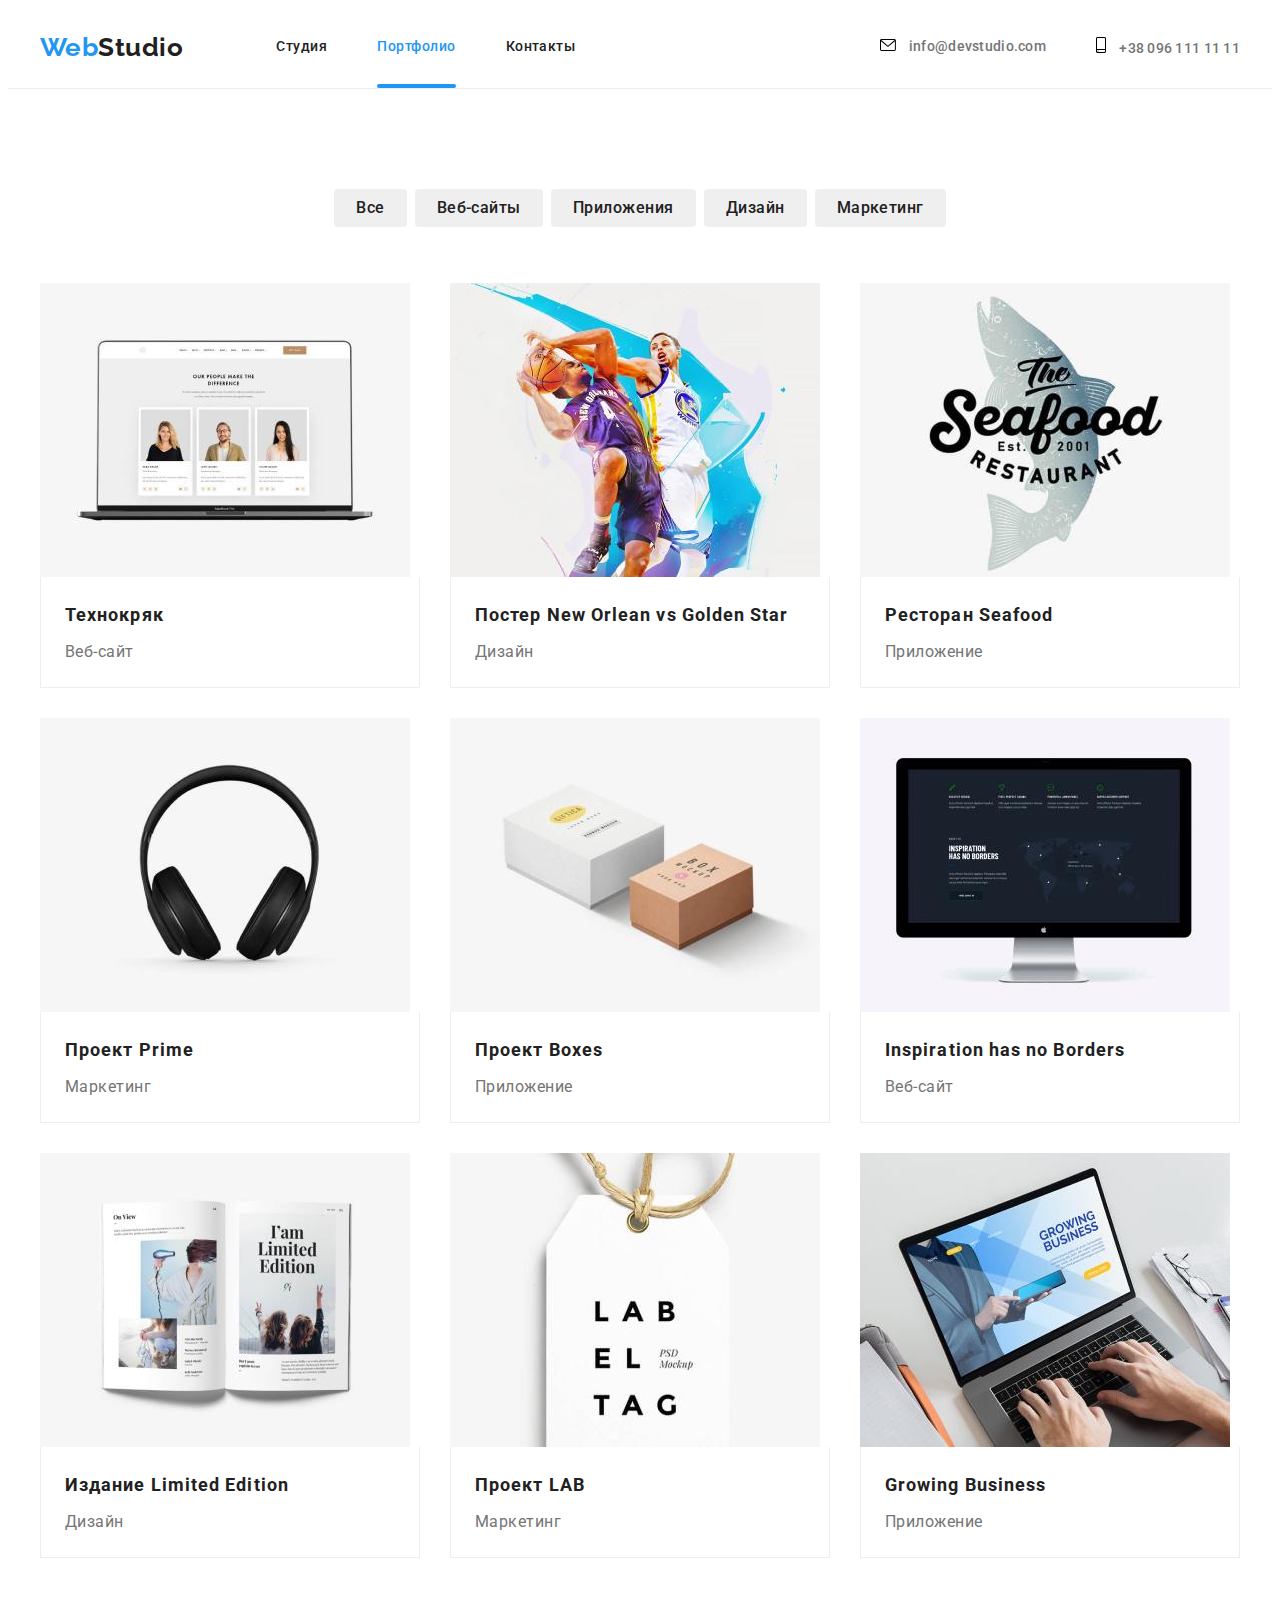
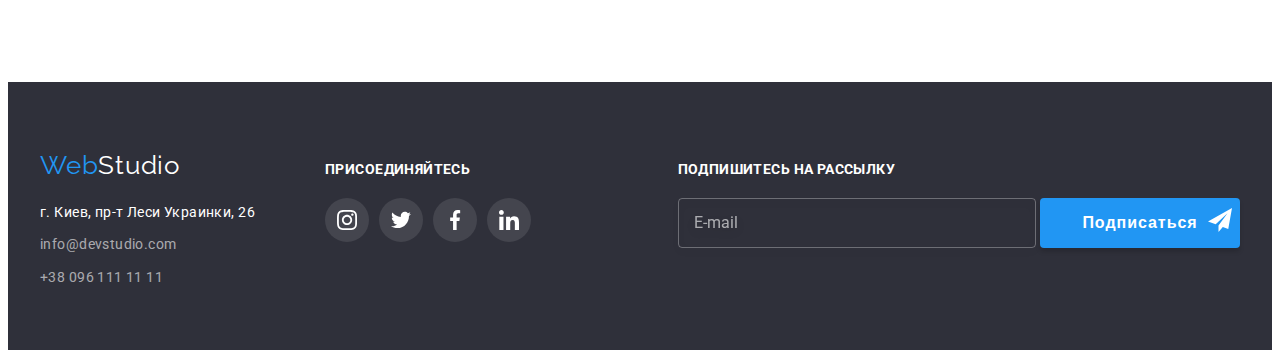
==== portfolio.html @ c161380d "скопированна предыдущая работа" ====
<!DOCTYPE html>
<html lang="ru">
<head>
    <meta charset="UTF-8">
    <meta http-equiv="X-UA-Compatible" content="IE=edge">
    <meta name="viewport" content="width=device-width, initial-scale=1.0">
    <title>WebStudio</title>
    <link 
      rel="preconnect" 
      href="https://fonts.gstatic.com">
    
    <link rel="preconnect" href="https://fonts.googleapis.com">
<link rel="preconnect" href="https://fonts.gstatic.com" crossorigin>
<link 
    href="https://fonts.googleapis.com/css2?family=Raleway:wght@700&family=Roboto:wght@400;500;700;900&display=swap"
    rel="stylesheet">
     <link
            rel="stylesheet"
            href="https://cdnjs.cloudflare.com/ajax/libs/modern-normalize/1.1.0/modern-normalize.min.css"
            integrity="sha512-wpPYUAdjBVSE4KJnH1VR1HeZfpl1ub8YT/NKx4PuQ5NmX2tKuGu6U/JRp5y+Y8XG2tV+wKQpNHVUX03MfMFn9Q=="
            crossorigin="anonymous"
            referrerpolicy="no-referrer"
        />
    
    <link rel="stylesheet" href="./css/main.min.css">
</head>
<body>
   <!--HEADER-->
   <header class="header-section portfolio-line">
    <div class="container header-container">
      <nav class="header-nav">
        <a class="logo" href=""><span class="logo-web">Web</span>Studio</a> 
        <ul class="header-list list">
            <li class="header-list__item"><a class="header-list__link" href="./index.html">Студия</a></li>
            <li class="header-list__item"><a class="header-list__link current" href="./portfolio.html">Портфолио</a></li>
            <li class="header-list__item"><a class="header-list__link" href="">Контакты</a></li>
        </ul>
      </nav>
        <ul class="contact-list list">
            <li class="contact-list__item">
                 <a href="mailto:info@devstudio.com" class="meil header-contact">
                    <svg class="meil-icon" width="16" height="12">
                                <use href="./images/sprite.svg#icon-envelope"></use>
                    </svg>
                    info@devstudio.com</a>
            </li>
            <li class="contact-list__item">
                <a href="tel:+380961111111" class="header-contact">
                    <svg class="tel-icon" width="10" height="16">
                                <use href="./images/sprite.svg#icon-smartphone"></use>
                    </svg>
                    +38 096 111 11 11</a>
            </li>
        </ul>
     
    </div>  
</header>    
<!--HEADER END-->
    <!---->
    <main>
        
        <!--PROJECT-->
        <section class="project section">
            <div class="container">
            <h1 class="project-title" hidden>Наши проекты</h1>
            <ul class="project-btn__list list">
                <li class="project-btn__item"> <button type="button" class="project-btn">Все</button>  </li>
                <li class="project-btn__item"> <button type="button" class="project-btn">Веб-сайты</button> </li>
                <li class="project-btn__item"> <button type="button" class="project-btn">Приложения</button> </li>
                <li class="project-btn__item"> <button type="button" class="project-btn">Дизайн</button> </li>
                <li class="project-btn__item"> <button type="button" class="project-btn">Маркетинг</button> </li>
            </ul>
            <ul class="project-img__list list">
                <li class="project-img__item">
                    <div class="project-top-wrapper"> 
                    <img src="./images/portfolio 1.jpg" alt="Веб-сайт Технокряк" width="370">
                    <p class="project-top-text">Технокряк это современная площадка распространения коронавируса. Компании используют эту платформу для цифрового шпионажа и атак на защищённые сервера конкурентов.</p>
                    </div>
                    <div class="subtitle">
                    <h2 class="project-img__title">Технокряк</h2>
                    <p class="project-img__text">Веб-сайт</p>
                </div>
                </li>
                <li class="project-img__item">
                    <div class="project-top-wrapper"> 
                    <img src="./images/portfolio 2.jpg" alt="Постер New Orlean vs Golden Star" width="370">
                    <p class="project-top-text">Lorem ipsum, dolor sit amet consectetur adipisicing elit. Aperiam deserunt mollitia ipsam natus necessitatibus
                                        veritatis eaque culpa, omnis delectus accusantium?</p>
                    </div>
                    <div class="subtitle">
                    <h2 class="project-img__title">Постер New Orlean vs Golden Star</h2>
                    <p class="project-img__text">Дизайн</p>
                </div>
                </li>
                <li class="project-img__item">
                    <div class="project-top-wrapper"> 
                    <img src="./images/portfolio 3.jpg" alt="Приложение для Ресторан Seafood" width="370">
                    <p class="project-top-text">Lorem ipsum, dolor sit amet consectetur adipisicing elit. Aperiam deserunt mollitia ipsam natus necessitatibus
                                        veritatis eaque culpa, omnis delectus accusantium?</p>
                    </div>
                    <div class="subtitle">
                    <h2 class="project-img__title">Ресторан Seafood</h2>
                    <p class="project-img__text">Приложение</p>
                </div>
                </li>
                <li class="project-img__item">
                    <div class="project-top-wrapper"> 
                    <img src="./images/portfolio 4.jpg" alt="Проект Prime" width="370">
                    <p class="project-top-text">Lorem ipsum, dolor sit amet consectetur adipisicing elit. Aperiam deserunt mollitia ipsam natus necessitatibus
                                        veritatis eaque culpa, omnis delectus accusantium?</p>
                    </div>
                    <div class="subtitle">
                    <h2 class="project-img__title">Проект Prime</h2>
                    <p class="project-img__text">Маркетинг</p>
                </div>
                </li>
                <li class="project-img__item">
                    <div class="project-top-wrapper"> 
                    <img src="./images/portfolio 5.jpg" alt="Проект Boxes" width="370">
                    <p class="project-top-text">Lorem ipsum, dolor sit amet consectetur adipisicing elit. Aperiam deserunt mollitia ipsam natus necessitatibus
                                        veritatis eaque culpa, omnis delectus accusantium?</p>
                    </div>
                    <div class="subtitle">
                    <h2 class="project-img__title">Проект Boxes</h2>
                    <p class="project-img__text">Приложение</p>
                </div>
                </li>
                <li class="project-img__item">
                    <div class="project-top-wrapper"> 
                    <img src="./images/portfolio 6.jpg" alt="Веб-сайт Inspiration has no Borders" width="370">
                    <p class="project-top-text">Lorem ipsum, dolor sit amet consectetur adipisicing elit. Aperiam deserunt mollitia ipsam natus necessitatibus
                                        veritatis eaque culpa, omnis delectus accusantium?</p>
                    </div>
                    <div class="subtitle">
                    <h2 class="project-img__title" lang="en">Inspiration has no Borders</h2>
                    <p class="project-img__text">Веб-сайт</p>
                </div>
                </li>
                <li class="project-img__item">
                    <div class="project-top-wrapper"> 
                    <img src="./images/portfolio 7.jpg" alt="Издание Limited Edition" width="370">
                    <p class="project-top-text">Lorem ipsum, dolor sit amet consectetur adipisicing elit. Aperiam deserunt mollitia ipsam natus necessitatibus
                                        veritatis eaque culpa, omnis delectus accusantium?</p>
                    </div>
                    <div class="subtitle">
                    <h2 class="project-img__title">Издание Limited Edition</h2>
                    <p class="project-img__text">Дизайн</p>
                </div>
                </li>
                <li class="project-img__item">
                    <div class="project-top-wrapper"> 
                    <img src="./images/portfolio 8.jpg" alt="Проект LAB" width="370">
                    <p class="project-top-text">Lorem ipsum, dolor sit amet consectetur adipisicing elit. Aperiam deserunt mollitia ipsam natus necessitatibus
                                        veritatis eaque culpa, omnis delectus accusantium?</p>
                    </div>
                    <div class="subtitle">
                    <h2 class="project-img__title">Проект LAB</h2>
                    <p class="project-img__text">Маркетинг</p>
               
                </li>
                <li class="project-img__item">
                    <div class="project-top-wrapper"> 
                    <img src="./images/portfolio 9.jpg" alt="Приложение Growing Business" width="370">
                    <p class="project-top-text">Lorem ipsum, dolor sit amet consectetur adipisicing elit. Aperiam deserunt mollitia ipsam natus necessitatibus
                                        veritatis eaque culpa, omnis delectus accusantium?</p>
                    </div>
                    <div class="subtitle">
                    <h2 class="project-img__title" lang="en">Growing Business</h2>
                    <p class="project-img__text">Приложение</p>
                </div>
                </li>
            </ul>
            </div>
        </section>
        <!--PROJECT-->
        
    </main> 
    <!--footer-->
    <footer class="footer">
        <div class="container footer-conteiner">
         <div class="part-adress">
         <a class="footer-logo" href=""><span class="footer-logo-web">Web</span>Studio</a>
         <address class="adres">
             <p class="adres-adres">г. Киев, пр-т Леси Украинки, 26</p>
             <ul class="adres-list list">
                 <li class="adres-list__item">
                     <a class="adres-list__contact" href="mailto:info@devstudio.com">info@devstudio.com</a>
                 </li>
                 <li class="adres-list__item">
                     <a class="adres-list__contact" href="tel:+380961111111">+38 096 111 11 11</a>
                 </li>
             </ul>
         </address>
         </div>
         <div class="part-social">
             <p class="footer-text">присоединяйтесь</p>
             <ul class="footer-social__list list">
                         <li class="footer-social__item">
                             <a href="" class="footer-social__link link">
                                 <svg class="footer-social__icon" width="20" height="20">
                                     <use href="./images/sprite.svg#icon-instagram"
                                 </svg>
                             </a>
                         </li>
                         <li class="footer-social__item">
                             <a href="" class="footer-social__link link">
                                  <svg class="footer-social__icon" width="20" height="20">
                                     <use href="./images/sprite.svg#icon-twitter"
                                 </svg>
                             </a>
                         </li>
                         <li class="footer-social__item">
                             <a href="" class="footer-social__link link">
                                 <svg class="footer-social__icon" width="20" height="20">
                                     <use href="./images/sprite.svg#icon-facebook"
                                 </svg>
                             </a>
                         </li>
                         <li class="footer-social__item">
                             <a href="" class="footer-social__link link">
                                 <svg class="footer-social__icon" width="20" height="20">
                                     <use href="./images/sprite.svg#icon-linkedin"
                                 </svg>
                             </a>
                         </li>  
             </ul>
         </div>
         <div class="footer-email">
             <p class="footer-text">Подпишитесь на рассылку</p>
             <form action="#" class="email-form">
                 <input type="email" name="email" placeholder="E-mail" class="email-input"/>
                 <button type="submit" class="btn-email">Подписаться
                     <svg class="email-icon" width="24" height="24">
                         <use href="./images/sprite.svg#icon-send">
                         </use>
                     </svg>
                 </button>
             </form>
         </div>
     </div>
     </footer>
</body>
</html>
---- css/main.min.css ----
:root{--primary-text-color: #212121;--secondary-text-color: #757575;--accent-color: #2196f3;--primary-bg-color: #e5e5e5;--secondary-bg-color: #2f303a;--grey-bg-color: #f5f4fa;--color-title: #ffffff;--color-btn: #2196f3}p,h1,h2,h3,h4,h5,h6{margin:0;padding:0}ul{margin:0;padding-left:0}img{display:block}body{color:var(--secondary-text-color);font-family:Roboto, sans-serif;font-size:16px;line-height:1.19;letter-spacing:0.03em;font-family:'Roboto', sans-serif}.list{list-style:none;margin:0;padding:0}.link{text-decoration:none}.container{width:1200px;margin:0 auto;padding-left:15px;padding-right:15px}.section{padding-top:94px;padding-bottom:94px}.visually-hidden{position:absolute;width:1px;height:1px;margin:-1px;border:0;padding:0;white-space:nowrap;clip-path:inset(100%);clip:rect(0 0 0 0);overflow:hidden}.header{padding-top:32px;padding-bottom:32px}.header-container{display:flex;align-items:center;padding-top:24px;padding-bottom:25px}.header-nav{display:flex;align-items:center}.header-list{display:flex;align-items:center;margin-left:93px}.header-list .header-list__item:not(:last-child){margin-right:50px}.contact-list{display:flex;margin-left:auto;align-items:center}.logo{font-weight:700;font-size:26px;line-height:1.19;color:var(--primary-text-color);text-decoration:none;font-family:'Raleway', sans-serif}.logo-web{color:var(--accent-color)}.header-list,.header-list__link{font-weight:500;font-size:14px;line-height:1.14;text-decoration:none;color:var(--primary-text-color);font-family:'Roboto', sans-serif;position:relative;transition:color 250ms cubic-bezier(0.4, 0, 0.2, 1)}.header-list__link:hover,.header-list__link:focus{color:var(--accent-color)}.header-list__link.current{color:var(--accent-color)}.header-contact{font-weight:500;font-size:14px;line-height:1.14;letter-spacing:0.02em;text-decoration:none;color:var(--secondary-text-color);font-family:'Roboto', sans-serif;transition:color 250ms cubic-bezier(0.4, 0, 0.2, 1)}.header-contact:hover,.header-contact:focus{color:var(--accent-color)}.contact-list__item{display:flex;align-items:center}.contact-list__item:not(:last-child){margin-right:50px}.meil-icon{width:16px;height:12px;margin-right:10px;fill:#000;transition:fill 250ms cubic-bezier(0.4, 0, 0.2, 1)}.header-contact:hover .meil-icon,.header-contact:focus .meil-icon{fill:var(--accent-color)}.tel-icon{width:10px;height:16px;margin-right:10px;fill:#000;transition:fill 250ms cubic-bezier(0.4, 0, 0.2, 1)}.header-contact:hover .tel-icon,.header-contact:focus .tel-icon{fill:var(--accent-color)}.current::after{content:'';position:absolute;width:100%;height:4px;border-radius:2px;background-color:var(--accent-color);display:block;bottom:-34px}.hero{display:block;background-image:linear-gradient(to right, rgba(47,48,58,0.4), rgba(47,48,58,0.4)),url("../images/bg-img.jpg");background-repeat:no-repeat;background-position:center;background-size:cover;padding-top:200px;padding-bottom:200px;text-align:center}.hero-title{display:block;width:696px;font-weight:900;font-size:44px;line-height:1.36;letter-spacing:0.06em;text-transform:uppercase;color:var(--color-title);margin:0 auto;margin-bottom:30px}.hero-btn{background-color:var(--color-btn);color:var(--color-title);font-weight:700;font-size:16px;line-height:1.87;width:200px;height:50px;letter-spacing:0.06em;text-align:center;display:flex;align-items:center;box-shadow:0px 4px 4px rgba(0,0,0,0.15);border-radius:4px;justify-content:center;margin:0 auto}.features{width:1170;padding-bottom:47px}.feature__title{font-weight:700;font-size:14px;line-height:1.14;letter-spacing:0.03em;text-transform:uppercase;color:var(--primary-text-color);margin-bottom:10px}.feature__text{font-size:14px;line-height:1.71;letter-spacing:0.03em;color:var(--secondary-text-color)}.feature__list{display:flex;margin-left:-30px}.feature__item{flex-basis:calc(100% / 4 - 30px);margin-left:30px;display:block}.feature__iconbg{width:270px;height:120px;background-color:var(--grey-bg-color);margin-bottom:30px;border-radius:4px;display:flex;align-items:center;justify-content:center}.work{padding-top:47px}.work__title{color:var(--primary-text-color);font-weight:700;font-size:36px;line-height:1.16;text-align:center;letter-spacing:0.03em;margin:0 auto;margin-bottom:50px}.work__list{display:flex;margin-left:-30px}.work__item{flex-basis:calc(100% / 3 - 30px);margin-left:30px;position:relative}.work__subtitle{position:absolute;left:0;bottom:0;text-transform:uppercase;font-weight:700;font-size:14px;line-height:1.14;text-align:center;letter-spacing:0.03em;color:#ffffff;display:flex;width:370px;height:70px;background-color:rgba(47,48,58,0.8);align-items:center;justify-content:center}.team{background-color:var(--grey-bg-color)}.team__title{font-weight:700;font-size:36px;line-height:1.16;letter-spacing:0.03em;color:var(--primary-text-color);text-align:center;margin:0 auto;margin-bottom:50px}.team-list__title{display:flex;font-weight:500;font-size:16px;line-height:1.19;letter-spacing:0.03em;text-align:center;justify-content:center;color:var(--primary-text-color);margin-top:30px;margin-bottom:10px}.team-list__pro{display:flex;font-size:16px;line-height:1.19;letter-spacing:0.03em;text-align:center;color:var(--secondary-text-color);justify-content:center;padding-bottom:16px}.team-list{display:flex;margin-left:-30px}.team-list__item{flex-basis:calc(100% / 4 - 30px);margin-left:30px;box-shadow:0px 1px 3px rgba(0,0,0,0.12),0px 1px 1px rgba(0,0,0,0.14),0px 2px 1px rgba(0,0,0,0.2);border-radius:0px 0px 4px 4px;border-bottom:var(--grey-bg-color);background-color:#ffffff}.social-list__item{width:44px;height:44px;margin-bottom:30px}.social-list__item+.social-list__item{margin-left:10px}.social-list__link{width:100%;height:100%;display:block;border-radius:50%;display:flex;align-items:center;justify-content:center;transition:background-color 250ms cubic-bezier(0.4, 0, 0.2, 1)}.social-list__link:hover,.social-list__link:focus{background-color:var(--color-btn)}.social-list{display:flex;justify-content:center}.social-list__icon{width:20px;height:20px;fill:#afb1b8;transition:fill 250ms cubic-bezier(0.4, 0, 0.2, 1)}.social-list__link:hover .social-list__icon,.social-list__link:focus .social-list__icon{fill:#ffffff}.client__title{font-weight:700;font-size:36px;line-height:1.16;letter-spacing:0.03em;color:var(--primary-text-color);text-align:center;margin:0 auto;margin-bottom:50px}.client__list{display:flex;justify-content:center}.client__link{display:flex;width:170px;height:92px;border:1px solid #afb1b8;box-sizing:border-box;border-radius:4px;align-items:center;justify-content:center;transition:border 250ms cubic-bezier(0.4, 0, 0.2, 1)}.client__link:hover,.client__link:focus{border:1px solid var(--accent-color)}.client__item+.client__item{margin-left:30px}.client__icon{width:106px;height:60px;fill:#afb1b8;transition:fill 250ms cubic-bezier(0.4, 0, 0.2, 1)}.client__link:hover .client__icon,.client__link:focus .client__icon{fill:var(--color-btn)}.footer{background-color:var(--secondary-bg-color);padding-top:60px;padding-bottom:60px;display:block}.footer-conteiner{display:flex;align-items:baseline}.footer-logo{display:flex;font-weight:400;font-size:26px;line-height:1.19;letter-spacing:0.03em;color:var(--color-title);text-decoration:none;font-family:'Raleway', sans-serif;margin-bottom:20px}.part-adress{display:block;margin-right:70px;margin-left:0}.part-social{display:block}.footer-logo-web{color:var(--accent-color)}.adres{font-style:normal}.adres-list__item,.adres-list__contact{font-size:14px;line-height:1.71;letter-spacing:0.03em;color:rgba(255,255,255,0.6);text-decoration:none;font-family:'Roboto', sans-serif}.adres-adres{font-size:14px;line-height:1.71;letter-spacing:0.03em;color:var(--color-title);font-family:'Roboto', sans-serif}.adres-list__item{margin-top:9px}.footer-text{text-transform:uppercase;font-style:normal;font-weight:700;font-size:14px;line-height:1.14;letter-spacing:0.03em;margin-bottom:20px;color:var(--color-title);margin-top:20px}.footer-social__item{width:44px;height:44px;margin-bottom:30px}.footer-social__item+.footer-social__item{margin-left:10px}.footer-social__link{width:100%;height:100%;display:block;border-radius:50%;display:flex;align-items:center;justify-content:center;background:rgba(255,255,255,0.1);transition:background-color 250ms cubic-bezier(0.4, 0, 0.2, 1)}.footer-social__link:hover,.footer-social__link:focus{background-color:var(--color-btn)}.footer-social__list{display:flex;justify-content:center}.footer-social__icon{width:20px;height:20px;fill:#ffffff}.footer-email{margin-left:auto}.btn-email{background-color:var(--color-btn);color:var(--color-title);cursor:pointer;font-weight:700;font-size:16px;line-height:1.87;min-width:200px;height:50px;display:inline-block;letter-spacing:0.06em;text-align:center;box-shadow:0px 4px 4px rgba(0,0,0,0.15);border-radius:4px;border:transparent;align-items:center;padding:10px 29px;position:relative}.email-input{width:358px;height:50px;background-color:transparent;border:1px solid rgba(255,255,255,0.3);box-sizing:border-box;filter:drop-shadow(0px 4px 4px rgba(0,0,0,0.15));border-radius:4px;padding:15px;color:var(--color-title)}.email-input::placeholder{font-family:Roboto;font-style:normal;font-weight:normal;font-size:16px;line-height:1,25;color:rgba(255,255,255,0.6)}.email-icon{fill:#ffffff;width:24px;height:24px;position:absolute;margin-left:10px}.portfolio-line{border-bottom:1px solid #ececec}.project-btn__list{display:flex;justify-content:center;margin-bottom:50px}.project-btn__item{padding-top:6px;padding-bottom:6px}.project-btn__item:not(:last-child){margin-right:8px}.project-btn{font-weight:500;font-size:16px;line-height:1.62;letter-spacing:0.03em;color:var(--primary-text-color);cursor:pointer;border:none;font-family:inherit;border-radius:4px;padding-top:6px;padding-bottom:6px;padding-left:22px;padding-right:22px;transition:background-color 250ms cubic-bezier(0.4, 0, 0.2, 1),box-shadow 250ms cubic-bezier(0.4, 0, 0.2, 1)}.project-btn:hover,.project-btn:focus{color:var(--color-title);background-color:var(--accent-color);box-shadow:0px 3px 1px rgba(0,0,0,0.1),0px 1px 2px rgba(0,0,0,0.08),0px 2px 2px rgba(0,0,0,0.12)}.project-img__list{display:flex;flex-wrap:wrap;margin-left:-30px}.project-top-wrapper{position:relative;overflow:hidden;display:block}.project-top-text{font-size:18px;line-height:1.56;color:var(--color-title);background-color:var(--accent-color);position:absolute;top:0;left:0;height:100%;display:flex;align-items:center;justify-content:center;padding-left:24px;padding-right:24px;transform:translateY(100%);transition:transform 250ms cubic-bezier(0.4, 0, 0.2, 1)}.project-img__item:hover .project-top-text{transform:translateY(0)}.project-img__title{font-weight:700;font-size:18px;line-height:2;letter-spacing:0.06em;color:var(--primary-text-color);font-family:'Roboto', sans-serif;margin-bottom:4px}.project-img__text{font-size:16px;line-height:1.87;letter-spacing:0.03em;color:var(--secondary-text-color);font-family:'Roboto', sans-serif}.project-img__item{display:block;flex-basis:calc((100% - 90px) / 3);margin-left:30px;margin-bottom:30px}.project-img__item:hover,.project-img__item:focus{cursor:pointer;box-shadow:0px 1px 1px rgba(0,0,0,0.12),0px 4px 4px rgba(0,0,0,0.06),1px 4px 6px rgba(0,0,0,0.16)}.subtitle{padding-top:20px;padding-bottom:20px;padding-left:24px;padding-right:24px;background:#ffffff;border-bottom:1px solid #eeeeee;border-left:1px solid #eeeeee;border-right:1px solid #eeeeee}.backdrop{position:fixed;width:100vw;height:100vh;top:0;background-color:rgba(0,0,0,0.2);display:flex;align-items:center;justify-content:center;transition:opacity 250ms cubic-bezier(0.4, 0, 0.2, 1),visibility 250ms cubic-bezier(0.4, 0, 0.2, 1)}.backdrop.is-hidden{opacity:0;visibility:hidden;pointer-events:0}.backdrop.is-hidden .modal{transform:scale(1.5) rotate(360deg)}.modal{width:528px;min-height:581px;background-color:#ffffff;box-shadow:0px 1px 3px rgba(0,0,0,0.12),0px 1px 1px rgba(0,0,0,0.14),0px 2px 1px rgba(0,0,0,0.2);border-radius:4px;position:relative;transform:scale(1) rotate(0);transition:transform 250ms cubic-bezier(0.4, 0, 0.2, 1);padding:40px}.modal-title{font-family:Roboto;font-style:normal;font-weight:bold;font-size:20px;line-height:1.15;text-align:center;letter-spacing:0.03em;color:#212121;margin-bottom:12px}.modal-input{width:100%;height:40px;border:1px solid rgba(33,33,33,0.2);border-radius:4px;padding-left:40px;padding-right:20px;outline:none}.modal-input:focus{border-color:var(--accent-color);cursor:pointer}.modal-input:focus+.modal-icon{fill:var(--accent-color)}.input-label{font-family:Roboto;font-style:normal;font-weight:normal;font-size:12px;line-height:1.16;letter-spacing:0.01em;color:#757575;display:block}.modal-field{margin-bottom:15px}.input-wrapper{display:block;position:relative}.modal-icon{position:absolute;left:10px;top:50%;transform:translateY(-50%);fill:#212121}.modal-text-input{width:100%;height:120px;border:1px solid rgba(33,33,33,0.2);border-radius:4px;resize:none;outline:none;padding:10px}.modal-text-input:focus{border-color:var(--accent-color);cursor:pointer}.modal-text-input::placeholder{font-size:12px;line-height:1.16;letter-spacing:0.01em;color:rgba(117,117,117,0.5)}.close-btn{position:absolute;top:10px;right:10px;background-color:transparent;border-radius:50%;width:30px;height:30px;border:1px solid rgba(0,0,0,0.1);display:flex;align-items:center;justify-content:center;cursor:pointer}.close-btn:hover .close-btn-icon,.close-btn:focus .close-btn-icon{fill:var(--accent-color)}.close-btn-icon{width:11px;height:11px}.form-btn{width:200px;height:50px;background-color:var(--color-btn);color:var(--color-title);font-weight:500;font-size:16px;line-height:1.875;display:flex;align-items:center;text-align:center;letter-spacing:0.06em;justify-content:center;box-shadow:0px 4px 4px rgba(0,0,0,0.15);border-radius:4px;margin:0 auto;margin-top:30px;border:none}.chek-text{font-size:14px;line-height:1.7;letter-spacing:0.03em;color:#757575;display:flex;margin-top:20px;text-align:center}.chek-text span{width:15px;height:15px;border:2px solid #000;display:flex;border-radius:3px;margin-right:8px;justify-content:center;align-items:center}.chek-text-a{margin-left:5px;color:var(--accent-color)}.modal-checkbox:checked+.chek-text span{background-color:var(--accent-color);border:none}
/*# sourceMappingURL=main.min.css.map */
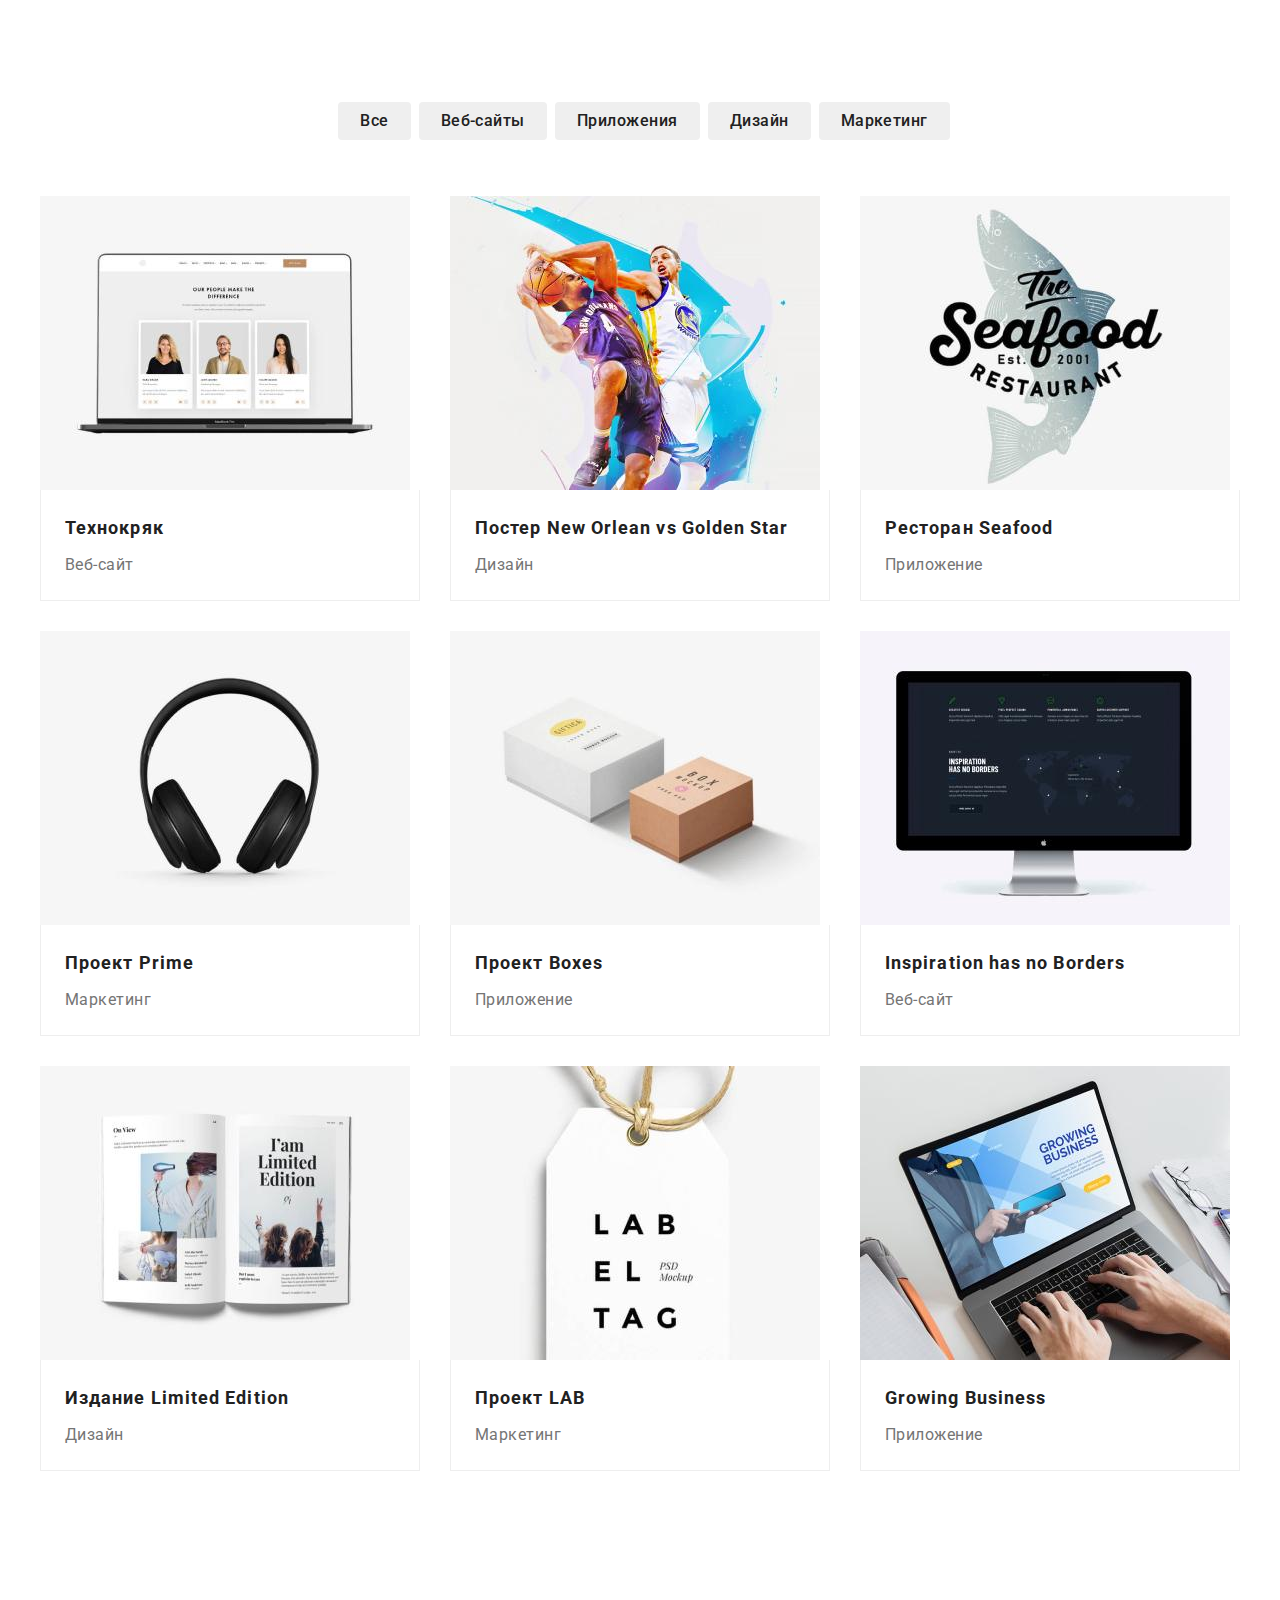
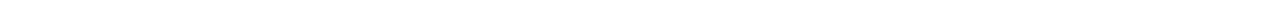
==== commit 1700b6a3: "адаптированы секции, кроме футера и хедера" ====
--- a/portfolio.html
+++ b/portfolio.html
@@ -26,7 +26,7 @@
 </head>
 <body>
    <!--HEADER-->
-   <header class="header-section portfolio-line">
+   <!--<header class="header-section portfolio-line">
     <div class="container header-container">
       <nav class="header-nav">
         <a class="logo" href=""><span class="logo-web">Web</span>Studio</a> 
@@ -54,7 +54,7 @@
         </ul>
      
     </div>  
-</header>    
+</header>-->
 <!--HEADER END-->
     <!---->
     <main>
@@ -176,7 +176,7 @@
         
     </main> 
     <!--footer-->
-    <footer class="footer">
+<!--<footer class="footer">
         <div class="container footer-conteiner">
          <div class="part-adress">
          <a class="footer-logo" href=""><span class="footer-logo-web">Web</span>Studio</a>
@@ -238,6 +238,6 @@
              </form>
          </div>
      </div>
-     </footer>
+     </footer>-->
 </body>
 </html>--- a/css/main.min.css
+++ b/css/main.min.css
@@ -1,2 +1,2 @@
-:root{--primary-text-color: #212121;--secondary-text-color: #757575;--accent-color: #2196f3;--primary-bg-color: #e5e5e5;--secondary-bg-color: #2f303a;--grey-bg-color: #f5f4fa;--color-title: #ffffff;--color-btn: #2196f3}p,h1,h2,h3,h4,h5,h6{margin:0;padding:0}ul{margin:0;padding-left:0}img{display:block}body{color:var(--secondary-text-color);font-family:Roboto, sans-serif;font-size:16px;line-height:1.19;letter-spacing:0.03em;font-family:'Roboto', sans-serif}.list{list-style:none;margin:0;padding:0}.link{text-decoration:none}.container{width:1200px;margin:0 auto;padding-left:15px;padding-right:15px}.section{padding-top:94px;padding-bottom:94px}.visually-hidden{position:absolute;width:1px;height:1px;margin:-1px;border:0;padding:0;white-space:nowrap;clip-path:inset(100%);clip:rect(0 0 0 0);overflow:hidden}.header{padding-top:32px;padding-bottom:32px}.header-container{display:flex;align-items:center;padding-top:24px;padding-bottom:25px}.header-nav{display:flex;align-items:center}.header-list{display:flex;align-items:center;margin-left:93px}.header-list .header-list__item:not(:last-child){margin-right:50px}.contact-list{display:flex;margin-left:auto;align-items:center}.logo{font-weight:700;font-size:26px;line-height:1.19;color:var(--primary-text-color);text-decoration:none;font-family:'Raleway', sans-serif}.logo-web{color:var(--accent-color)}.header-list,.header-list__link{font-weight:500;font-size:14px;line-height:1.14;text-decoration:none;color:var(--primary-text-color);font-family:'Roboto', sans-serif;position:relative;transition:color 250ms cubic-bezier(0.4, 0, 0.2, 1)}.header-list__link:hover,.header-list__link:focus{color:var(--accent-color)}.header-list__link.current{color:var(--accent-color)}.header-contact{font-weight:500;font-size:14px;line-height:1.14;letter-spacing:0.02em;text-decoration:none;color:var(--secondary-text-color);font-family:'Roboto', sans-serif;transition:color 250ms cubic-bezier(0.4, 0, 0.2, 1)}.header-contact:hover,.header-contact:focus{color:var(--accent-color)}.contact-list__item{display:flex;align-items:center}.contact-list__item:not(:last-child){margin-right:50px}.meil-icon{width:16px;height:12px;margin-right:10px;fill:#000;transition:fill 250ms cubic-bezier(0.4, 0, 0.2, 1)}.header-contact:hover .meil-icon,.header-contact:focus .meil-icon{fill:var(--accent-color)}.tel-icon{width:10px;height:16px;margin-right:10px;fill:#000;transition:fill 250ms cubic-bezier(0.4, 0, 0.2, 1)}.header-contact:hover .tel-icon,.header-contact:focus .tel-icon{fill:var(--accent-color)}.current::after{content:'';position:absolute;width:100%;height:4px;border-radius:2px;background-color:var(--accent-color);display:block;bottom:-34px}.hero{display:block;background-image:linear-gradient(to right, rgba(47,48,58,0.4), rgba(47,48,58,0.4)),url("../images/bg-img.jpg");background-repeat:no-repeat;background-position:center;background-size:cover;padding-top:200px;padding-bottom:200px;text-align:center}.hero-title{display:block;width:696px;font-weight:900;font-size:44px;line-height:1.36;letter-spacing:0.06em;text-transform:uppercase;color:var(--color-title);margin:0 auto;margin-bottom:30px}.hero-btn{background-color:var(--color-btn);color:var(--color-title);font-weight:700;font-size:16px;line-height:1.87;width:200px;height:50px;letter-spacing:0.06em;text-align:center;display:flex;align-items:center;box-shadow:0px 4px 4px rgba(0,0,0,0.15);border-radius:4px;justify-content:center;margin:0 auto}.features{width:1170;padding-bottom:47px}.feature__title{font-weight:700;font-size:14px;line-height:1.14;letter-spacing:0.03em;text-transform:uppercase;color:var(--primary-text-color);margin-bottom:10px}.feature__text{font-size:14px;line-height:1.71;letter-spacing:0.03em;color:var(--secondary-text-color)}.feature__list{display:flex;margin-left:-30px}.feature__item{flex-basis:calc(100% / 4 - 30px);margin-left:30px;display:block}.feature__iconbg{width:270px;height:120px;background-color:var(--grey-bg-color);margin-bottom:30px;border-radius:4px;display:flex;align-items:center;justify-content:center}.work{padding-top:47px}.work__title{color:var(--primary-text-color);font-weight:700;font-size:36px;line-height:1.16;text-align:center;letter-spacing:0.03em;margin:0 auto;margin-bottom:50px}.work__list{display:flex;margin-left:-30px}.work__item{flex-basis:calc(100% / 3 - 30px);margin-left:30px;position:relative}.work__subtitle{position:absolute;left:0;bottom:0;text-transform:uppercase;font-weight:700;font-size:14px;line-height:1.14;text-align:center;letter-spacing:0.03em;color:#ffffff;display:flex;width:370px;height:70px;background-color:rgba(47,48,58,0.8);align-items:center;justify-content:center}.team{background-color:var(--grey-bg-color)}.team__title{font-weight:700;font-size:36px;line-height:1.16;letter-spacing:0.03em;color:var(--primary-text-color);text-align:center;margin:0 auto;margin-bottom:50px}.team-list__title{display:flex;font-weight:500;font-size:16px;line-height:1.19;letter-spacing:0.03em;text-align:center;justify-content:center;color:var(--primary-text-color);margin-top:30px;margin-bottom:10px}.team-list__pro{display:flex;font-size:16px;line-height:1.19;letter-spacing:0.03em;text-align:center;color:var(--secondary-text-color);justify-content:center;padding-bottom:16px}.team-list{display:flex;margin-left:-30px}.team-list__item{flex-basis:calc(100% / 4 - 30px);margin-left:30px;box-shadow:0px 1px 3px rgba(0,0,0,0.12),0px 1px 1px rgba(0,0,0,0.14),0px 2px 1px rgba(0,0,0,0.2);border-radius:0px 0px 4px 4px;border-bottom:var(--grey-bg-color);background-color:#ffffff}.social-list__item{width:44px;height:44px;margin-bottom:30px}.social-list__item+.social-list__item{margin-left:10px}.social-list__link{width:100%;height:100%;display:block;border-radius:50%;display:flex;align-items:center;justify-content:center;transition:background-color 250ms cubic-bezier(0.4, 0, 0.2, 1)}.social-list__link:hover,.social-list__link:focus{background-color:var(--color-btn)}.social-list{display:flex;justify-content:center}.social-list__icon{width:20px;height:20px;fill:#afb1b8;transition:fill 250ms cubic-bezier(0.4, 0, 0.2, 1)}.social-list__link:hover .social-list__icon,.social-list__link:focus .social-list__icon{fill:#ffffff}.client__title{font-weight:700;font-size:36px;line-height:1.16;letter-spacing:0.03em;color:var(--primary-text-color);text-align:center;margin:0 auto;margin-bottom:50px}.client__list{display:flex;justify-content:center}.client__link{display:flex;width:170px;height:92px;border:1px solid #afb1b8;box-sizing:border-box;border-radius:4px;align-items:center;justify-content:center;transition:border 250ms cubic-bezier(0.4, 0, 0.2, 1)}.client__link:hover,.client__link:focus{border:1px solid var(--accent-color)}.client__item+.client__item{margin-left:30px}.client__icon{width:106px;height:60px;fill:#afb1b8;transition:fill 250ms cubic-bezier(0.4, 0, 0.2, 1)}.client__link:hover .client__icon,.client__link:focus .client__icon{fill:var(--color-btn)}.footer{background-color:var(--secondary-bg-color);padding-top:60px;padding-bottom:60px;display:block}.footer-conteiner{display:flex;align-items:baseline}.footer-logo{display:flex;font-weight:400;font-size:26px;line-height:1.19;letter-spacing:0.03em;color:var(--color-title);text-decoration:none;font-family:'Raleway', sans-serif;margin-bottom:20px}.part-adress{display:block;margin-right:70px;margin-left:0}.part-social{display:block}.footer-logo-web{color:var(--accent-color)}.adres{font-style:normal}.adres-list__item,.adres-list__contact{font-size:14px;line-height:1.71;letter-spacing:0.03em;color:rgba(255,255,255,0.6);text-decoration:none;font-family:'Roboto', sans-serif}.adres-adres{font-size:14px;line-height:1.71;letter-spacing:0.03em;color:var(--color-title);font-family:'Roboto', sans-serif}.adres-list__item{margin-top:9px}.footer-text{text-transform:uppercase;font-style:normal;font-weight:700;font-size:14px;line-height:1.14;letter-spacing:0.03em;margin-bottom:20px;color:var(--color-title);margin-top:20px}.footer-social__item{width:44px;height:44px;margin-bottom:30px}.footer-social__item+.footer-social__item{margin-left:10px}.footer-social__link{width:100%;height:100%;display:block;border-radius:50%;display:flex;align-items:center;justify-content:center;background:rgba(255,255,255,0.1);transition:background-color 250ms cubic-bezier(0.4, 0, 0.2, 1)}.footer-social__link:hover,.footer-social__link:focus{background-color:var(--color-btn)}.footer-social__list{display:flex;justify-content:center}.footer-social__icon{width:20px;height:20px;fill:#ffffff}.footer-email{margin-left:auto}.btn-email{background-color:var(--color-btn);color:var(--color-title);cursor:pointer;font-weight:700;font-size:16px;line-height:1.87;min-width:200px;height:50px;display:inline-block;letter-spacing:0.06em;text-align:center;box-shadow:0px 4px 4px rgba(0,0,0,0.15);border-radius:4px;border:transparent;align-items:center;padding:10px 29px;position:relative}.email-input{width:358px;height:50px;background-color:transparent;border:1px solid rgba(255,255,255,0.3);box-sizing:border-box;filter:drop-shadow(0px 4px 4px rgba(0,0,0,0.15));border-radius:4px;padding:15px;color:var(--color-title)}.email-input::placeholder{font-family:Roboto;font-style:normal;font-weight:normal;font-size:16px;line-height:1,25;color:rgba(255,255,255,0.6)}.email-icon{fill:#ffffff;width:24px;height:24px;position:absolute;margin-left:10px}.portfolio-line{border-bottom:1px solid #ececec}.project-btn__list{display:flex;justify-content:center;margin-bottom:50px}.project-btn__item{padding-top:6px;padding-bottom:6px}.project-btn__item:not(:last-child){margin-right:8px}.project-btn{font-weight:500;font-size:16px;line-height:1.62;letter-spacing:0.03em;color:var(--primary-text-color);cursor:pointer;border:none;font-family:inherit;border-radius:4px;padding-top:6px;padding-bottom:6px;padding-left:22px;padding-right:22px;transition:background-color 250ms cubic-bezier(0.4, 0, 0.2, 1),box-shadow 250ms cubic-bezier(0.4, 0, 0.2, 1)}.project-btn:hover,.project-btn:focus{color:var(--color-title);background-color:var(--accent-color);box-shadow:0px 3px 1px rgba(0,0,0,0.1),0px 1px 2px rgba(0,0,0,0.08),0px 2px 2px rgba(0,0,0,0.12)}.project-img__list{display:flex;flex-wrap:wrap;margin-left:-30px}.project-top-wrapper{position:relative;overflow:hidden;display:block}.project-top-text{font-size:18px;line-height:1.56;color:var(--color-title);background-color:var(--accent-color);position:absolute;top:0;left:0;height:100%;display:flex;align-items:center;justify-content:center;padding-left:24px;padding-right:24px;transform:translateY(100%);transition:transform 250ms cubic-bezier(0.4, 0, 0.2, 1)}.project-img__item:hover .project-top-text{transform:translateY(0)}.project-img__title{font-weight:700;font-size:18px;line-height:2;letter-spacing:0.06em;color:var(--primary-text-color);font-family:'Roboto', sans-serif;margin-bottom:4px}.project-img__text{font-size:16px;line-height:1.87;letter-spacing:0.03em;color:var(--secondary-text-color);font-family:'Roboto', sans-serif}.project-img__item{display:block;flex-basis:calc((100% - 90px) / 3);margin-left:30px;margin-bottom:30px}.project-img__item:hover,.project-img__item:focus{cursor:pointer;box-shadow:0px 1px 1px rgba(0,0,0,0.12),0px 4px 4px rgba(0,0,0,0.06),1px 4px 6px rgba(0,0,0,0.16)}.subtitle{padding-top:20px;padding-bottom:20px;padding-left:24px;padding-right:24px;background:#ffffff;border-bottom:1px solid #eeeeee;border-left:1px solid #eeeeee;border-right:1px solid #eeeeee}.backdrop{position:fixed;width:100vw;height:100vh;top:0;background-color:rgba(0,0,0,0.2);display:flex;align-items:center;justify-content:center;transition:opacity 250ms cubic-bezier(0.4, 0, 0.2, 1),visibility 250ms cubic-bezier(0.4, 0, 0.2, 1)}.backdrop.is-hidden{opacity:0;visibility:hidden;pointer-events:0}.backdrop.is-hidden .modal{transform:scale(1.5) rotate(360deg)}.modal{width:528px;min-height:581px;background-color:#ffffff;box-shadow:0px 1px 3px rgba(0,0,0,0.12),0px 1px 1px rgba(0,0,0,0.14),0px 2px 1px rgba(0,0,0,0.2);border-radius:4px;position:relative;transform:scale(1) rotate(0);transition:transform 250ms cubic-bezier(0.4, 0, 0.2, 1);padding:40px}.modal-title{font-family:Roboto;font-style:normal;font-weight:bold;font-size:20px;line-height:1.15;text-align:center;letter-spacing:0.03em;color:#212121;margin-bottom:12px}.modal-input{width:100%;height:40px;border:1px solid rgba(33,33,33,0.2);border-radius:4px;padding-left:40px;padding-right:20px;outline:none}.modal-input:focus{border-color:var(--accent-color);cursor:pointer}.modal-input:focus+.modal-icon{fill:var(--accent-color)}.input-label{font-family:Roboto;font-style:normal;font-weight:normal;font-size:12px;line-height:1.16;letter-spacing:0.01em;color:#757575;display:block}.modal-field{margin-bottom:15px}.input-wrapper{display:block;position:relative}.modal-icon{position:absolute;left:10px;top:50%;transform:translateY(-50%);fill:#212121}.modal-text-input{width:100%;height:120px;border:1px solid rgba(33,33,33,0.2);border-radius:4px;resize:none;outline:none;padding:10px}.modal-text-input:focus{border-color:var(--accent-color);cursor:pointer}.modal-text-input::placeholder{font-size:12px;line-height:1.16;letter-spacing:0.01em;color:rgba(117,117,117,0.5)}.close-btn{position:absolute;top:10px;right:10px;background-color:transparent;border-radius:50%;width:30px;height:30px;border:1px solid rgba(0,0,0,0.1);display:flex;align-items:center;justify-content:center;cursor:pointer}.close-btn:hover .close-btn-icon,.close-btn:focus .close-btn-icon{fill:var(--accent-color)}.close-btn-icon{width:11px;height:11px}.form-btn{width:200px;height:50px;background-color:var(--color-btn);color:var(--color-title);font-weight:500;font-size:16px;line-height:1.875;display:flex;align-items:center;text-align:center;letter-spacing:0.06em;justify-content:center;box-shadow:0px 4px 4px rgba(0,0,0,0.15);border-radius:4px;margin:0 auto;margin-top:30px;border:none}.chek-text{font-size:14px;line-height:1.7;letter-spacing:0.03em;color:#757575;display:flex;margin-top:20px;text-align:center}.chek-text span{width:15px;height:15px;border:2px solid #000;display:flex;border-radius:3px;margin-right:8px;justify-content:center;align-items:center}.chek-text-a{margin-left:5px;color:var(--accent-color)}.modal-checkbox:checked+.chek-text span{background-color:var(--accent-color);border:none}
+:root{--primary-text-color: #212121;--secondary-text-color: #757575;--accent-color: #2196f3;--primary-bg-color: #e5e5e5;--secondary-bg-color: #2f303a;--grey-bg-color: #f5f4fa;--color-title: #ffffff;--color-btn: #2196f3}p,h1,h2,h3,h4,h5,h6{margin:0;padding:0}ul{margin:0;padding-left:0}img{display:block}body{color:var(--secondary-text-color);font-family:Roboto, sans-serif;font-size:16px;line-height:1.19;letter-spacing:0.03em;font-family:'Roboto', sans-serif}.list{list-style:none;margin:0;padding:0}.link{text-decoration:none}.container{width:100%;margin:0 auto;padding-left:15px;padding-right:15px}@media screen and (min-width: 480px){.container{max-width:480px}}@media screen and (min-width: 768px){.container{max-width:768px}}@media screen and (min-width: 1200px){.container{max-width:1200px}}.section{padding-top:60px;padding-bottom:60px}@media screen and (min-width: 1200px){.section{padding-top:94px;padding-bottom:94px}}.visually-hidden{position:absolute;width:1px;height:1px;margin:-1px;border:0;padding:0;white-space:nowrap;clip-path:inset(100%);clip:rect(0 0 0 0);overflow:hidden}.header{padding-top:32px;padding-bottom:32px}.header-container{display:flex;align-items:center;padding-top:24px;padding-bottom:25px}.header-nav{display:flex;align-items:center}.header-list{display:flex;align-items:center;margin-left:93px}.header-list .header-list__item:not(:last-child){margin-right:50px}.contact-list{display:flex;margin-left:auto;align-items:center}.logo{font-weight:700;font-size:26px;line-height:1.19;color:var(--primary-text-color);text-decoration:none;font-family:'Raleway', sans-serif}.logo-web{color:var(--accent-color)}.header-list,.header-list__link{font-weight:500;font-size:14px;line-height:1.14;text-decoration:none;color:var(--primary-text-color);font-family:'Roboto', sans-serif;position:relative;transition:color 250ms cubic-bezier(0.4, 0, 0.2, 1)}.header-list__link:hover,.header-list__link:focus{color:var(--accent-color)}.header-list__link.current{color:var(--accent-color)}.header-contact{font-weight:500;font-size:14px;line-height:1.14;letter-spacing:0.02em;text-decoration:none;color:var(--secondary-text-color);font-family:'Roboto', sans-serif;transition:color 250ms cubic-bezier(0.4, 0, 0.2, 1)}.header-contact:hover,.header-contact:focus{color:var(--accent-color)}.contact-list__item{display:flex;align-items:center}.contact-list__item:not(:last-child){margin-right:50px}.meil-icon{width:16px;height:12px;margin-right:10px;fill:#000;transition:fill 250ms cubic-bezier(0.4, 0, 0.2, 1)}.header-contact:hover .meil-icon,.header-contact:focus .meil-icon{fill:var(--accent-color)}.tel-icon{width:10px;height:16px;margin-right:10px;fill:#000;transition:fill 250ms cubic-bezier(0.4, 0, 0.2, 1)}.header-contact:hover .tel-icon,.header-contact:focus .tel-icon{fill:var(--accent-color)}.current::after{content:'';position:absolute;width:100%;height:4px;border-radius:2px;background-color:var(--accent-color);display:block;bottom:-34px}.hero{display:block;background-image:linear-gradient(to right, rgba(47,48,58,0.4), rgba(47,48,58,0.4)),url("../images/mobile/bg-img-mob.jpg");background-repeat:no-repeat;background-position:center;background-size:cover;padding-top:118px;padding-bottom:118px;text-align:center}@media screen and (min-device-pixel-ratio: 2), (min-resolution: 192dpi), (min-resolution: 2dppx){.hero{background-image:linear-gradient(to right, rgba(47,48,58,0.4), rgba(47,48,58,0.4)),url("../images/mobile/bg-img-mob-2x.jpg")}}@media screen and (min-width: 768px){.hero{background-image:linear-gradient(to right, rgba(47,48,58,0.4), rgba(47,48,58,0.4)),url("../images/tab/bg-img-tab.jpg")}}@media screen and (min-width: 768px) and (min-device-pixel-ratio: 2), screen and (min-width: 768px) and (min-resolution: 192dpi), screen and (min-width: 768px) and (min-resolution: 2dppx){.hero{background-image:linear-gradient(to right, rgba(47,48,58,0.4), rgba(47,48,58,0.4)),url("../images/tab/bg-img-2x.jpg")}}@media screen and (min-width: 1200px){.hero{padding-top:200px;padding-bottom:200px;background-image:linear-gradient(to right, rgba(47,48,58,0.4), rgba(47,48,58,0.4)),url("../../images/desctop/bg-img.jpg")}}@media screen and (min-width: 1200px) and (min-device-pixel-ratio: 2), screen and (min-width: 1200px) and (min-resolution: 192dpi), screen and (min-width: 1200px) and (min-resolution: 2dppx){.hero{background-image:linear-gradient(to right, rgba(47,48,58,0.4), rgba(47,48,58,0.4)),url("../images/desctop/bg-img-2x.jpg")}}.hero-title{display:block;font-weight:900;font-size:26px;line-height:1.62;letter-spacing:0.06em;text-transform:uppercase;color:var(--color-title);margin:0 auto;margin-bottom:30px;text-align:center}@media screen and (min-width: 480px){.hero-title{width:360px}}@media screen and (min-width: 1200px){.hero-title{width:696px;font-size:44px;line-height:1.36}}.hero-btn{background-color:var(--color-btn);color:var(--color-title);font-weight:700;font-size:16px;line-height:1.87;width:200px;height:50px;letter-spacing:0.06em;text-align:center;display:flex;align-items:center;box-shadow:0px 4px 4px rgba(0,0,0,0.15);border-radius:4px;justify-content:center;margin:0 auto}.features{width:100%;padding-bottom:30px}@media screen and (min-width: 1200px){.features{padding-bottom:47px}}.feature__title{font-weight:700;font-size:14px;line-height:1.14;letter-spacing:0.03em;text-transform:uppercase;color:var(--primary-text-color);margin-bottom:10px;text-align:center}@media screen and (min-width: 768px){.feature__title{text-align:left}}.feature__text{font-size:14px;line-height:1.71;letter-spacing:0.03em;color:var(--secondary-text-color)}.feature__list{margin-left:-30px}@media screen and (min-width: 768px){.feature__list{display:flex;flex-wrap:wrap;margin-left:-30px}}.feature__item{margin-bottom:30px;display:block;justify-content:center}@media screen and (min-width: 768px){.feature__item{flex-basis:calc(100% / 2 - 30px);margin-left:30px}}@media screen and (min-width: 1200px){.feature__item{flex-basis:calc(100% / 4 - 30px)}}.feature__iconbg{width:100%;height:120px;background-color:var(--grey-bg-color);margin-bottom:30px;border-radius:4px;display:flex;align-items:center;justify-content:center}.work{display:none}@media screen and (min-width: 1200px){.work{display:block;padding-top:47px}}.work__title{color:var(--primary-text-color);font-weight:700;font-size:36px;line-height:1.16;text-align:center;letter-spacing:0.03em;margin:0 auto;margin-bottom:50px}.work__list{display:flex;margin-left:-30px}.work__item{flex-basis:calc(100% / 3 - 30px);margin-left:30px;position:relative}.work__subtitle{position:absolute;left:0;bottom:0;text-transform:uppercase;font-weight:700;font-size:14px;line-height:1.14;text-align:center;letter-spacing:0.03em;color:#ffffff;display:flex;width:370px;height:70px;background-color:rgba(47,48,58,0.8);align-items:center;justify-content:center}.team{background-color:var(--grey-bg-color)}.team__title{font-weight:700;font-size:28px;line-height:1.16;letter-spacing:0.03em;color:var(--primary-text-color);text-align:center;margin-bottom:30px}@media screen and (min-width: 1200px){.team__title{margin-bottom:50px;font-size:36px}}.team-list__title{display:flex;font-weight:500;font-size:16px;line-height:1.19;letter-spacing:0.03em;text-align:center;justify-content:center;color:var(--primary-text-color);margin-top:30px;margin-bottom:10px}.team-list__pro{display:flex;font-size:16px;line-height:1.19;letter-spacing:0.03em;text-align:center;color:var(--secondary-text-color);justify-content:center;padding-bottom:16px}.team-list{margin-left:-30px}@media screen and (min-width: 768px){.team-list{display:flex;flex-wrap:wrap;margin-left:-30px}}.team-list__item{width:100%;margin-bottom:30px;box-shadow:0px 1px 3px rgba(0,0,0,0.12),0px 1px 1px rgba(0,0,0,0.14),0px 2px 1px rgba(0,0,0,0.2);border-radius:0px 0px 4px 4px;border-bottom:var(--grey-bg-color);background-color:#ffffff}@media screen and (min-width: 768px){.team-list__item{flex-basis:calc(100% / 2 - 30px);margin-left:30px}}@media screen and (min-width: 1200px){.team-list__item{flex-basis:calc(100% / 4 - 30px)}}.social-list__item{width:44px;height:44px;margin-bottom:30px}.social-list__item+.social-list__item{margin-left:10px}.social-list__link{width:100%;height:100%;display:block;border-radius:50%;display:flex;align-items:center;justify-content:center;transition:background-color 250ms cubic-bezier(0.4, 0, 0.2, 1)}.social-list__link:hover,.social-list__link:focus{background-color:var(--color-btn)}.social-list{display:flex;justify-content:center}.social-list__icon{width:20px;height:20px;fill:#afb1b8;transition:fill 250ms cubic-bezier(0.4, 0, 0.2, 1)}.social-list__link:hover .social-list__icon,.social-list__link:focus .social-list__icon{fill:#ffffff}.client__title{font-weight:700;font-size:28px;line-height:1.16;letter-spacing:0.03em;color:var(--primary-text-color);text-align:center;margin:0 auto;margin-bottom:30px}@media screen and (min-width: 1200px){.client__title{margin-bottom:50px;font-size:36px}}.client__list{display:flex;flex-wrap:wrap;margin-left:-30px;justify-content:center;margin-top:-30px}.client__item{width:100%;display:flex;justify-content:center;margin-bottom:30px;flex-basis:calc(100% / 2 - 30px);margin-left:30px;margin-top:30px}@media screen and (min-width: 768px){.client__item{flex-basis:calc(100% / 3 - 30px);margin-left:30px;margin-top:30px}}@media screen and (min-width: 1200px){.client__item{flex-basis:calc(100% / 6 - 30px);margin-left:30px;margin-top:30px}}.client__link{display:flex;width:170px;height:92px;border:1px solid #afb1b8;box-sizing:border-box;border-radius:4px;align-items:center;justify-content:center;transition:border 250ms cubic-bezier(0.4, 0, 0.2, 1)}.client__link:hover,.client__link:focus{border:1px solid var(--accent-color)}.client__icon{width:106px;height:60px;fill:#afb1b8;transition:fill 250ms cubic-bezier(0.4, 0, 0.2, 1)}.client__link:hover .client__icon,.client__link:focus .client__icon{fill:var(--color-btn)}.footer{background-color:var(--secondary-bg-color);padding-top:60px;padding-bottom:60px;display:block}.footer-conteiner{display:flex;align-items:baseline}.footer-logo{display:flex;font-weight:400;font-size:26px;line-height:1.19;letter-spacing:0.03em;color:var(--color-title);text-decoration:none;font-family:'Raleway', sans-serif;margin-bottom:20px}.part-adress{display:block;margin-right:70px;margin-left:0}.part-social{display:block}.footer-logo-web{color:var(--accent-color)}.adres{font-style:normal}.adres-list__item,.adres-list__contact{font-size:14px;line-height:1.71;letter-spacing:0.03em;color:rgba(255,255,255,0.6);text-decoration:none;font-family:'Roboto', sans-serif}.adres-adres{font-size:14px;line-height:1.71;letter-spacing:0.03em;color:var(--color-title);font-family:'Roboto', sans-serif}.adres-list__item{margin-top:9px}.footer-text{text-transform:uppercase;font-style:normal;font-weight:700;font-size:14px;line-height:1.14;letter-spacing:0.03em;margin-bottom:20px;color:var(--color-title);margin-top:20px}.footer-social__item{width:44px;height:44px;margin-bottom:30px}.footer-social__item+.footer-social__item{margin-left:10px}.footer-social__link{width:100%;height:100%;display:block;border-radius:50%;display:flex;align-items:center;justify-content:center;background:rgba(255,255,255,0.1);transition:background-color 250ms cubic-bezier(0.4, 0, 0.2, 1)}.footer-social__link:hover,.footer-social__link:focus{background-color:var(--color-btn)}.footer-social__list{display:flex;justify-content:center}.footer-social__icon{width:20px;height:20px;fill:#ffffff}.footer-email{margin-left:auto}.btn-email{background-color:var(--color-btn);color:var(--color-title);cursor:pointer;font-weight:700;font-size:16px;line-height:1.87;min-width:200px;height:50px;display:inline-block;letter-spacing:0.06em;text-align:center;box-shadow:0px 4px 4px rgba(0,0,0,0.15);border-radius:4px;border:transparent;align-items:center;padding:10px 29px;position:relative}.email-input{width:358px;height:50px;background-color:transparent;border:1px solid rgba(255,255,255,0.3);box-sizing:border-box;filter:drop-shadow(0px 4px 4px rgba(0,0,0,0.15));border-radius:4px;padding:15px;color:var(--color-title)}.email-input::placeholder{font-family:Roboto;font-style:normal;font-weight:normal;font-size:16px;line-height:1,25;color:rgba(255,255,255,0.6)}.email-icon{fill:#ffffff;width:24px;height:24px;position:absolute;margin-left:10px}.portfolio-line{border-bottom:1px solid #ececec}.project-btn__list{display:flex;flex-wrap:wrap;justify-content:start;margin-bottom:50px;margin-top:-6px;margin-right:-8px}@media screen and (min-width: 768px){.project-btn__list{justify-content:center;margin-bottom:30px}}@media screen and (min-width: 1200px){.project-btn__list{flex-wrap:nowrap;justify-content:center;margin-bottom:50px}}.project-btn__item{padding-top:6px;padding-bottom:6px}.project-btn__item:not(:last-child){margin-right:8px}.project-btn{font-weight:500;font-size:16px;line-height:1.62;letter-spacing:0.03em;color:var(--primary-text-color);cursor:pointer;border:none;font-family:inherit;border-radius:4px;padding-top:6px;padding-bottom:6px;padding-left:22px;padding-right:22px;transition:background-color 250ms cubic-bezier(0.4, 0, 0.2, 1),box-shadow 250ms cubic-bezier(0.4, 0, 0.2, 1)}.project-btn:hover,.project-btn:focus{color:var(--color-title);background-color:var(--accent-color);box-shadow:0px 3px 1px rgba(0,0,0,0.1),0px 1px 2px rgba(0,0,0,0.08),0px 2px 2px rgba(0,0,0,0.12)}.project-img__list{margin-left:-30px}@media screen and (min-width: 768px){.project-img__list{display:flex;flex-wrap:wrap;margin-left:-30px}}.project-img__item{margin-bottom:30px;display:block;justify-content:center}@media screen and (min-width: 768px){.project-img__item{flex-basis:calc(100% / 2 - 30px);margin-left:30px}}@media screen and (min-width: 1200px){.project-img__item{flex-basis:calc(100% / 3 - 30px)}}.project-img__item:hover,.project-img__item:focus{cursor:pointer;box-shadow:0px 1px 1px rgba(0,0,0,0.12),0px 4px 4px rgba(0,0,0,0.06),1px 4px 6px rgba(0,0,0,0.16)}.project-top-wrapper{position:relative;overflow:hidden;display:block}.project-top-text{font-size:18px;line-height:1.56;color:var(--color-title);background-color:var(--accent-color);position:absolute;top:0;left:0;height:100%;display:flex;align-items:center;justify-content:center;padding-left:24px;padding-right:24px;transform:translateY(100%);transition:transform 250ms cubic-bezier(0.4, 0, 0.2, 1)}.project-img__item:hover .project-top-text{transform:translateY(0)}.project-img__title{font-weight:700;font-size:18px;line-height:2;letter-spacing:0.06em;color:var(--primary-text-color);font-family:'Roboto', sans-serif;margin-bottom:4px}.project-img__text{font-size:16px;line-height:1.87;letter-spacing:0.03em;color:var(--secondary-text-color);font-family:'Roboto', sans-serif}.subtitle{padding-top:20px;padding-bottom:20px;padding-left:24px;padding-right:24px;background:#ffffff;border-bottom:1px solid #eeeeee;border-left:1px solid #eeeeee;border-right:1px solid #eeeeee}.backdrop{position:fixed;width:100vw;height:100vh;top:0;background-color:rgba(0,0,0,0.2);display:flex;align-items:center;justify-content:center;transition:opacity 250ms cubic-bezier(0.4, 0, 0.2, 1),visibility 250ms cubic-bezier(0.4, 0, 0.2, 1)}.backdrop.is-hidden{opacity:0;visibility:hidden;pointer-events:0}.backdrop.is-hidden .modal{transform:scale(1.5) rotate(360deg)}.modal{width:528px;min-height:581px;background-color:#ffffff;box-shadow:0px 1px 3px rgba(0,0,0,0.12),0px 1px 1px rgba(0,0,0,0.14),0px 2px 1px rgba(0,0,0,0.2);border-radius:4px;position:relative;transform:scale(1) rotate(0);transition:transform 250ms cubic-bezier(0.4, 0, 0.2, 1);padding:40px}.modal-title{font-family:Roboto;font-style:normal;font-weight:bold;font-size:20px;line-height:1.15;text-align:center;letter-spacing:0.03em;color:#212121;margin-bottom:12px}.modal-input{width:100%;height:40px;border:1px solid rgba(33,33,33,0.2);border-radius:4px;padding-left:40px;padding-right:20px;outline:none}.modal-input:focus{border-color:var(--accent-color);cursor:pointer}.modal-input:focus+.modal-icon{fill:var(--accent-color)}.input-label{font-family:Roboto;font-style:normal;font-weight:normal;font-size:12px;line-height:1.16;letter-spacing:0.01em;color:#757575;display:block}.modal-field{margin-bottom:15px}.input-wrapper{display:block;position:relative}.modal-icon{position:absolute;left:10px;top:50%;transform:translateY(-50%);fill:#212121}.modal-text-input{width:100%;height:120px;border:1px solid rgba(33,33,33,0.2);border-radius:4px;resize:none;outline:none;padding:10px}.modal-text-input:focus{border-color:var(--accent-color);cursor:pointer}.modal-text-input::placeholder{font-size:12px;line-height:1.16;letter-spacing:0.01em;color:rgba(117,117,117,0.5)}.close-btn{position:absolute;top:10px;right:10px;background-color:transparent;border-radius:50%;width:30px;height:30px;border:1px solid rgba(0,0,0,0.1);display:flex;align-items:center;justify-content:center;cursor:pointer}.close-btn:hover .close-btn-icon,.close-btn:focus .close-btn-icon{fill:var(--accent-color)}.close-btn-icon{width:11px;height:11px}.form-btn{width:200px;height:50px;background-color:var(--color-btn);color:var(--color-title);font-weight:500;font-size:16px;line-height:1.875;display:flex;align-items:center;text-align:center;letter-spacing:0.06em;justify-content:center;box-shadow:0px 4px 4px rgba(0,0,0,0.15);border-radius:4px;margin:0 auto;margin-top:30px;border:none}.chek-text{font-size:14px;line-height:1.7;letter-spacing:0.03em;color:#757575;display:flex;margin-top:20px;text-align:center}.chek-text span{width:15px;height:15px;border:2px solid #000;display:flex;border-radius:3px;margin-right:8px;justify-content:center;align-items:center}.chek-text-a{margin-left:5px;color:var(--accent-color)}.modal-checkbox:checked+.chek-text span{background-color:var(--accent-color);border:none}
 /*# sourceMappingURL=main.min.css.map */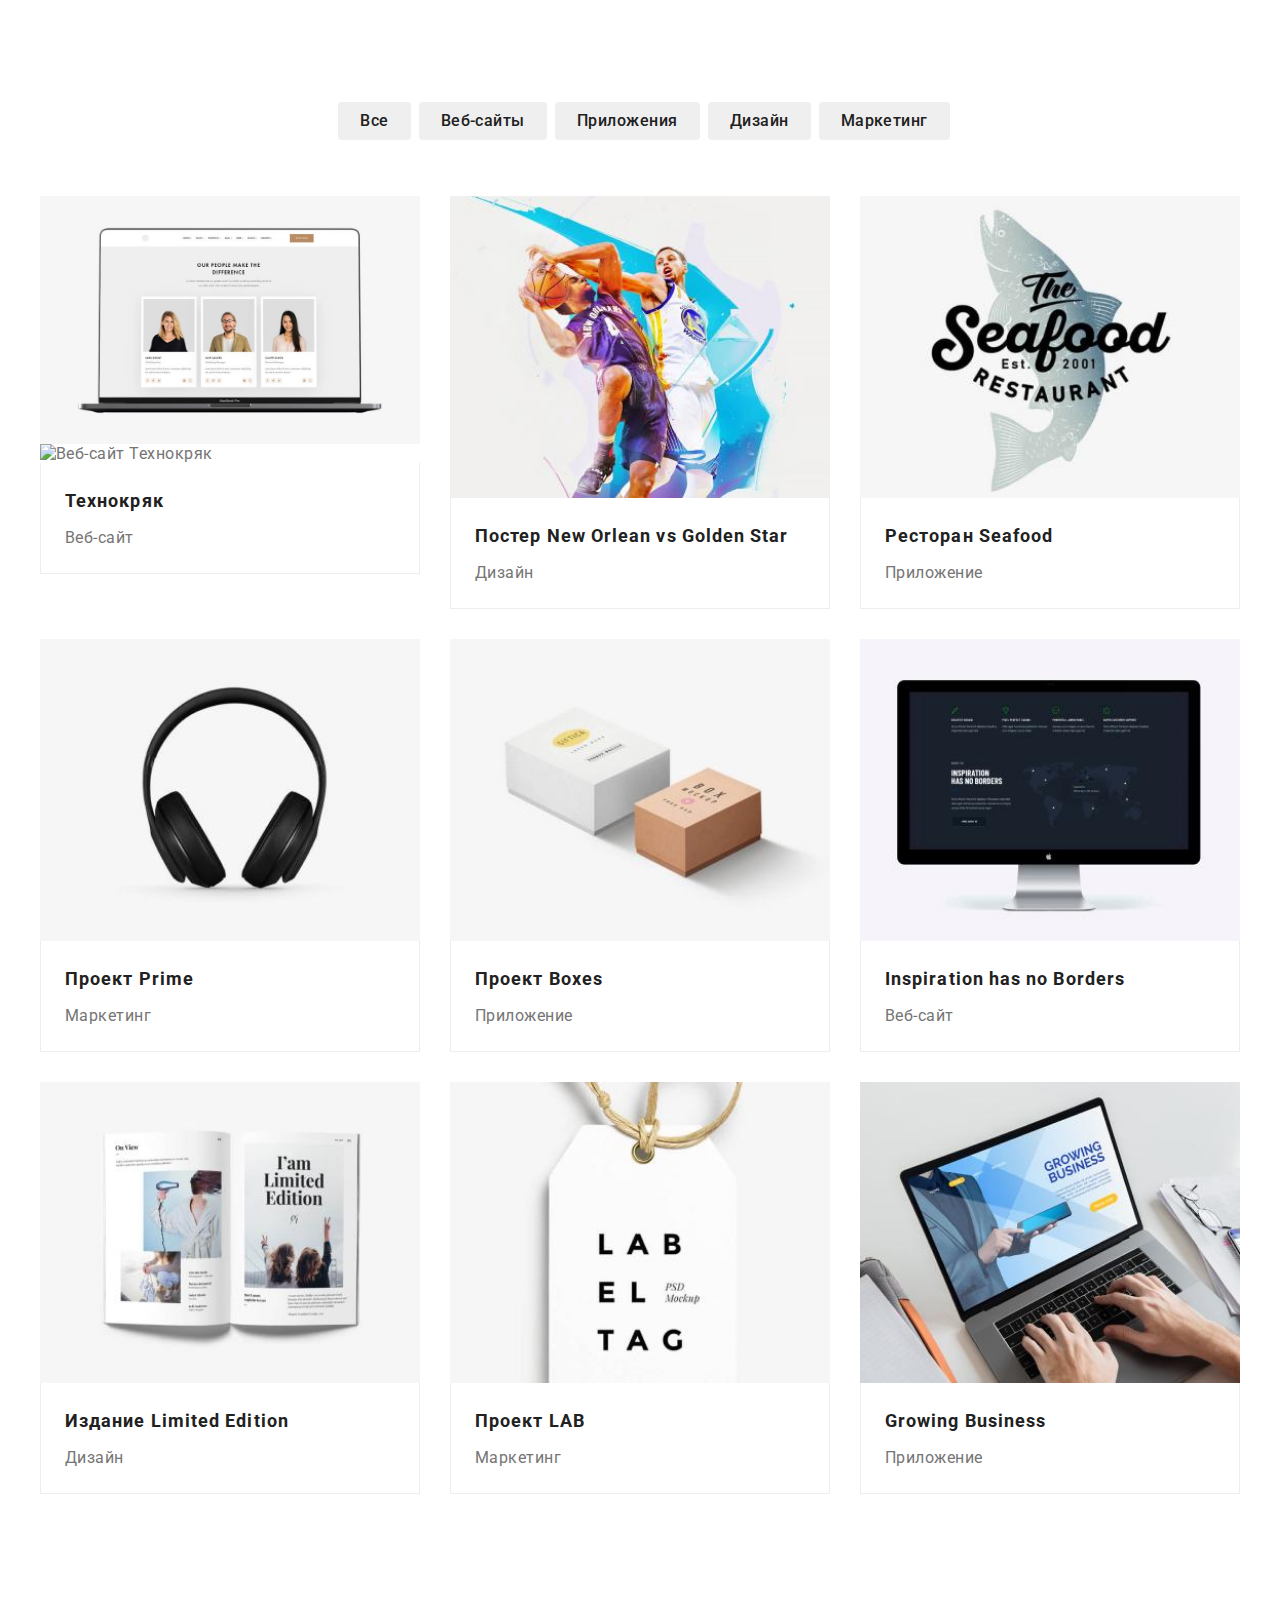
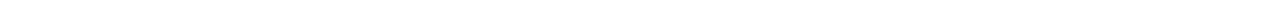
==== commit 64431c54: "выполнено мобильное меню" ====
--- a/portfolio.html
+++ b/portfolio.html
@@ -73,7 +73,17 @@
             <ul class="project-img__list list">
                 <li class="project-img__item">
                     <div class="project-top-wrapper"> 
-                    <img src="./images/portfolio 1.jpg" alt="Веб-сайт Технокряк" width="370">
+                    <img class="portfolio__img" src="./images/mobile/img (6)2x.jpg" alt="Веб-сайт Технокряк" width="370">
+                    <picture>
+                        <source srcset="./images/team/desktop/team-4-desktop.jpg 1x,
+                                        ./images/team/desktop/team-4-desktop@2x.jpg 2x" media="(min-width:1200px)">
+                        <source srcset="./images/team/tablet/team-4-tablet.jpg 1x, 
+                                        ./images/team/tablet/team-4-tablet@2x.jpg 2x" media="(min-width:768px)">
+                        <source srcset="./images/team/mobile/team-4-mobile.jpg 1x, 
+                                        ./images/team/mobile/team-4-mobile@2x.jpg 2x" media="(min-width:320px)">
+                        <img class="team-list__img" src="./images/team/team-4-mobile.jpg" 
+                             alt="Веб-сайт Технокряк" aria-label="Веб-сайт Технокряк">
+                    </picture>
                     <p class="project-top-text">Технокряк это современная площадка распространения коронавируса. Компании используют эту платформу для цифрового шпионажа и атак на защищённые сервера конкурентов.</p>
                     </div>
                     <div class="subtitle">
@@ -83,7 +93,7 @@
                 </li>
                 <li class="project-img__item">
                     <div class="project-top-wrapper"> 
-                    <img src="./images/portfolio 2.jpg" alt="Постер New Orlean vs Golden Star" width="370">
+                    <img class="portfolio__img" src="./images/portfolio 2.jpg" alt="Постер New Orlean vs Golden Star" width="370">
                     <p class="project-top-text">Lorem ipsum, dolor sit amet consectetur adipisicing elit. Aperiam deserunt mollitia ipsam natus necessitatibus
                                         veritatis eaque culpa, omnis delectus accusantium?</p>
                     </div>
@@ -94,7 +104,7 @@
                 </li>
                 <li class="project-img__item">
                     <div class="project-top-wrapper"> 
-                    <img src="./images/portfolio 3.jpg" alt="Приложение для Ресторан Seafood" width="370">
+                    <img class="portfolio__img" src="./images/portfolio 3.jpg" alt="Приложение для Ресторан Seafood" width="370">
                     <p class="project-top-text">Lorem ipsum, dolor sit amet consectetur adipisicing elit. Aperiam deserunt mollitia ipsam natus necessitatibus
                                         veritatis eaque culpa, omnis delectus accusantium?</p>
                     </div>
@@ -105,7 +115,7 @@
                 </li>
                 <li class="project-img__item">
                     <div class="project-top-wrapper"> 
-                    <img src="./images/portfolio 4.jpg" alt="Проект Prime" width="370">
+                    <img class="portfolio__img" src="./images/portfolio 4.jpg" alt="Проект Prime" width="370">
                     <p class="project-top-text">Lorem ipsum, dolor sit amet consectetur adipisicing elit. Aperiam deserunt mollitia ipsam natus necessitatibus
                                         veritatis eaque culpa, omnis delectus accusantium?</p>
                     </div>
@@ -116,7 +126,7 @@
                 </li>
                 <li class="project-img__item">
                     <div class="project-top-wrapper"> 
-                    <img src="./images/portfolio 5.jpg" alt="Проект Boxes" width="370">
+                    <img class="portfolio__img" src="./images/portfolio 5.jpg" alt="Проект Boxes" width="370">
                     <p class="project-top-text">Lorem ipsum, dolor sit amet consectetur adipisicing elit. Aperiam deserunt mollitia ipsam natus necessitatibus
                                         veritatis eaque culpa, omnis delectus accusantium?</p>
                     </div>
@@ -127,7 +137,7 @@
                 </li>
                 <li class="project-img__item">
                     <div class="project-top-wrapper"> 
-                    <img src="./images/portfolio 6.jpg" alt="Веб-сайт Inspiration has no Borders" width="370">
+                    <img class="portfolio__img" src="./images/portfolio 6.jpg" alt="Веб-сайт Inspiration has no Borders" width="370">
                     <p class="project-top-text">Lorem ipsum, dolor sit amet consectetur adipisicing elit. Aperiam deserunt mollitia ipsam natus necessitatibus
                                         veritatis eaque culpa, omnis delectus accusantium?</p>
                     </div>
@@ -138,7 +148,7 @@
                 </li>
                 <li class="project-img__item">
                     <div class="project-top-wrapper"> 
-                    <img src="./images/portfolio 7.jpg" alt="Издание Limited Edition" width="370">
+                    <img class="portfolio__img" src="./images/portfolio 7.jpg" alt="Издание Limited Edition" width="370">
                     <p class="project-top-text">Lorem ipsum, dolor sit amet consectetur adipisicing elit. Aperiam deserunt mollitia ipsam natus necessitatibus
                                         veritatis eaque culpa, omnis delectus accusantium?</p>
                     </div>
@@ -149,7 +159,7 @@
                 </li>
                 <li class="project-img__item">
                     <div class="project-top-wrapper"> 
-                    <img src="./images/portfolio 8.jpg" alt="Проект LAB" width="370">
+                    <img class="portfolio__img"  src="./images/portfolio 8.jpg" alt="Проект LAB" width="370">
                     <p class="project-top-text">Lorem ipsum, dolor sit amet consectetur adipisicing elit. Aperiam deserunt mollitia ipsam natus necessitatibus
                                         veritatis eaque culpa, omnis delectus accusantium?</p>
                     </div>
@@ -160,7 +170,7 @@
                 </li>
                 <li class="project-img__item">
                     <div class="project-top-wrapper"> 
-                    <img src="./images/portfolio 9.jpg" alt="Приложение Growing Business" width="370">
+                    <img class="portfolio__img" src="./images/portfolio 9.jpg" alt="Приложение Growing Business" width="370">
                     <p class="project-top-text">Lorem ipsum, dolor sit amet consectetur adipisicing elit. Aperiam deserunt mollitia ipsam natus necessitatibus
                                         veritatis eaque culpa, omnis delectus accusantium?</p>
                     </div>
--- a/css/main.min.css
+++ b/css/main.min.css
@@ -1,2 +1,2 @@
-:root{--primary-text-color: #212121;--secondary-text-color: #757575;--accent-color: #2196f3;--primary-bg-color: #e5e5e5;--secondary-bg-color: #2f303a;--grey-bg-color: #f5f4fa;--color-title: #ffffff;--color-btn: #2196f3}p,h1,h2,h3,h4,h5,h6{margin:0;padding:0}ul{margin:0;padding-left:0}img{display:block}body{color:var(--secondary-text-color);font-family:Roboto, sans-serif;font-size:16px;line-height:1.19;letter-spacing:0.03em;font-family:'Roboto', sans-serif}.list{list-style:none;margin:0;padding:0}.link{text-decoration:none}.container{width:100%;margin:0 auto;padding-left:15px;padding-right:15px}@media screen and (min-width: 480px){.container{max-width:480px}}@media screen and (min-width: 768px){.container{max-width:768px}}@media screen and (min-width: 1200px){.container{max-width:1200px}}.section{padding-top:60px;padding-bottom:60px}@media screen and (min-width: 1200px){.section{padding-top:94px;padding-bottom:94px}}.visually-hidden{position:absolute;width:1px;height:1px;margin:-1px;border:0;padding:0;white-space:nowrap;clip-path:inset(100%);clip:rect(0 0 0 0);overflow:hidden}.header{padding-top:32px;padding-bottom:32px}.header-container{display:flex;align-items:center;padding-top:24px;padding-bottom:25px}.header-nav{display:flex;align-items:center}.header-list{display:flex;align-items:center;margin-left:93px}.header-list .header-list__item:not(:last-child){margin-right:50px}.contact-list{display:flex;margin-left:auto;align-items:center}.logo{font-weight:700;font-size:26px;line-height:1.19;color:var(--primary-text-color);text-decoration:none;font-family:'Raleway', sans-serif}.logo-web{color:var(--accent-color)}.header-list,.header-list__link{font-weight:500;font-size:14px;line-height:1.14;text-decoration:none;color:var(--primary-text-color);font-family:'Roboto', sans-serif;position:relative;transition:color 250ms cubic-bezier(0.4, 0, 0.2, 1)}.header-list__link:hover,.header-list__link:focus{color:var(--accent-color)}.header-list__link.current{color:var(--accent-color)}.header-contact{font-weight:500;font-size:14px;line-height:1.14;letter-spacing:0.02em;text-decoration:none;color:var(--secondary-text-color);font-family:'Roboto', sans-serif;transition:color 250ms cubic-bezier(0.4, 0, 0.2, 1)}.header-contact:hover,.header-contact:focus{color:var(--accent-color)}.contact-list__item{display:flex;align-items:center}.contact-list__item:not(:last-child){margin-right:50px}.meil-icon{width:16px;height:12px;margin-right:10px;fill:#000;transition:fill 250ms cubic-bezier(0.4, 0, 0.2, 1)}.header-contact:hover .meil-icon,.header-contact:focus .meil-icon{fill:var(--accent-color)}.tel-icon{width:10px;height:16px;margin-right:10px;fill:#000;transition:fill 250ms cubic-bezier(0.4, 0, 0.2, 1)}.header-contact:hover .tel-icon,.header-contact:focus .tel-icon{fill:var(--accent-color)}.current::after{content:'';position:absolute;width:100%;height:4px;border-radius:2px;background-color:var(--accent-color);display:block;bottom:-34px}.hero{display:block;background-image:linear-gradient(to right, rgba(47,48,58,0.4), rgba(47,48,58,0.4)),url("../images/mobile/bg-img-mob.jpg");background-repeat:no-repeat;background-position:center;background-size:cover;padding-top:118px;padding-bottom:118px;text-align:center}@media screen and (min-device-pixel-ratio: 2), (min-resolution: 192dpi), (min-resolution: 2dppx){.hero{background-image:linear-gradient(to right, rgba(47,48,58,0.4), rgba(47,48,58,0.4)),url("../images/mobile/bg-img-mob-2x.jpg")}}@media screen and (min-width: 768px){.hero{background-image:linear-gradient(to right, rgba(47,48,58,0.4), rgba(47,48,58,0.4)),url("../images/tab/bg-img-tab.jpg")}}@media screen and (min-width: 768px) and (min-device-pixel-ratio: 2), screen and (min-width: 768px) and (min-resolution: 192dpi), screen and (min-width: 768px) and (min-resolution: 2dppx){.hero{background-image:linear-gradient(to right, rgba(47,48,58,0.4), rgba(47,48,58,0.4)),url("../images/tab/bg-img-2x.jpg")}}@media screen and (min-width: 1200px){.hero{padding-top:200px;padding-bottom:200px;background-image:linear-gradient(to right, rgba(47,48,58,0.4), rgba(47,48,58,0.4)),url("../../images/desctop/bg-img.jpg")}}@media screen and (min-width: 1200px) and (min-device-pixel-ratio: 2), screen and (min-width: 1200px) and (min-resolution: 192dpi), screen and (min-width: 1200px) and (min-resolution: 2dppx){.hero{background-image:linear-gradient(to right, rgba(47,48,58,0.4), rgba(47,48,58,0.4)),url("../images/desctop/bg-img-2x.jpg")}}.hero-title{display:block;font-weight:900;font-size:26px;line-height:1.62;letter-spacing:0.06em;text-transform:uppercase;color:var(--color-title);margin:0 auto;margin-bottom:30px;text-align:center}@media screen and (min-width: 480px){.hero-title{width:360px}}@media screen and (min-width: 1200px){.hero-title{width:696px;font-size:44px;line-height:1.36}}.hero-btn{background-color:var(--color-btn);color:var(--color-title);font-weight:700;font-size:16px;line-height:1.87;width:200px;height:50px;letter-spacing:0.06em;text-align:center;display:flex;align-items:center;box-shadow:0px 4px 4px rgba(0,0,0,0.15);border-radius:4px;justify-content:center;margin:0 auto}.features{width:100%;padding-bottom:30px}@media screen and (min-width: 1200px){.features{padding-bottom:47px}}.feature__title{font-weight:700;font-size:14px;line-height:1.14;letter-spacing:0.03em;text-transform:uppercase;color:var(--primary-text-color);margin-bottom:10px;text-align:center}@media screen and (min-width: 768px){.feature__title{text-align:left}}.feature__text{font-size:14px;line-height:1.71;letter-spacing:0.03em;color:var(--secondary-text-color)}.feature__list{margin-left:-30px}@media screen and (min-width: 768px){.feature__list{display:flex;flex-wrap:wrap;margin-left:-30px}}.feature__item{margin-bottom:30px;display:block;justify-content:center}@media screen and (min-width: 768px){.feature__item{flex-basis:calc(100% / 2 - 30px);margin-left:30px}}@media screen and (min-width: 1200px){.feature__item{flex-basis:calc(100% / 4 - 30px)}}.feature__iconbg{width:100%;height:120px;background-color:var(--grey-bg-color);margin-bottom:30px;border-radius:4px;display:flex;align-items:center;justify-content:center}.work{display:none}@media screen and (min-width: 1200px){.work{display:block;padding-top:47px}}.work__title{color:var(--primary-text-color);font-weight:700;font-size:36px;line-height:1.16;text-align:center;letter-spacing:0.03em;margin:0 auto;margin-bottom:50px}.work__list{display:flex;margin-left:-30px}.work__item{flex-basis:calc(100% / 3 - 30px);margin-left:30px;position:relative}.work__subtitle{position:absolute;left:0;bottom:0;text-transform:uppercase;font-weight:700;font-size:14px;line-height:1.14;text-align:center;letter-spacing:0.03em;color:#ffffff;display:flex;width:370px;height:70px;background-color:rgba(47,48,58,0.8);align-items:center;justify-content:center}.team{background-color:var(--grey-bg-color)}.team__title{font-weight:700;font-size:28px;line-height:1.16;letter-spacing:0.03em;color:var(--primary-text-color);text-align:center;margin-bottom:30px}@media screen and (min-width: 1200px){.team__title{margin-bottom:50px;font-size:36px}}.team-list__title{display:flex;font-weight:500;font-size:16px;line-height:1.19;letter-spacing:0.03em;text-align:center;justify-content:center;color:var(--primary-text-color);margin-top:30px;margin-bottom:10px}.team-list__pro{display:flex;font-size:16px;line-height:1.19;letter-spacing:0.03em;text-align:center;color:var(--secondary-text-color);justify-content:center;padding-bottom:16px}.team-list{margin-left:-30px}@media screen and (min-width: 768px){.team-list{display:flex;flex-wrap:wrap;margin-left:-30px}}.team-list__item{width:100%;margin-bottom:30px;box-shadow:0px 1px 3px rgba(0,0,0,0.12),0px 1px 1px rgba(0,0,0,0.14),0px 2px 1px rgba(0,0,0,0.2);border-radius:0px 0px 4px 4px;border-bottom:var(--grey-bg-color);background-color:#ffffff}@media screen and (min-width: 768px){.team-list__item{flex-basis:calc(100% / 2 - 30px);margin-left:30px}}@media screen and (min-width: 1200px){.team-list__item{flex-basis:calc(100% / 4 - 30px)}}.social-list__item{width:44px;height:44px;margin-bottom:30px}.social-list__item+.social-list__item{margin-left:10px}.social-list__link{width:100%;height:100%;display:block;border-radius:50%;display:flex;align-items:center;justify-content:center;transition:background-color 250ms cubic-bezier(0.4, 0, 0.2, 1)}.social-list__link:hover,.social-list__link:focus{background-color:var(--color-btn)}.social-list{display:flex;justify-content:center}.social-list__icon{width:20px;height:20px;fill:#afb1b8;transition:fill 250ms cubic-bezier(0.4, 0, 0.2, 1)}.social-list__link:hover .social-list__icon,.social-list__link:focus .social-list__icon{fill:#ffffff}.client__title{font-weight:700;font-size:28px;line-height:1.16;letter-spacing:0.03em;color:var(--primary-text-color);text-align:center;margin:0 auto;margin-bottom:30px}@media screen and (min-width: 1200px){.client__title{margin-bottom:50px;font-size:36px}}.client__list{display:flex;flex-wrap:wrap;margin-left:-30px;justify-content:center;margin-top:-30px}.client__item{width:100%;display:flex;justify-content:center;margin-bottom:30px;flex-basis:calc(100% / 2 - 30px);margin-left:30px;margin-top:30px}@media screen and (min-width: 768px){.client__item{flex-basis:calc(100% / 3 - 30px);margin-left:30px;margin-top:30px}}@media screen and (min-width: 1200px){.client__item{flex-basis:calc(100% / 6 - 30px);margin-left:30px;margin-top:30px}}.client__link{display:flex;width:170px;height:92px;border:1px solid #afb1b8;box-sizing:border-box;border-radius:4px;align-items:center;justify-content:center;transition:border 250ms cubic-bezier(0.4, 0, 0.2, 1)}.client__link:hover,.client__link:focus{border:1px solid var(--accent-color)}.client__icon{width:106px;height:60px;fill:#afb1b8;transition:fill 250ms cubic-bezier(0.4, 0, 0.2, 1)}.client__link:hover .client__icon,.client__link:focus .client__icon{fill:var(--color-btn)}.footer{background-color:var(--secondary-bg-color);padding-top:60px;padding-bottom:60px;display:block}.footer-conteiner{display:flex;align-items:baseline}.footer-logo{display:flex;font-weight:400;font-size:26px;line-height:1.19;letter-spacing:0.03em;color:var(--color-title);text-decoration:none;font-family:'Raleway', sans-serif;margin-bottom:20px}.part-adress{display:block;margin-right:70px;margin-left:0}.part-social{display:block}.footer-logo-web{color:var(--accent-color)}.adres{font-style:normal}.adres-list__item,.adres-list__contact{font-size:14px;line-height:1.71;letter-spacing:0.03em;color:rgba(255,255,255,0.6);text-decoration:none;font-family:'Roboto', sans-serif}.adres-adres{font-size:14px;line-height:1.71;letter-spacing:0.03em;color:var(--color-title);font-family:'Roboto', sans-serif}.adres-list__item{margin-top:9px}.footer-text{text-transform:uppercase;font-style:normal;font-weight:700;font-size:14px;line-height:1.14;letter-spacing:0.03em;margin-bottom:20px;color:var(--color-title);margin-top:20px}.footer-social__item{width:44px;height:44px;margin-bottom:30px}.footer-social__item+.footer-social__item{margin-left:10px}.footer-social__link{width:100%;height:100%;display:block;border-radius:50%;display:flex;align-items:center;justify-content:center;background:rgba(255,255,255,0.1);transition:background-color 250ms cubic-bezier(0.4, 0, 0.2, 1)}.footer-social__link:hover,.footer-social__link:focus{background-color:var(--color-btn)}.footer-social__list{display:flex;justify-content:center}.footer-social__icon{width:20px;height:20px;fill:#ffffff}.footer-email{margin-left:auto}.btn-email{background-color:var(--color-btn);color:var(--color-title);cursor:pointer;font-weight:700;font-size:16px;line-height:1.87;min-width:200px;height:50px;display:inline-block;letter-spacing:0.06em;text-align:center;box-shadow:0px 4px 4px rgba(0,0,0,0.15);border-radius:4px;border:transparent;align-items:center;padding:10px 29px;position:relative}.email-input{width:358px;height:50px;background-color:transparent;border:1px solid rgba(255,255,255,0.3);box-sizing:border-box;filter:drop-shadow(0px 4px 4px rgba(0,0,0,0.15));border-radius:4px;padding:15px;color:var(--color-title)}.email-input::placeholder{font-family:Roboto;font-style:normal;font-weight:normal;font-size:16px;line-height:1,25;color:rgba(255,255,255,0.6)}.email-icon{fill:#ffffff;width:24px;height:24px;position:absolute;margin-left:10px}.portfolio-line{border-bottom:1px solid #ececec}.project-btn__list{display:flex;flex-wrap:wrap;justify-content:start;margin-bottom:50px;margin-top:-6px;margin-right:-8px}@media screen and (min-width: 768px){.project-btn__list{justify-content:center;margin-bottom:30px}}@media screen and (min-width: 1200px){.project-btn__list{flex-wrap:nowrap;justify-content:center;margin-bottom:50px}}.project-btn__item{padding-top:6px;padding-bottom:6px}.project-btn__item:not(:last-child){margin-right:8px}.project-btn{font-weight:500;font-size:16px;line-height:1.62;letter-spacing:0.03em;color:var(--primary-text-color);cursor:pointer;border:none;font-family:inherit;border-radius:4px;padding-top:6px;padding-bottom:6px;padding-left:22px;padding-right:22px;transition:background-color 250ms cubic-bezier(0.4, 0, 0.2, 1),box-shadow 250ms cubic-bezier(0.4, 0, 0.2, 1)}.project-btn:hover,.project-btn:focus{color:var(--color-title);background-color:var(--accent-color);box-shadow:0px 3px 1px rgba(0,0,0,0.1),0px 1px 2px rgba(0,0,0,0.08),0px 2px 2px rgba(0,0,0,0.12)}.project-img__list{margin-left:-30px}@media screen and (min-width: 768px){.project-img__list{display:flex;flex-wrap:wrap;margin-left:-30px}}.project-img__item{margin-bottom:30px;display:block;justify-content:center}@media screen and (min-width: 768px){.project-img__item{flex-basis:calc(100% / 2 - 30px);margin-left:30px}}@media screen and (min-width: 1200px){.project-img__item{flex-basis:calc(100% / 3 - 30px)}}.project-img__item:hover,.project-img__item:focus{cursor:pointer;box-shadow:0px 1px 1px rgba(0,0,0,0.12),0px 4px 4px rgba(0,0,0,0.06),1px 4px 6px rgba(0,0,0,0.16)}.project-top-wrapper{position:relative;overflow:hidden;display:block}.project-top-text{font-size:18px;line-height:1.56;color:var(--color-title);background-color:var(--accent-color);position:absolute;top:0;left:0;height:100%;display:flex;align-items:center;justify-content:center;padding-left:24px;padding-right:24px;transform:translateY(100%);transition:transform 250ms cubic-bezier(0.4, 0, 0.2, 1)}.project-img__item:hover .project-top-text{transform:translateY(0)}.project-img__title{font-weight:700;font-size:18px;line-height:2;letter-spacing:0.06em;color:var(--primary-text-color);font-family:'Roboto', sans-serif;margin-bottom:4px}.project-img__text{font-size:16px;line-height:1.87;letter-spacing:0.03em;color:var(--secondary-text-color);font-family:'Roboto', sans-serif}.subtitle{padding-top:20px;padding-bottom:20px;padding-left:24px;padding-right:24px;background:#ffffff;border-bottom:1px solid #eeeeee;border-left:1px solid #eeeeee;border-right:1px solid #eeeeee}.backdrop{position:fixed;width:100vw;height:100vh;top:0;background-color:rgba(0,0,0,0.2);display:flex;align-items:center;justify-content:center;transition:opacity 250ms cubic-bezier(0.4, 0, 0.2, 1),visibility 250ms cubic-bezier(0.4, 0, 0.2, 1)}.backdrop.is-hidden{opacity:0;visibility:hidden;pointer-events:0}.backdrop.is-hidden .modal{transform:scale(1.5) rotate(360deg)}.modal{width:528px;min-height:581px;background-color:#ffffff;box-shadow:0px 1px 3px rgba(0,0,0,0.12),0px 1px 1px rgba(0,0,0,0.14),0px 2px 1px rgba(0,0,0,0.2);border-radius:4px;position:relative;transform:scale(1) rotate(0);transition:transform 250ms cubic-bezier(0.4, 0, 0.2, 1);padding:40px}.modal-title{font-family:Roboto;font-style:normal;font-weight:bold;font-size:20px;line-height:1.15;text-align:center;letter-spacing:0.03em;color:#212121;margin-bottom:12px}.modal-input{width:100%;height:40px;border:1px solid rgba(33,33,33,0.2);border-radius:4px;padding-left:40px;padding-right:20px;outline:none}.modal-input:focus{border-color:var(--accent-color);cursor:pointer}.modal-input:focus+.modal-icon{fill:var(--accent-color)}.input-label{font-family:Roboto;font-style:normal;font-weight:normal;font-size:12px;line-height:1.16;letter-spacing:0.01em;color:#757575;display:block}.modal-field{margin-bottom:15px}.input-wrapper{display:block;position:relative}.modal-icon{position:absolute;left:10px;top:50%;transform:translateY(-50%);fill:#212121}.modal-text-input{width:100%;height:120px;border:1px solid rgba(33,33,33,0.2);border-radius:4px;resize:none;outline:none;padding:10px}.modal-text-input:focus{border-color:var(--accent-color);cursor:pointer}.modal-text-input::placeholder{font-size:12px;line-height:1.16;letter-spacing:0.01em;color:rgba(117,117,117,0.5)}.close-btn{position:absolute;top:10px;right:10px;background-color:transparent;border-radius:50%;width:30px;height:30px;border:1px solid rgba(0,0,0,0.1);display:flex;align-items:center;justify-content:center;cursor:pointer}.close-btn:hover .close-btn-icon,.close-btn:focus .close-btn-icon{fill:var(--accent-color)}.close-btn-icon{width:11px;height:11px}.form-btn{width:200px;height:50px;background-color:var(--color-btn);color:var(--color-title);font-weight:500;font-size:16px;line-height:1.875;display:flex;align-items:center;text-align:center;letter-spacing:0.06em;justify-content:center;box-shadow:0px 4px 4px rgba(0,0,0,0.15);border-radius:4px;margin:0 auto;margin-top:30px;border:none}.chek-text{font-size:14px;line-height:1.7;letter-spacing:0.03em;color:#757575;display:flex;margin-top:20px;text-align:center}.chek-text span{width:15px;height:15px;border:2px solid #000;display:flex;border-radius:3px;margin-right:8px;justify-content:center;align-items:center}.chek-text-a{margin-left:5px;color:var(--accent-color)}.modal-checkbox:checked+.chek-text span{background-color:var(--accent-color);border:none}
+:root{--primary-text-color: #212121;--secondary-text-color: #757575;--accent-color: #2196f3;--primary-bg-color: #e5e5e5;--secondary-bg-color: #2f303a;--grey-bg-color: #f5f4fa;--color-title: #ffffff;--color-btn: #2196f3;--transition-duration: 250ms;--transition-timing-function: cubic-bezier(0.4, 0, 0.2, 1)}p,h1,h2,h3,h4,h5,h6{margin:0;padding:0}ul{margin:0;padding-left:0}img{display:block}body{color:var(--secondary-text-color);font-family:Roboto, sans-serif;font-size:16px;line-height:1.19;letter-spacing:0.03em;font-family:'Roboto', sans-serif}.list{list-style:none;margin:0;padding:0}.link{text-decoration:none}.container{width:100%;margin:0 auto}@media screen and (min-width: 480px){.container{max-width:480px}}@media screen and (min-width: 768px){.container{max-width:768px}}@media screen and (min-width: 1200px){.container{max-width:1200px}}.section{padding-top:60px;padding-bottom:60px}@media screen and (min-width: 1200px){.section{padding-top:94px;padding-bottom:94px}}.visually-hidden{position:absolute;width:1px;height:1px;margin:-1px;border:0;padding:0;white-space:nowrap;clip-path:inset(100%);clip:rect(0 0 0 0);overflow:hidden}.header{padding-top:32px;padding-bottom:32px}.header-container{display:flex;align-items:center;padding-top:16px;padding-bottom:16px}.header-nav{display:flex;align-items:center}.header-list{display:none}@media screen and (min-width: 768px){.header-list{display:flex;align-items:center;margin-left:93px}.header-list .header-list__item:not(:last-child){margin-right:50px}}.contact-list{display:none}@media screen and (min-width: 768px){.contact-list{display:block;flex-wrap:wrap;margin-left:auto;justify-content:flex-end}}@media screen and (min-width: 1200px){.contact-list{display:flex;align-items:center}}.logo{font-weight:700;font-size:26px;line-height:1.19;color:var(--primary-text-color);text-decoration:none;font-family:'Raleway', sans-serif}.logo-web{color:var(--accent-color)}.header-list,.header-list__link{font-weight:500;font-size:14px;line-height:1.14;text-decoration:none;color:var(--primary-text-color);font-family:'Roboto', sans-serif;position:relative;transition:color 250ms cubic-bezier(0.4, 0, 0.2, 1)}.header-list__link:hover,.header-list__link:focus{color:var(--accent-color)}.header-list__link.current{color:var(--accent-color)}.header-contact{font-weight:500;font-size:14px;line-height:1.14;letter-spacing:0.02em;text-decoration:none;color:var(--secondary-text-color);font-family:'Roboto', sans-serif;transition:color 250ms cubic-bezier(0.4, 0, 0.2, 1)}.header-contact:hover,.header-contact:focus{color:var(--accent-color)}.contact-list__item{display:flex;align-items:center}.contact-list__item:not(:last-child){margin-right:50px}.meil-icon{width:16px;height:12px;margin-right:10px;fill:#000;transition:fill 250ms cubic-bezier(0.4, 0, 0.2, 1)}.header-contact:hover .meil-icon,.header-contact:focus .meil-icon{fill:var(--accent-color)}.tel-icon{width:10px;height:16px;margin-right:10px;fill:#000;transition:fill 250ms cubic-bezier(0.4, 0, 0.2, 1)}.header-contact:hover .tel-icon,.header-contact:focus .tel-icon{fill:var(--accent-color)}.current::after{content:'';position:absolute;width:100%;height:4px;border-radius:2px;background-color:var(--accent-color);display:block;bottom:-34px}.header__mobile-menu-btn,.mobile-menu__close-btn{width:40px;height:40px;display:flex;align-items:center;margin-left:auto;background-color:transparent;border:none;cursor:pointer}@media screen and (min-width: 768px){.header__mobile-menu-btn,.mobile-menu__close-btn{display:none}}.header__mobile-menu-icon,.mobile-menu__close-icon{fill:#000;transition:fill var(--transition-duration) var(--transition-timing-function);cursor:pointer}.header__mobile-menu-icon:hover,.header__mobile-menu-icon:focus,.mobile-menu__close-icon:hover,.mobile-menu__close-icon:focus{fill:var(--accent-color)}.mob-menu{position:absolute;background-color:#ffffff;width:100vw;height:100vh;top:0;padding-top:48px;padding-bottom:48px}.mob-menu .container{position:relative}.mob-menu-list{margin-bottom:302px}.mob-menu-item:not(:last-child){margin-bottom:32px}.mob-menu-item .mob-menu-link{font-weight:500;font-size:40px;line-height:cal(47/40);letter-spacing:0.02em;text-decoration:none;color:#212121}.mob-contacts-list{margin-bottom:64px}.mob-contacts-item:not(:last-child){margin-bottom:32px}.mob-contacts-item .mob-contacts-link{font-weight:500;font-size:24px;line-height:calc(28 / 24);letter-spacing:0.02em;color:#757575;text-decoration:none}.mob-contacts-item:first-child .mob-contacts-link{font-size:34px}.mob-social-list{display:flex}.mob-social-item:not(:last-child){margin-right:10px;padding-right:10px;border-right:1px solid rgba(33,33,33,0.2)}.mob-social-link{font-weight:500;font-size:18px;line-height:calc(22 / 18);text-decoration:none;letter-spacing:0.02em;color:#2196F3}.mobile-menu__close-btn{position:absolute;right:16px;top:-37px}.hero{display:block;background-image:linear-gradient(to right, rgba(47,48,58,0.4), rgba(47,48,58,0.4)),url("../images/mobile/bg-img-mob.jpg");background-repeat:no-repeat;background-position:center;background-size:cover;padding-top:118px;padding-bottom:118px;text-align:center}@media screen and (min-device-pixel-ratio: 2), (min-resolution: 192dpi), (min-resolution: 2dppx){.hero{background-image:linear-gradient(to right, rgba(47,48,58,0.4), rgba(47,48,58,0.4)),url("../images/mobile/bg-img-mob-2x.jpg")}}@media screen and (min-width: 768px){.hero{background-image:linear-gradient(to right, rgba(47,48,58,0.4), rgba(47,48,58,0.4)),url("../images/tab/bg-img-tab.jpg")}}@media screen and (min-width: 768px) and (min-device-pixel-ratio: 2), screen and (min-width: 768px) and (min-resolution: 192dpi), screen and (min-width: 768px) and (min-resolution: 2dppx){.hero{background-image:linear-gradient(to right, rgba(47,48,58,0.4), rgba(47,48,58,0.4)),url("../images/tab/bg-img-2x.jpg")}}@media screen and (min-width: 1200px){.hero{padding-top:200px;padding-bottom:200px;background-image:linear-gradient(to right, rgba(47,48,58,0.4), rgba(47,48,58,0.4)),url("../../images/desctop/bg-img.jpg")}}@media screen and (min-width: 1200px) and (min-device-pixel-ratio: 2), screen and (min-width: 1200px) and (min-resolution: 192dpi), screen and (min-width: 1200px) and (min-resolution: 2dppx){.hero{background-image:linear-gradient(to right, rgba(47,48,58,0.4), rgba(47,48,58,0.4)),url("../images/desctop/bg-img-2x.jpg")}}.hero-title{display:block;font-weight:900;font-size:26px;line-height:1.62;letter-spacing:0.06em;text-transform:uppercase;color:var(--color-title);margin:0 auto;margin-bottom:30px;text-align:center}@media screen and (min-width: 480px){.hero-title{width:360px}}@media screen and (min-width: 1200px){.hero-title{width:696px;font-size:44px;line-height:1.36}}.hero-btn{background-color:var(--color-btn);color:var(--color-title);font-weight:700;font-size:16px;line-height:1.87;width:200px;height:50px;letter-spacing:0.06em;text-align:center;display:flex;align-items:center;box-shadow:0px 4px 4px rgba(0,0,0,0.15);border-radius:4px;justify-content:center;margin:0 auto}.features{width:100%;padding-bottom:30px}@media screen and (min-width: 1200px){.features{padding-bottom:47px}}.feature__title{font-weight:700;font-size:14px;line-height:1.14;letter-spacing:0.03em;text-transform:uppercase;color:var(--primary-text-color);margin-bottom:10px;text-align:center}@media screen and (min-width: 768px){.feature__title{text-align:left}}.feature__text{font-size:14px;line-height:1.71;letter-spacing:0.03em;color:var(--secondary-text-color)}.feature__list{margin-left:-30px}@media screen and (min-width: 768px){.feature__list{display:flex;flex-wrap:wrap;margin-left:-30px}}.feature__item{margin-bottom:30px;display:block;justify-content:center}@media screen and (min-width: 768px){.feature__item{flex-basis:calc(100% / 2 - 30px);margin-left:30px}}@media screen and (min-width: 1200px){.feature__item{flex-basis:calc(100% / 4 - 30px)}}.feature__iconbg{width:100%;height:120px;background-color:var(--grey-bg-color);margin-bottom:30px;border-radius:4px;display:flex;align-items:center;justify-content:center}.work{display:none}@media screen and (min-width: 1200px){.work{display:block;padding-top:47px}}.work__title{color:var(--primary-text-color);font-weight:700;font-size:36px;line-height:1.16;text-align:center;letter-spacing:0.03em;margin:0 auto;margin-bottom:50px}.work__list{display:flex;margin-left:-30px}.work__item{flex-basis:calc(100% / 3 - 30px);margin-left:30px;position:relative}.work__subtitle{position:absolute;left:0;bottom:0;text-transform:uppercase;font-weight:700;font-size:14px;line-height:1.14;text-align:center;letter-spacing:0.03em;color:#ffffff;display:flex;width:370px;height:70px;background-color:rgba(47,48,58,0.8);align-items:center;justify-content:center}.team{background-color:var(--grey-bg-color)}.team__title{font-weight:700;font-size:28px;line-height:1.16;letter-spacing:0.03em;color:var(--primary-text-color);text-align:center;margin-bottom:30px}@media screen and (min-width: 1200px){.team__title{margin-bottom:50px;font-size:36px}}.team-list__title{display:flex;font-weight:500;font-size:16px;line-height:1.19;letter-spacing:0.03em;text-align:center;justify-content:center;color:var(--primary-text-color);margin-top:30px;margin-bottom:10px}.team-list__pro{display:flex;font-size:16px;line-height:1.19;letter-spacing:0.03em;text-align:center;color:var(--secondary-text-color);justify-content:center;padding-bottom:16px}.team-list{margin-left:-30px}@media screen and (min-width: 768px){.team-list{display:flex;flex-wrap:wrap;margin-left:-30px}}.team-list__item{width:100%;margin-bottom:30px;box-shadow:0px 1px 3px rgba(0,0,0,0.12),0px 1px 1px rgba(0,0,0,0.14),0px 2px 1px rgba(0,0,0,0.2);border-radius:0px 0px 4px 4px;border-bottom:var(--grey-bg-color);background-color:#ffffff}@media screen and (min-width: 768px){.team-list__item{flex-basis:calc(100% / 2 - 30px);margin-left:30px}}@media screen and (min-width: 1200px){.team-list__item{flex-basis:calc(100% / 4 - 30px)}}.social-list__item{width:44px;height:44px;margin-bottom:30px}.social-list__item+.social-list__item{margin-left:10px}.social-list__link{width:100%;height:100%;display:block;border-radius:50%;display:flex;align-items:center;justify-content:center;transition:background-color 250ms cubic-bezier(0.4, 0, 0.2, 1)}.social-list__link:hover,.social-list__link:focus{background-color:var(--color-btn)}.social-list{display:flex;justify-content:center}.social-list__icon{width:20px;height:20px;fill:#afb1b8;transition:fill 250ms cubic-bezier(0.4, 0, 0.2, 1)}.social-list__link:hover .social-list__icon,.social-list__link:focus .social-list__icon{fill:#ffffff}.client__title{font-weight:700;font-size:28px;line-height:1.16;letter-spacing:0.03em;color:var(--primary-text-color);text-align:center;margin:0 auto;margin-bottom:30px}@media screen and (min-width: 1200px){.client__title{margin-bottom:50px;font-size:36px}}.client__list{display:flex;flex-wrap:wrap;margin-left:-30px;justify-content:center;margin-bottom:-30px}.client__item{height:90px;justify-content:center;margin-bottom:30px;flex-basis:calc(100% / 2 - 30px);margin-left:30px}@media screen and (min-width: 768px){.client__item{flex-basis:calc(100% / 3 - 30px)}}@media screen and (min-width: 1200px){.client__item{flex-basis:calc(100% / 6 - 30px)}}.client__link{display:flex;width:170px;height:92px;border:1px solid #afb1b8;box-sizing:border-box;border-radius:4px;align-items:center;justify-content:center;transition:border 250ms cubic-bezier(0.4, 0, 0.2, 1)}.client__link:hover,.client__link:focus{border:1px solid var(--accent-color)}.client__icon{width:106px;height:60px;fill:#afb1b8;transition:fill 250ms cubic-bezier(0.4, 0, 0.2, 1)}.client__link:hover .client__icon,.client__link:focus .client__icon{fill:var(--color-btn)}.footer{background-color:var(--secondary-bg-color);padding-top:60px;padding-bottom:60px;display:block}.footer-conteiner{display:flex;align-items:baseline}.footer-logo{display:flex;font-weight:400;font-size:26px;line-height:1.19;letter-spacing:0.03em;color:var(--color-title);text-decoration:none;font-family:'Raleway', sans-serif;margin-bottom:20px}.part-adress{display:block;margin-right:70px;margin-left:0}.part-social{display:block}.footer-logo-web{color:var(--accent-color)}.adres{font-style:normal}.adres-list__item,.adres-list__contact{font-size:14px;line-height:1.71;letter-spacing:0.03em;color:rgba(255,255,255,0.6);text-decoration:none;font-family:'Roboto', sans-serif}.adres-adres{font-size:14px;line-height:1.71;letter-spacing:0.03em;color:var(--color-title);font-family:'Roboto', sans-serif}.adres-list__item{margin-top:9px}.footer-text{text-transform:uppercase;font-style:normal;font-weight:700;font-size:14px;line-height:1.14;letter-spacing:0.03em;margin-bottom:20px;color:var(--color-title);margin-top:20px}.footer-social__item{width:44px;height:44px;margin-bottom:30px}.footer-social__item+.footer-social__item{margin-left:10px}.footer-social__link{width:100%;height:100%;display:block;border-radius:50%;display:flex;align-items:center;justify-content:center;background:rgba(255,255,255,0.1);transition:background-color 250ms cubic-bezier(0.4, 0, 0.2, 1)}.footer-social__link:hover,.footer-social__link:focus{background-color:var(--color-btn)}.footer-social__list{display:flex;justify-content:center}.footer-social__icon{width:20px;height:20px;fill:#ffffff}.footer-email{margin-left:auto}.btn-email{background-color:var(--color-btn);color:var(--color-title);cursor:pointer;font-weight:700;font-size:16px;line-height:1.87;min-width:200px;height:50px;display:inline-block;letter-spacing:0.06em;text-align:center;box-shadow:0px 4px 4px rgba(0,0,0,0.15);border-radius:4px;border:transparent;align-items:center;padding:10px 29px;position:relative}.email-input{width:358px;height:50px;background-color:transparent;border:1px solid rgba(255,255,255,0.3);box-sizing:border-box;filter:drop-shadow(0px 4px 4px rgba(0,0,0,0.15));border-radius:4px;padding:15px;color:var(--color-title)}.email-input::placeholder{font-family:Roboto;font-style:normal;font-weight:normal;font-size:16px;line-height:1,25;color:rgba(255,255,255,0.6)}.email-icon{fill:#ffffff;width:24px;height:24px;position:absolute;margin-left:10px}.portfolio-line{border-bottom:1px solid #ececec}.portfolio__img{width:100%;text-align:center}.project-btn__list{display:flex;flex-wrap:wrap;justify-content:start;margin-bottom:50px;margin-top:-6px;margin-right:-8px}@media screen and (min-width: 768px){.project-btn__list{justify-content:center;margin-bottom:30px}}@media screen and (min-width: 1200px){.project-btn__list{flex-wrap:nowrap;justify-content:center;margin-bottom:50px}}.project-btn__item{padding-top:6px;padding-bottom:6px}.project-btn__item:not(:last-child){margin-right:8px}.project-btn{font-weight:500;font-size:16px;line-height:1.62;letter-spacing:0.03em;color:var(--primary-text-color);cursor:pointer;border:none;font-family:inherit;border-radius:4px;padding-top:6px;padding-bottom:6px;padding-left:22px;padding-right:22px;transition:background-color 250ms cubic-bezier(0.4, 0, 0.2, 1),box-shadow 250ms cubic-bezier(0.4, 0, 0.2, 1)}.project-btn:hover,.project-btn:focus{color:var(--color-title);background-color:var(--accent-color);box-shadow:0px 3px 1px rgba(0,0,0,0.1),0px 1px 2px rgba(0,0,0,0.08),0px 2px 2px rgba(0,0,0,0.12)}.project-img__list{margin-left:-30px}@media screen and (min-width: 768px){.project-img__list{display:flex;flex-wrap:wrap;margin-left:-30px}}.project-img__item{width:100%;margin-bottom:30px;display:block;justify-content:center}@media screen and (min-width: 768px){.project-img__item{flex-basis:calc(100% / 2 - 30px);margin-left:30px}}@media screen and (min-width: 1200px){.project-img__item{flex-basis:calc(100% / 3 - 30px)}}.project-img__item:hover,.project-img__item:focus{cursor:pointer;box-shadow:0px 1px 1px rgba(0,0,0,0.12),0px 4px 4px rgba(0,0,0,0.06),1px 4px 6px rgba(0,0,0,0.16)}.project-top-wrapper{position:relative;overflow:hidden;display:block}.project-top-text{font-size:18px;line-height:1.56;color:var(--color-title);background-color:var(--accent-color);position:absolute;top:0;left:0;height:100%;display:flex;align-items:center;justify-content:center;padding-left:24px;padding-right:24px;transform:translateY(100%);transition:transform 250ms cubic-bezier(0.4, 0, 0.2, 1)}.project-img__item:hover .project-top-text{transform:translateY(0)}.project-img__title{font-weight:700;font-size:18px;line-height:2;letter-spacing:0.06em;color:var(--primary-text-color);font-family:'Roboto', sans-serif;margin-bottom:4px}.project-img__text{font-size:16px;line-height:1.87;letter-spacing:0.03em;color:var(--secondary-text-color);font-family:'Roboto', sans-serif}.subtitle{padding-top:20px;padding-bottom:20px;padding-left:24px;padding-right:24px;background:#ffffff;border-bottom:1px solid #eeeeee;border-left:1px solid #eeeeee;border-right:1px solid #eeeeee}.backdrop{position:fixed;width:100vw;height:100vh;top:0;background-color:rgba(0,0,0,0.2);display:flex;align-items:center;justify-content:center;transition:opacity 250ms cubic-bezier(0.4, 0, 0.2, 1),visibility 250ms cubic-bezier(0.4, 0, 0.2, 1)}.backdrop.is-hidden{opacity:0;visibility:hidden;pointer-events:0}.backdrop.is-hidden .modal{transform:scale(1.5) rotate(360deg)}.modal{width:528px;min-height:581px;background-color:#ffffff;box-shadow:0px 1px 3px rgba(0,0,0,0.12),0px 1px 1px rgba(0,0,0,0.14),0px 2px 1px rgba(0,0,0,0.2);border-radius:4px;position:relative;transform:scale(1) rotate(0);transition:transform 250ms cubic-bezier(0.4, 0, 0.2, 1);padding:40px}.modal-title{font-family:Roboto;font-style:normal;font-weight:bold;font-size:20px;line-height:1.15;text-align:center;letter-spacing:0.03em;color:#212121;margin-bottom:12px}.modal-input{width:100%;height:40px;border:1px solid rgba(33,33,33,0.2);border-radius:4px;padding-left:40px;padding-right:20px;outline:none}.modal-input:focus{border-color:var(--accent-color);cursor:pointer}.modal-input:focus+.modal-icon{fill:var(--accent-color)}.input-label{font-family:Roboto;font-style:normal;font-weight:normal;font-size:12px;line-height:1.16;letter-spacing:0.01em;color:#757575;display:block}.modal-field{margin-bottom:15px}.input-wrapper{display:block;position:relative}.modal-icon{position:absolute;left:10px;top:50%;transform:translateY(-50%);fill:#212121}.modal-text-input{width:100%;height:120px;border:1px solid rgba(33,33,33,0.2);border-radius:4px;resize:none;outline:none;padding:10px}.modal-text-input:focus{border-color:var(--accent-color);cursor:pointer}.modal-text-input::placeholder{font-size:12px;line-height:1.16;letter-spacing:0.01em;color:rgba(117,117,117,0.5)}.close-btn{position:absolute;top:10px;right:10px;background-color:transparent;border-radius:50%;width:30px;height:30px;border:1px solid rgba(0,0,0,0.1);display:flex;align-items:center;justify-content:center;cursor:pointer}.close-btn:hover .close-btn-icon,.close-btn:focus .close-btn-icon{fill:var(--accent-color)}.close-btn-icon{width:11px;height:11px}.form-btn{width:200px;height:50px;background-color:var(--color-btn);color:var(--color-title);font-weight:500;font-size:16px;line-height:1.875;display:flex;align-items:center;text-align:center;letter-spacing:0.06em;justify-content:center;box-shadow:0px 4px 4px rgba(0,0,0,0.15);border-radius:4px;margin:0 auto;margin-top:30px;border:none}.chek-text{font-size:14px;line-height:1.7;letter-spacing:0.03em;color:#757575;display:flex;margin-top:20px;text-align:center}.chek-text span{width:15px;height:15px;border:2px solid #000;display:flex;border-radius:3px;margin-right:8px;justify-content:center;align-items:center}.chek-text-a{margin-left:5px;color:var(--accent-color)}.modal-checkbox:checked+.chek-text span{background-color:var(--accent-color);border:none}
 /*# sourceMappingURL=main.min.css.map */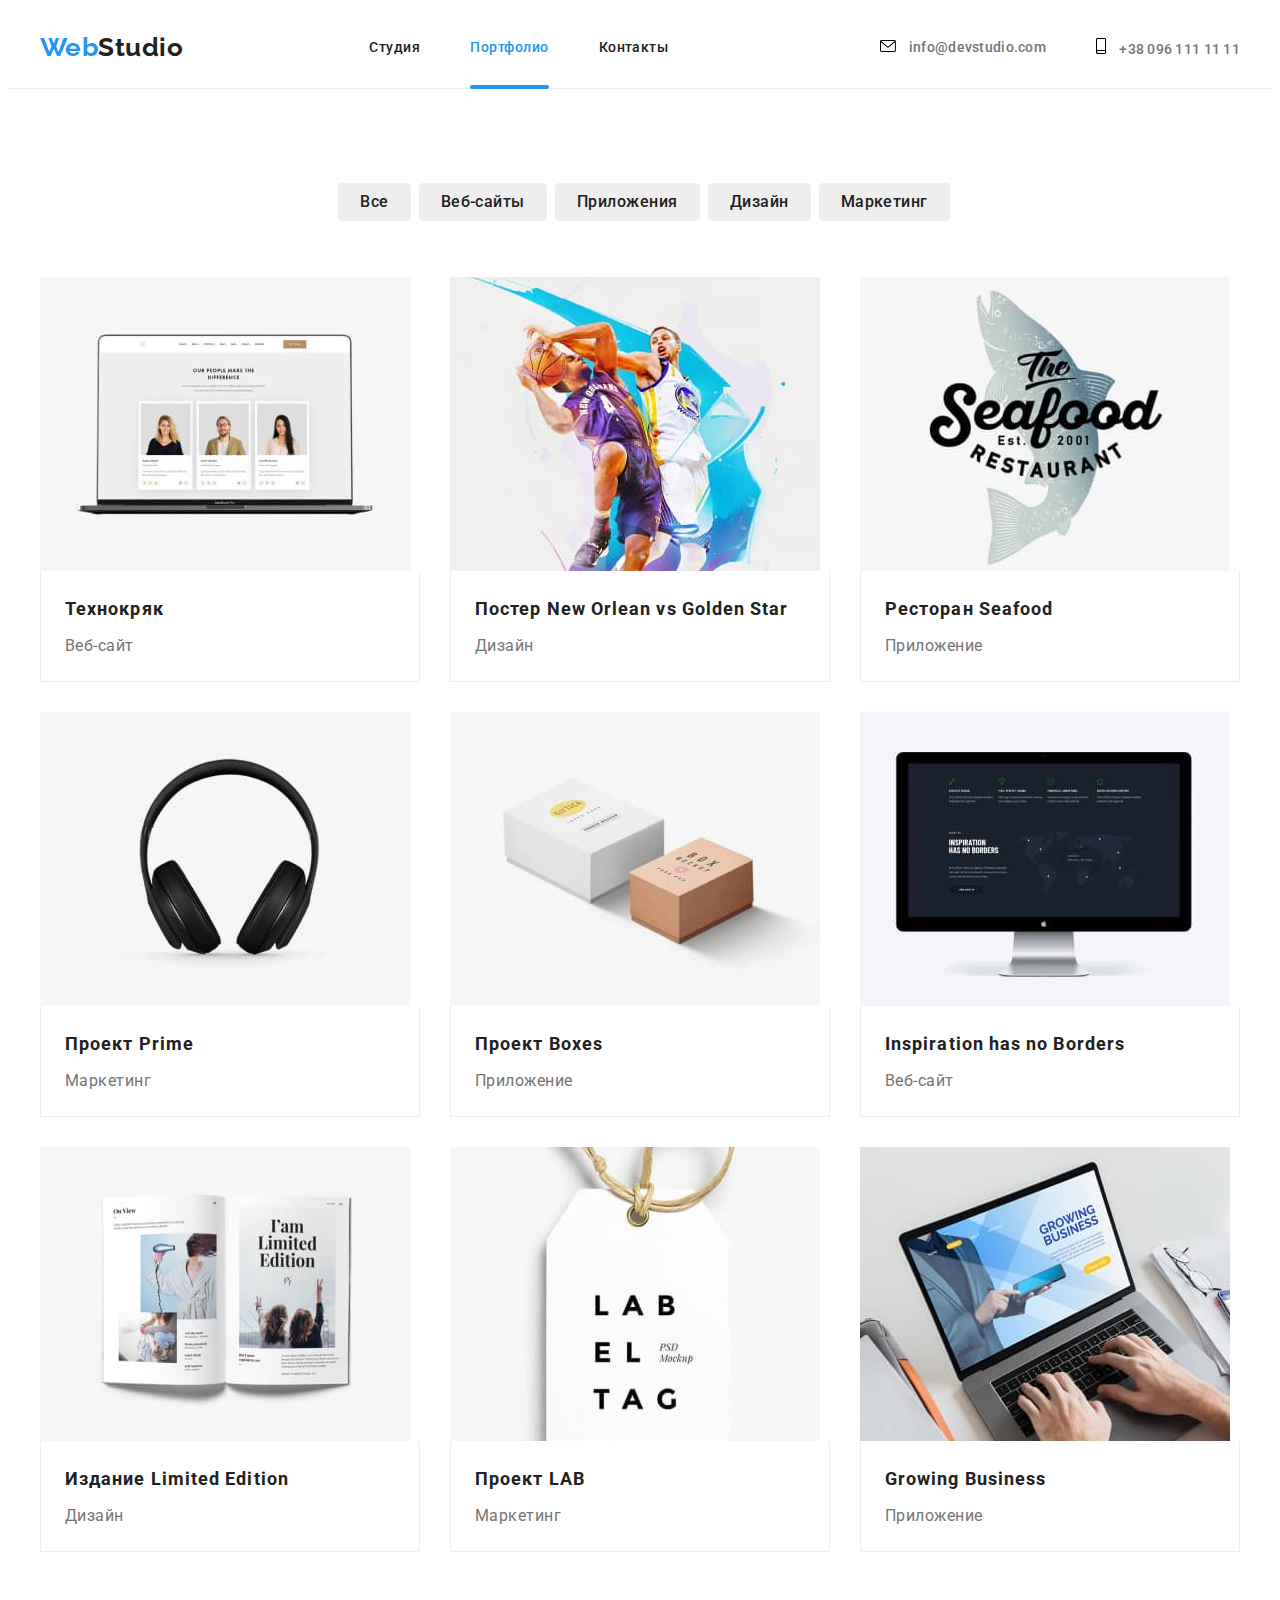
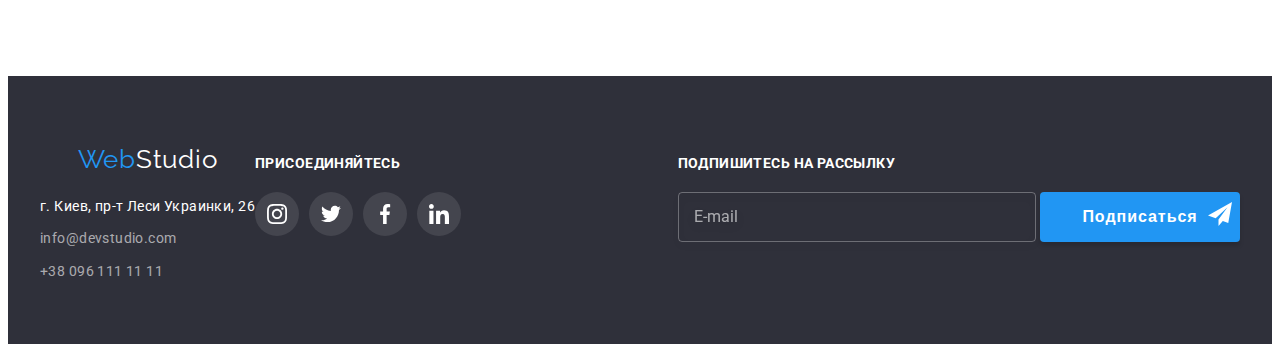
==== commit f516b574: "задание 8" ====
--- a/portfolio.html
+++ b/portfolio.html
@@ -25,13 +25,13 @@
     <link rel="stylesheet" href="./css/main.min.css">
 </head>
 <body>
-   <!--HEADER-->
-   <!--<header class="header-section portfolio-line">
+   <!--HEADER -->
+   <header class="header-section portfolio-line">
     <div class="container header-container">
       <nav class="header-nav">
         <a class="logo" href=""><span class="logo-web">Web</span>Studio</a> 
         <ul class="header-list list">
-            <li class="header-list__item"><a class="header-list__link" href="./index.html">Студия</a></li>
+            <li class="header-list__item"><a class="header-list__link " href="./index.html">Студия</a></li>
             <li class="header-list__item"><a class="header-list__link current" href="./portfolio.html">Портфолио</a></li>
             <li class="header-list__item"><a class="header-list__link" href="">Контакты</a></li>
         </ul>
@@ -52,9 +52,60 @@
                     +38 096 111 11 11</a>
             </li>
         </ul>
-     
+     <!--MOBILE MENU-->
+     <button type="button" class="menu-open-btn">
+        <svg class="menu-open-icon" width="40" height="40">
+            <use href="./images/sprite.svg#icon-menu_24px">
+            </use>
+        </svg>
+     </button>
+    </div>
+    
+    <div class="mob-menu is-hidden">
+      <div class="container">
+        <button type="button" class="menu-close-btn">
+            <svg class="menu-close-icon" width="40" height="40">
+              <use href="./images/sprite.svg#icon-vector"></use>
+            </svg>
+          </button>
+        <ul class="mob-menu-list list">
+            <li class="mob-menu-item">
+                <a href="" class="mob-menu-link">Студия</a>
+            </li>
+            <li class="mob-menu-item">
+                <a href="" class="mob-menu-link">Портфолио</a>
+            </li>
+            <li class="mob-menu-item">
+                <a href="" class="mob-menu-link">Контакты</a>
+            </li>
+        </ul>
+        <div class="mob-menu-bottom">
+        <ul class="mob-contacts-list list">
+            <li class="mob-contacts-item">
+                <a href="" class="mob-contacts-link">+38 096 111 11 11</a>
+            </li>
+            <li class="mob-contacts-item">
+                <a href="" class="mob-contacts-link">info@devstudio.com</a>
+            </li>
+        </ul>
+        <ul class="mob-social-list list"> 
+            <li class="mob-social-item">
+                <a href="" class="mob-social-link">Instagram</a>
+            </li>
+            <li class="mob-social-item">
+                <a href="" class="mob-social-link">Twitter</a>
+            </li>
+            <li class="mob-social-item">
+                <a href="" class="mob-social-link">Facebook</a>
+            </li>
+            <li class="mob-social-item">
+                <a href="" class="mob-social-link">LinkedIn</a>
+            </li>
+        </ul>
+       </div>
+      </div>
     </div>  
-</header>-->
+</header>
 <!--HEADER END-->
     <!---->
     <main>
@@ -73,17 +124,17 @@
             <ul class="project-img__list list">
                 <li class="project-img__item">
                     <div class="project-top-wrapper"> 
-                    <img class="portfolio__img" src="./images/mobile/img (6)2x.jpg" alt="Веб-сайт Технокряк" width="370">
-                    <picture>
-                        <source srcset="./images/team/desktop/team-4-desktop.jpg 1x,
-                                        ./images/team/desktop/team-4-desktop@2x.jpg 2x" media="(min-width:1200px)">
-                        <source srcset="./images/team/tablet/team-4-tablet.jpg 1x, 
-                                        ./images/team/tablet/team-4-tablet@2x.jpg 2x" media="(min-width:768px)">
-                        <source srcset="./images/team/mobile/team-4-mobile.jpg 1x, 
-                                        ./images/team/mobile/team-4-mobile@2x.jpg 2x" media="(min-width:320px)">
-                        <img class="team-list__img" src="./images/team/team-4-mobile.jpg" 
-                             alt="Веб-сайт Технокряк" aria-label="Веб-сайт Технокряк">
-                    </picture>
+                        <picture>
+                            <source
+                                srcset="./images/descktop/peoplex1.jpg 1x, ./images/descktop/peoplex2.jpg 2x"
+                                media="(min-width:1200px)">
+                            <source srcset="./images/tablet/peoplex1.jpg 1x, ./images/tablet/peoplex2.jpg 2x"
+                                media="(min-width:768px)">
+                            <source srcset="./images/mobile/peoplex1.jpg 1x, ./images/mobile/peoplex2.jpg 2x"
+                                media="(min-width:320px)">
+                            <img class="images" src="./images/portfolio/foto9.jpg" alt="" width="370"
+                                height="294">
+                        </picture>
                     <p class="project-top-text">Технокряк это современная площадка распространения коронавируса. Компании используют эту платформу для цифрового шпионажа и атак на защищённые сервера конкурентов.</p>
                     </div>
                     <div class="subtitle">
@@ -93,7 +144,16 @@
                 </li>
                 <li class="project-img__item">
                     <div class="project-top-wrapper"> 
-                    <img class="portfolio__img" src="./images/portfolio 2.jpg" alt="Постер New Orlean vs Golden Star" width="370">
+                        <picture>
+                            <source srcset="./images/descktop/basckx1.jpg 1x, ./images/descktop/basckx2.jpg 2x"
+                                media="(min-width:1200px)">
+                            <source srcset="./images/tablet/basckx1.jpg 1x, ./images/tablet/basckx2.jpg 2x"
+                                media="(min-width:768px)">
+                            <source srcset="./images/mobile/basckx1.jpg 1x, ./images/mobile/basckx2.jpg 2x"
+                                media="(min-width:320px)">
+                            <img class="images" src="./images/portfolio/foto1.jpg" alt="" width="370"
+                                height="294">
+                        </picture>
                     <p class="project-top-text">Lorem ipsum, dolor sit amet consectetur adipisicing elit. Aperiam deserunt mollitia ipsam natus necessitatibus
                                         veritatis eaque culpa, omnis delectus accusantium?</p>
                     </div>
@@ -104,7 +164,16 @@
                 </li>
                 <li class="project-img__item">
                     <div class="project-top-wrapper"> 
-                    <img class="portfolio__img" src="./images/portfolio 3.jpg" alt="Приложение для Ресторан Seafood" width="370">
+                        <picture>
+                            <source srcset="./images/descktop/seex1.jpg 1x, ./images/descktop/seex2.jpg 2x"
+                                media="(min-width:1200px)">
+                            <source srcset="./images/tablet/seex1.jpg 1x, ./images/tablet/seex2.jpg 2x"
+                                media="(min-width:768px)">
+                            <source srcset="./images/mobile/seex1.jpg 1x, ./images/mobile/seex2.jpg 2x"
+                                media="(min-width:320px)">
+                            <img class="images" src="./images/portfolio/foto2.jpg" alt="" width="370"
+                                height="294">
+                        </picture>
                     <p class="project-top-text">Lorem ipsum, dolor sit amet consectetur adipisicing elit. Aperiam deserunt mollitia ipsam natus necessitatibus
                                         veritatis eaque culpa, omnis delectus accusantium?</p>
                     </div>
@@ -115,7 +184,19 @@
                 </li>
                 <li class="project-img__item">
                     <div class="project-top-wrapper"> 
-                    <img class="portfolio__img" src="./images/portfolio 4.jpg" alt="Проект Prime" width="370">
+                        <picture>
+                            <source
+                                srcset="./images/descktop/headphonex1.jpg 1x, ./images/descktop/headphonex2.jpg 2x"
+                                media="(min-width:1200px)">
+                            <source
+                                srcset="./images/tablet/headphonex1.jpg 1x, ./images/tablet/headphonex2.jpg 2x"
+                                media="(min-width:768px)">
+                            <source
+                                srcset="./images/mobile/headphonex1.jpg 1x, ./images/mobile/headphonex2.jpg 2x"
+                                media="(min-width:320px)">
+                            <img class="images" src="./images/portfolio/foto3.jpg" alt="" width="370"
+                                height="294">
+                        </picture>
                     <p class="project-top-text">Lorem ipsum, dolor sit amet consectetur adipisicing elit. Aperiam deserunt mollitia ipsam natus necessitatibus
                                         veritatis eaque culpa, omnis delectus accusantium?</p>
                     </div>
@@ -126,7 +207,16 @@
                 </li>
                 <li class="project-img__item">
                     <div class="project-top-wrapper"> 
-                    <img class="portfolio__img" src="./images/portfolio 5.jpg" alt="Проект Boxes" width="370">
+                        <picture>
+                            <source srcset="./images/descktop/boxx1.jpg 1x, ./images/descktop/boxx2.jpg 2x"
+                                media="(min-width:1200px)">
+                            <source srcset="./images/tablet/boxx1.jpg 1x, ./images/tablet/boxx2.jpg 2x"
+                                media="(min-width:768px)">
+                            <source srcset="./images/mobile/boxx1.jpg 1x, ./images/mobile/boxx2.jpg 2x"
+                                media="(min-width:320px)">
+                            <img class="images" src="./images/portfolio/foto4.jpg" alt="" width="370"
+                                height="294">
+                        </picture>
                     <p class="project-top-text">Lorem ipsum, dolor sit amet consectetur adipisicing elit. Aperiam deserunt mollitia ipsam natus necessitatibus
                                         veritatis eaque culpa, omnis delectus accusantium?</p>
                     </div>
@@ -137,7 +227,17 @@
                 </li>
                 <li class="project-img__item">
                     <div class="project-top-wrapper"> 
-                    <img class="portfolio__img" src="./images/portfolio 6.jpg" alt="Веб-сайт Inspiration has no Borders" width="370">
+                        <picture>
+                            <source
+                                srcset="./images/descktop/monitorx1.jpg 1x, ./images/descktop/monitorx2.jpg 2x"
+                                media="(min-width:1200px)">
+                            <source srcset="./images/tablet/monitorx1.jpg 1x, ./images/tablet/monitorx2.jpg 2x"
+                                media="(min-width:768px)">
+                            <source srcset="./images/mobile/monitorx1.jpg 1x, ./images/mobile/monitorx2.jpg 2x"
+                                media="(min-width:320px)">
+                            <img class="images" src="./images/portfolio/foto5.jpg" alt="" width="370"
+                                height="294">
+                        </picture>
                     <p class="project-top-text">Lorem ipsum, dolor sit amet consectetur adipisicing elit. Aperiam deserunt mollitia ipsam natus necessitatibus
                                         veritatis eaque culpa, omnis delectus accusantium?</p>
                     </div>
@@ -148,7 +248,17 @@
                 </li>
                 <li class="project-img__item">
                     <div class="project-top-wrapper"> 
-                    <img class="portfolio__img" src="./images/portfolio 7.jpg" alt="Издание Limited Edition" width="370">
+                        <picture>
+                            <source srcset="./images/descktop/bookx1.jpg 1x, ./images/descktop/bookx2.jpg 2x"
+                                media="(min-width:1200px)">
+                            <source srcset="./images/tablet/bookx1.jpg 1x, ./images/tablet/bookx2.jpg 2x"
+                                media="(min-width:768px)">
+                            <source srcset="./images/mobile/bookx1.jpg 1x, ./images/mobile/bookx2.jpg 2x"
+                                media="(min-width:320px)">
+                            <img class="images" src="./images/portfolio/foto6.jpg" alt="" width="370"
+                                height="294">
+                        </picture>
+
                     <p class="project-top-text">Lorem ipsum, dolor sit amet consectetur adipisicing elit. Aperiam deserunt mollitia ipsam natus necessitatibus
                                         veritatis eaque culpa, omnis delectus accusantium?</p>
                     </div>
@@ -159,7 +269,17 @@
                 </li>
                 <li class="project-img__item">
                     <div class="project-top-wrapper"> 
-                    <img class="portfolio__img"  src="./images/portfolio 8.jpg" alt="Проект LAB" width="370">
+                        <picture>
+                            <source srcset="./images/descktop/labelx1.jpg 1x, ./images/descktop/labelx2.jpg 2x"
+                                media="(min-width:1200px)">
+                            <source srcset="./images/tablet/labelx1.jpg 1x, ./images/tablet/labelx2.jpg 2x"
+                                media="(min-width:768px)">
+                            <source srcset="./images/mobile/labelx1.jpg 1x, ./images/mobile/labelx2.jpg 2x"
+                                media="(min-width:320px)">
+                            <img class="images" src="./images/portfolio/foto7.jpg" alt="" width="370"
+                                height="294">
+                        </picture>
+
                     <p class="project-top-text">Lorem ipsum, dolor sit amet consectetur adipisicing elit. Aperiam deserunt mollitia ipsam natus necessitatibus
                                         veritatis eaque culpa, omnis delectus accusantium?</p>
                     </div>
@@ -170,7 +290,17 @@
                 </li>
                 <li class="project-img__item">
                     <div class="project-top-wrapper"> 
-                    <img class="portfolio__img" src="./images/portfolio 9.jpg" alt="Приложение Growing Business" width="370">
+                        <picture>
+                            <source
+                                srcset="./images/descktop/macbookx1.jpg 1x, ./images/descktop/macbookx2.jpg 2x"
+                                media="(min-width:1200px)">
+                            <source srcset="./images/tablet/macbookx1.jpg 1x, ./images/tablet/macbookx2.jpg 2x"
+                                media="(min-width:768px)">
+                            <source srcset="./images/mobile/macbookx1.jpg 1x, ./images/mobile/macbookx2.jpg 2x"
+                                media="(min-width:320px)">
+                            <img class="images" src="./images/portfolio/foto8.jpg" alt="" width="370"
+                                height="294">
+                        </picture>
                     <p class="project-top-text">Lorem ipsum, dolor sit amet consectetur adipisicing elit. Aperiam deserunt mollitia ipsam natus necessitatibus
                                         veritatis eaque culpa, omnis delectus accusantium?</p>
                     </div>
@@ -186,7 +316,7 @@
         
     </main> 
     <!--footer-->
-<!--<footer class="footer">
+    <footer class="footer">
         <div class="container footer-conteiner">
          <div class="part-adress">
          <a class="footer-logo" href=""><span class="footer-logo-web">Web</span>Studio</a>
@@ -208,28 +338,28 @@
                          <li class="footer-social__item">
                              <a href="" class="footer-social__link link">
                                  <svg class="footer-social__icon" width="20" height="20">
-                                     <use href="./images/sprite.svg#icon-instagram"
+                                     <use href="./images/sprite.svg#icon-instagram"></use>
                                  </svg>
                              </a>
                          </li>
                          <li class="footer-social__item">
                              <a href="" class="footer-social__link link">
                                   <svg class="footer-social__icon" width="20" height="20">
-                                     <use href="./images/sprite.svg#icon-twitter"
+                                     <use href="./images/sprite.svg#icon-twitter"></use>
                                  </svg>
                              </a>
                          </li>
                          <li class="footer-social__item">
                              <a href="" class="footer-social__link link">
                                  <svg class="footer-social__icon" width="20" height="20">
-                                     <use href="./images/sprite.svg#icon-facebook"
+                                     <use href="./images/sprite.svg#icon-facebook"></use>
                                  </svg>
                              </a>
                          </li>
                          <li class="footer-social__item">
                              <a href="" class="footer-social__link link">
                                  <svg class="footer-social__icon" width="20" height="20">
-                                     <use href="./images/sprite.svg#icon-linkedin"
+                                     <use href="./images/sprite.svg#icon-linkedin"></use>
                                  </svg>
                              </a>
                          </li>  
@@ -248,6 +378,7 @@
              </form>
          </div>
      </div>
-     </footer>-->
+     </footer>
+    <script src="./js/menu.js"></script>
 </body>
 </html>--- a/css/main.min.css
+++ b/css/main.min.css
@@ -1,2 +1,2 @@
-:root{--primary-text-color: #212121;--secondary-text-color: #757575;--accent-color: #2196f3;--primary-bg-color: #e5e5e5;--secondary-bg-color: #2f303a;--grey-bg-color: #f5f4fa;--color-title: #ffffff;--color-btn: #2196f3;--transition-duration: 250ms;--transition-timing-function: cubic-bezier(0.4, 0, 0.2, 1)}p,h1,h2,h3,h4,h5,h6{margin:0;padding:0}ul{margin:0;padding-left:0}img{display:block}body{color:var(--secondary-text-color);font-family:Roboto, sans-serif;font-size:16px;line-height:1.19;letter-spacing:0.03em;font-family:'Roboto', sans-serif}.list{list-style:none;margin:0;padding:0}.link{text-decoration:none}.container{width:100%;margin:0 auto}@media screen and (min-width: 480px){.container{max-width:480px}}@media screen and (min-width: 768px){.container{max-width:768px}}@media screen and (min-width: 1200px){.container{max-width:1200px}}.section{padding-top:60px;padding-bottom:60px}@media screen and (min-width: 1200px){.section{padding-top:94px;padding-bottom:94px}}.visually-hidden{position:absolute;width:1px;height:1px;margin:-1px;border:0;padding:0;white-space:nowrap;clip-path:inset(100%);clip:rect(0 0 0 0);overflow:hidden}.header{padding-top:32px;padding-bottom:32px}.header-container{display:flex;align-items:center;padding-top:16px;padding-bottom:16px}.header-nav{display:flex;align-items:center}.header-list{display:none}@media screen and (min-width: 768px){.header-list{display:flex;align-items:center;margin-left:93px}.header-list .header-list__item:not(:last-child){margin-right:50px}}.contact-list{display:none}@media screen and (min-width: 768px){.contact-list{display:block;flex-wrap:wrap;margin-left:auto;justify-content:flex-end}}@media screen and (min-width: 1200px){.contact-list{display:flex;align-items:center}}.logo{font-weight:700;font-size:26px;line-height:1.19;color:var(--primary-text-color);text-decoration:none;font-family:'Raleway', sans-serif}.logo-web{color:var(--accent-color)}.header-list,.header-list__link{font-weight:500;font-size:14px;line-height:1.14;text-decoration:none;color:var(--primary-text-color);font-family:'Roboto', sans-serif;position:relative;transition:color 250ms cubic-bezier(0.4, 0, 0.2, 1)}.header-list__link:hover,.header-list__link:focus{color:var(--accent-color)}.header-list__link.current{color:var(--accent-color)}.header-contact{font-weight:500;font-size:14px;line-height:1.14;letter-spacing:0.02em;text-decoration:none;color:var(--secondary-text-color);font-family:'Roboto', sans-serif;transition:color 250ms cubic-bezier(0.4, 0, 0.2, 1)}.header-contact:hover,.header-contact:focus{color:var(--accent-color)}.contact-list__item{display:flex;align-items:center}.contact-list__item:not(:last-child){margin-right:50px}.meil-icon{width:16px;height:12px;margin-right:10px;fill:#000;transition:fill 250ms cubic-bezier(0.4, 0, 0.2, 1)}.header-contact:hover .meil-icon,.header-contact:focus .meil-icon{fill:var(--accent-color)}.tel-icon{width:10px;height:16px;margin-right:10px;fill:#000;transition:fill 250ms cubic-bezier(0.4, 0, 0.2, 1)}.header-contact:hover .tel-icon,.header-contact:focus .tel-icon{fill:var(--accent-color)}.current::after{content:'';position:absolute;width:100%;height:4px;border-radius:2px;background-color:var(--accent-color);display:block;bottom:-34px}.header__mobile-menu-btn,.mobile-menu__close-btn{width:40px;height:40px;display:flex;align-items:center;margin-left:auto;background-color:transparent;border:none;cursor:pointer}@media screen and (min-width: 768px){.header__mobile-menu-btn,.mobile-menu__close-btn{display:none}}.header__mobile-menu-icon,.mobile-menu__close-icon{fill:#000;transition:fill var(--transition-duration) var(--transition-timing-function);cursor:pointer}.header__mobile-menu-icon:hover,.header__mobile-menu-icon:focus,.mobile-menu__close-icon:hover,.mobile-menu__close-icon:focus{fill:var(--accent-color)}.mob-menu{position:absolute;background-color:#ffffff;width:100vw;height:100vh;top:0;padding-top:48px;padding-bottom:48px}.mob-menu .container{position:relative}.mob-menu-list{margin-bottom:302px}.mob-menu-item:not(:last-child){margin-bottom:32px}.mob-menu-item .mob-menu-link{font-weight:500;font-size:40px;line-height:cal(47/40);letter-spacing:0.02em;text-decoration:none;color:#212121}.mob-contacts-list{margin-bottom:64px}.mob-contacts-item:not(:last-child){margin-bottom:32px}.mob-contacts-item .mob-contacts-link{font-weight:500;font-size:24px;line-height:calc(28 / 24);letter-spacing:0.02em;color:#757575;text-decoration:none}.mob-contacts-item:first-child .mob-contacts-link{font-size:34px}.mob-social-list{display:flex}.mob-social-item:not(:last-child){margin-right:10px;padding-right:10px;border-right:1px solid rgba(33,33,33,0.2)}.mob-social-link{font-weight:500;font-size:18px;line-height:calc(22 / 18);text-decoration:none;letter-spacing:0.02em;color:#2196F3}.mobile-menu__close-btn{position:absolute;right:16px;top:-37px}.hero{display:block;background-image:linear-gradient(to right, rgba(47,48,58,0.4), rgba(47,48,58,0.4)),url("../images/mobile/bg-img-mob.jpg");background-repeat:no-repeat;background-position:center;background-size:cover;padding-top:118px;padding-bottom:118px;text-align:center}@media screen and (min-device-pixel-ratio: 2), (min-resolution: 192dpi), (min-resolution: 2dppx){.hero{background-image:linear-gradient(to right, rgba(47,48,58,0.4), rgba(47,48,58,0.4)),url("../images/mobile/bg-img-mob-2x.jpg")}}@media screen and (min-width: 768px){.hero{background-image:linear-gradient(to right, rgba(47,48,58,0.4), rgba(47,48,58,0.4)),url("../images/tab/bg-img-tab.jpg")}}@media screen and (min-width: 768px) and (min-device-pixel-ratio: 2), screen and (min-width: 768px) and (min-resolution: 192dpi), screen and (min-width: 768px) and (min-resolution: 2dppx){.hero{background-image:linear-gradient(to right, rgba(47,48,58,0.4), rgba(47,48,58,0.4)),url("../images/tab/bg-img-2x.jpg")}}@media screen and (min-width: 1200px){.hero{padding-top:200px;padding-bottom:200px;background-image:linear-gradient(to right, rgba(47,48,58,0.4), rgba(47,48,58,0.4)),url("../../images/desctop/bg-img.jpg")}}@media screen and (min-width: 1200px) and (min-device-pixel-ratio: 2), screen and (min-width: 1200px) and (min-resolution: 192dpi), screen and (min-width: 1200px) and (min-resolution: 2dppx){.hero{background-image:linear-gradient(to right, rgba(47,48,58,0.4), rgba(47,48,58,0.4)),url("../images/desctop/bg-img-2x.jpg")}}.hero-title{display:block;font-weight:900;font-size:26px;line-height:1.62;letter-spacing:0.06em;text-transform:uppercase;color:var(--color-title);margin:0 auto;margin-bottom:30px;text-align:center}@media screen and (min-width: 480px){.hero-title{width:360px}}@media screen and (min-width: 1200px){.hero-title{width:696px;font-size:44px;line-height:1.36}}.hero-btn{background-color:var(--color-btn);color:var(--color-title);font-weight:700;font-size:16px;line-height:1.87;width:200px;height:50px;letter-spacing:0.06em;text-align:center;display:flex;align-items:center;box-shadow:0px 4px 4px rgba(0,0,0,0.15);border-radius:4px;justify-content:center;margin:0 auto}.features{width:100%;padding-bottom:30px}@media screen and (min-width: 1200px){.features{padding-bottom:47px}}.feature__title{font-weight:700;font-size:14px;line-height:1.14;letter-spacing:0.03em;text-transform:uppercase;color:var(--primary-text-color);margin-bottom:10px;text-align:center}@media screen and (min-width: 768px){.feature__title{text-align:left}}.feature__text{font-size:14px;line-height:1.71;letter-spacing:0.03em;color:var(--secondary-text-color)}.feature__list{margin-left:-30px}@media screen and (min-width: 768px){.feature__list{display:flex;flex-wrap:wrap;margin-left:-30px}}.feature__item{margin-bottom:30px;display:block;justify-content:center}@media screen and (min-width: 768px){.feature__item{flex-basis:calc(100% / 2 - 30px);margin-left:30px}}@media screen and (min-width: 1200px){.feature__item{flex-basis:calc(100% / 4 - 30px)}}.feature__iconbg{width:100%;height:120px;background-color:var(--grey-bg-color);margin-bottom:30px;border-radius:4px;display:flex;align-items:center;justify-content:center}.work{display:none}@media screen and (min-width: 1200px){.work{display:block;padding-top:47px}}.work__title{color:var(--primary-text-color);font-weight:700;font-size:36px;line-height:1.16;text-align:center;letter-spacing:0.03em;margin:0 auto;margin-bottom:50px}.work__list{display:flex;margin-left:-30px}.work__item{flex-basis:calc(100% / 3 - 30px);margin-left:30px;position:relative}.work__subtitle{position:absolute;left:0;bottom:0;text-transform:uppercase;font-weight:700;font-size:14px;line-height:1.14;text-align:center;letter-spacing:0.03em;color:#ffffff;display:flex;width:370px;height:70px;background-color:rgba(47,48,58,0.8);align-items:center;justify-content:center}.team{background-color:var(--grey-bg-color)}.team__title{font-weight:700;font-size:28px;line-height:1.16;letter-spacing:0.03em;color:var(--primary-text-color);text-align:center;margin-bottom:30px}@media screen and (min-width: 1200px){.team__title{margin-bottom:50px;font-size:36px}}.team-list__title{display:flex;font-weight:500;font-size:16px;line-height:1.19;letter-spacing:0.03em;text-align:center;justify-content:center;color:var(--primary-text-color);margin-top:30px;margin-bottom:10px}.team-list__pro{display:flex;font-size:16px;line-height:1.19;letter-spacing:0.03em;text-align:center;color:var(--secondary-text-color);justify-content:center;padding-bottom:16px}.team-list{margin-left:-30px}@media screen and (min-width: 768px){.team-list{display:flex;flex-wrap:wrap;margin-left:-30px}}.team-list__item{width:100%;margin-bottom:30px;box-shadow:0px 1px 3px rgba(0,0,0,0.12),0px 1px 1px rgba(0,0,0,0.14),0px 2px 1px rgba(0,0,0,0.2);border-radius:0px 0px 4px 4px;border-bottom:var(--grey-bg-color);background-color:#ffffff}@media screen and (min-width: 768px){.team-list__item{flex-basis:calc(100% / 2 - 30px);margin-left:30px}}@media screen and (min-width: 1200px){.team-list__item{flex-basis:calc(100% / 4 - 30px)}}.social-list__item{width:44px;height:44px;margin-bottom:30px}.social-list__item+.social-list__item{margin-left:10px}.social-list__link{width:100%;height:100%;display:block;border-radius:50%;display:flex;align-items:center;justify-content:center;transition:background-color 250ms cubic-bezier(0.4, 0, 0.2, 1)}.social-list__link:hover,.social-list__link:focus{background-color:var(--color-btn)}.social-list{display:flex;justify-content:center}.social-list__icon{width:20px;height:20px;fill:#afb1b8;transition:fill 250ms cubic-bezier(0.4, 0, 0.2, 1)}.social-list__link:hover .social-list__icon,.social-list__link:focus .social-list__icon{fill:#ffffff}.client__title{font-weight:700;font-size:28px;line-height:1.16;letter-spacing:0.03em;color:var(--primary-text-color);text-align:center;margin:0 auto;margin-bottom:30px}@media screen and (min-width: 1200px){.client__title{margin-bottom:50px;font-size:36px}}.client__list{display:flex;flex-wrap:wrap;margin-left:-30px;justify-content:center;margin-bottom:-30px}.client__item{height:90px;justify-content:center;margin-bottom:30px;flex-basis:calc(100% / 2 - 30px);margin-left:30px}@media screen and (min-width: 768px){.client__item{flex-basis:calc(100% / 3 - 30px)}}@media screen and (min-width: 1200px){.client__item{flex-basis:calc(100% / 6 - 30px)}}.client__link{display:flex;width:170px;height:92px;border:1px solid #afb1b8;box-sizing:border-box;border-radius:4px;align-items:center;justify-content:center;transition:border 250ms cubic-bezier(0.4, 0, 0.2, 1)}.client__link:hover,.client__link:focus{border:1px solid var(--accent-color)}.client__icon{width:106px;height:60px;fill:#afb1b8;transition:fill 250ms cubic-bezier(0.4, 0, 0.2, 1)}.client__link:hover .client__icon,.client__link:focus .client__icon{fill:var(--color-btn)}.footer{background-color:var(--secondary-bg-color);padding-top:60px;padding-bottom:60px;display:block}.footer-conteiner{display:flex;align-items:baseline}.footer-logo{display:flex;font-weight:400;font-size:26px;line-height:1.19;letter-spacing:0.03em;color:var(--color-title);text-decoration:none;font-family:'Raleway', sans-serif;margin-bottom:20px}.part-adress{display:block;margin-right:70px;margin-left:0}.part-social{display:block}.footer-logo-web{color:var(--accent-color)}.adres{font-style:normal}.adres-list__item,.adres-list__contact{font-size:14px;line-height:1.71;letter-spacing:0.03em;color:rgba(255,255,255,0.6);text-decoration:none;font-family:'Roboto', sans-serif}.adres-adres{font-size:14px;line-height:1.71;letter-spacing:0.03em;color:var(--color-title);font-family:'Roboto', sans-serif}.adres-list__item{margin-top:9px}.footer-text{text-transform:uppercase;font-style:normal;font-weight:700;font-size:14px;line-height:1.14;letter-spacing:0.03em;margin-bottom:20px;color:var(--color-title);margin-top:20px}.footer-social__item{width:44px;height:44px;margin-bottom:30px}.footer-social__item+.footer-social__item{margin-left:10px}.footer-social__link{width:100%;height:100%;display:block;border-radius:50%;display:flex;align-items:center;justify-content:center;background:rgba(255,255,255,0.1);transition:background-color 250ms cubic-bezier(0.4, 0, 0.2, 1)}.footer-social__link:hover,.footer-social__link:focus{background-color:var(--color-btn)}.footer-social__list{display:flex;justify-content:center}.footer-social__icon{width:20px;height:20px;fill:#ffffff}.footer-email{margin-left:auto}.btn-email{background-color:var(--color-btn);color:var(--color-title);cursor:pointer;font-weight:700;font-size:16px;line-height:1.87;min-width:200px;height:50px;display:inline-block;letter-spacing:0.06em;text-align:center;box-shadow:0px 4px 4px rgba(0,0,0,0.15);border-radius:4px;border:transparent;align-items:center;padding:10px 29px;position:relative}.email-input{width:358px;height:50px;background-color:transparent;border:1px solid rgba(255,255,255,0.3);box-sizing:border-box;filter:drop-shadow(0px 4px 4px rgba(0,0,0,0.15));border-radius:4px;padding:15px;color:var(--color-title)}.email-input::placeholder{font-family:Roboto;font-style:normal;font-weight:normal;font-size:16px;line-height:1,25;color:rgba(255,255,255,0.6)}.email-icon{fill:#ffffff;width:24px;height:24px;position:absolute;margin-left:10px}.portfolio-line{border-bottom:1px solid #ececec}.portfolio__img{width:100%;text-align:center}.project-btn__list{display:flex;flex-wrap:wrap;justify-content:start;margin-bottom:50px;margin-top:-6px;margin-right:-8px}@media screen and (min-width: 768px){.project-btn__list{justify-content:center;margin-bottom:30px}}@media screen and (min-width: 1200px){.project-btn__list{flex-wrap:nowrap;justify-content:center;margin-bottom:50px}}.project-btn__item{padding-top:6px;padding-bottom:6px}.project-btn__item:not(:last-child){margin-right:8px}.project-btn{font-weight:500;font-size:16px;line-height:1.62;letter-spacing:0.03em;color:var(--primary-text-color);cursor:pointer;border:none;font-family:inherit;border-radius:4px;padding-top:6px;padding-bottom:6px;padding-left:22px;padding-right:22px;transition:background-color 250ms cubic-bezier(0.4, 0, 0.2, 1),box-shadow 250ms cubic-bezier(0.4, 0, 0.2, 1)}.project-btn:hover,.project-btn:focus{color:var(--color-title);background-color:var(--accent-color);box-shadow:0px 3px 1px rgba(0,0,0,0.1),0px 1px 2px rgba(0,0,0,0.08),0px 2px 2px rgba(0,0,0,0.12)}.project-img__list{margin-left:-30px}@media screen and (min-width: 768px){.project-img__list{display:flex;flex-wrap:wrap;margin-left:-30px}}.project-img__item{width:100%;margin-bottom:30px;display:block;justify-content:center}@media screen and (min-width: 768px){.project-img__item{flex-basis:calc(100% / 2 - 30px);margin-left:30px}}@media screen and (min-width: 1200px){.project-img__item{flex-basis:calc(100% / 3 - 30px)}}.project-img__item:hover,.project-img__item:focus{cursor:pointer;box-shadow:0px 1px 1px rgba(0,0,0,0.12),0px 4px 4px rgba(0,0,0,0.06),1px 4px 6px rgba(0,0,0,0.16)}.project-top-wrapper{position:relative;overflow:hidden;display:block}.project-top-text{font-size:18px;line-height:1.56;color:var(--color-title);background-color:var(--accent-color);position:absolute;top:0;left:0;height:100%;display:flex;align-items:center;justify-content:center;padding-left:24px;padding-right:24px;transform:translateY(100%);transition:transform 250ms cubic-bezier(0.4, 0, 0.2, 1)}.project-img__item:hover .project-top-text{transform:translateY(0)}.project-img__title{font-weight:700;font-size:18px;line-height:2;letter-spacing:0.06em;color:var(--primary-text-color);font-family:'Roboto', sans-serif;margin-bottom:4px}.project-img__text{font-size:16px;line-height:1.87;letter-spacing:0.03em;color:var(--secondary-text-color);font-family:'Roboto', sans-serif}.subtitle{padding-top:20px;padding-bottom:20px;padding-left:24px;padding-right:24px;background:#ffffff;border-bottom:1px solid #eeeeee;border-left:1px solid #eeeeee;border-right:1px solid #eeeeee}.backdrop{position:fixed;width:100vw;height:100vh;top:0;background-color:rgba(0,0,0,0.2);display:flex;align-items:center;justify-content:center;transition:opacity 250ms cubic-bezier(0.4, 0, 0.2, 1),visibility 250ms cubic-bezier(0.4, 0, 0.2, 1)}.backdrop.is-hidden{opacity:0;visibility:hidden;pointer-events:0}.backdrop.is-hidden .modal{transform:scale(1.5) rotate(360deg)}.modal{width:528px;min-height:581px;background-color:#ffffff;box-shadow:0px 1px 3px rgba(0,0,0,0.12),0px 1px 1px rgba(0,0,0,0.14),0px 2px 1px rgba(0,0,0,0.2);border-radius:4px;position:relative;transform:scale(1) rotate(0);transition:transform 250ms cubic-bezier(0.4, 0, 0.2, 1);padding:40px}.modal-title{font-family:Roboto;font-style:normal;font-weight:bold;font-size:20px;line-height:1.15;text-align:center;letter-spacing:0.03em;color:#212121;margin-bottom:12px}.modal-input{width:100%;height:40px;border:1px solid rgba(33,33,33,0.2);border-radius:4px;padding-left:40px;padding-right:20px;outline:none}.modal-input:focus{border-color:var(--accent-color);cursor:pointer}.modal-input:focus+.modal-icon{fill:var(--accent-color)}.input-label{font-family:Roboto;font-style:normal;font-weight:normal;font-size:12px;line-height:1.16;letter-spacing:0.01em;color:#757575;display:block}.modal-field{margin-bottom:15px}.input-wrapper{display:block;position:relative}.modal-icon{position:absolute;left:10px;top:50%;transform:translateY(-50%);fill:#212121}.modal-text-input{width:100%;height:120px;border:1px solid rgba(33,33,33,0.2);border-radius:4px;resize:none;outline:none;padding:10px}.modal-text-input:focus{border-color:var(--accent-color);cursor:pointer}.modal-text-input::placeholder{font-size:12px;line-height:1.16;letter-spacing:0.01em;color:rgba(117,117,117,0.5)}.close-btn{position:absolute;top:10px;right:10px;background-color:transparent;border-radius:50%;width:30px;height:30px;border:1px solid rgba(0,0,0,0.1);display:flex;align-items:center;justify-content:center;cursor:pointer}.close-btn:hover .close-btn-icon,.close-btn:focus .close-btn-icon{fill:var(--accent-color)}.close-btn-icon{width:11px;height:11px}.form-btn{width:200px;height:50px;background-color:var(--color-btn);color:var(--color-title);font-weight:500;font-size:16px;line-height:1.875;display:flex;align-items:center;text-align:center;letter-spacing:0.06em;justify-content:center;box-shadow:0px 4px 4px rgba(0,0,0,0.15);border-radius:4px;margin:0 auto;margin-top:30px;border:none}.chek-text{font-size:14px;line-height:1.7;letter-spacing:0.03em;color:#757575;display:flex;margin-top:20px;text-align:center}.chek-text span{width:15px;height:15px;border:2px solid #000;display:flex;border-radius:3px;margin-right:8px;justify-content:center;align-items:center}.chek-text-a{margin-left:5px;color:var(--accent-color)}.modal-checkbox:checked+.chek-text span{background-color:var(--accent-color);border:none}
+:root{--primary-text-color: #212121;--secondary-text-color: #757575;--accent-color: #2196f3;--primary-bg-color: #e5e5e5;--secondary-bg-color: #2f303a;--grey-bg-color: #f5f4fa;--color-title: #ffffff;--color-btn: #2196f3;--transition-duration: 250ms;--transition-timing-function: cubic-bezier(0.4, 0, 0.2, 1)}p,h1,h2,h3,h4,h5,h6{margin:0;padding:0}ul{margin:0;padding-left:0}img{display:block}body{color:var(--secondary-text-color);font-family:Roboto, sans-serif;font-size:16px;line-height:1.19;letter-spacing:0.03em;font-family:'Roboto', sans-serif}.list{list-style:none;margin:0;padding:0}.link{text-decoration:none}.container{margin:0 auto;padding-left:15px;padding-right:15px}@media screen and (min-width: 480px){.container{max-width:480px}}@media screen and (min-width: 768px){.container{max-width:768px}}@media screen and (min-width: 1200px){.container{max-width:1200px}}.section{padding-top:60px;padding-bottom:60px}@media screen and (min-width: 1200px){.section{padding-top:94px;padding-bottom:94px}}.visually-hidden{position:absolute;width:1px;height:1px;margin:-1px;border:0;padding:0;white-space:nowrap;clip-path:inset(100%);clip:rect(0 0 0 0);overflow:hidden}.header{padding-top:32px;padding-bottom:32px}.header-container{display:flex;align-items:center}.header-nav{display:flex;align-items:center}.header-list{display:none;align-items:center}.header-list .header-list__item:not(:last-child){margin-right:50px}@media screen and (min-width: 768px){.header-list{display:flex;margin-left:93px}}.contact-list{display:none}@media screen and (min-width: 768px){.contact-list{display:flex;flex-direction:column;padding-left:84px;margin-left:auto}}@media screen and (min-width: 1200px){.contact-list{display:flex;flex-direction:row;margin-left:auto}}.logo{font-weight:700;font-size:26px;line-height:1.19;color:var(--primary-text-color);text-decoration:none;font-family:'Raleway', sans-serif;padding-top:16px;padding-bottom:16px;margin-right:93px;display:flex}@media screen and (min-width: 1200px){.logo{padding-top:24px;padding-bottom:25px}}.logo-web{color:var(--accent-color)}.header-list,.header-list__link{font-weight:500;font-size:14px;line-height:1.14;text-decoration:none;color:var(--primary-text-color);font-family:'Roboto', sans-serif;position:relative;transition:color 250ms cubic-bezier(0.4, 0, 0.2, 1)}.header-list__link:hover,.header-list__link:focus{color:var(--accent-color)}.header-list__link.current{color:var(--accent-color)}.header-contact{font-weight:500;font-size:14px;line-height:1.14;letter-spacing:0.02em;text-decoration:none;color:var(--secondary-text-color);font-family:'Roboto', sans-serif;transition:color 250ms cubic-bezier(0.4, 0, 0.2, 1)}.header-contact:hover,.header-contact:focus{color:var(--accent-color)}.contact-list__item{display:flex;align-items:center}.contact-list__item:not(:last-child){margin-right:50px}.meil-icon{width:16px;height:12px;margin-right:10px;fill:#000;transition:fill 250ms cubic-bezier(0.4, 0, 0.2, 1)}.header-contact:hover .meil-icon,.header-contact:focus .meil-icon{fill:var(--accent-color)}.tel-icon{width:10px;height:16px;margin-right:10px;fill:#000;transition:fill 250ms cubic-bezier(0.4, 0, 0.2, 1)}.header-contact:hover .tel-icon,.header-contact:focus .tel-icon{fill:var(--accent-color)}.current::after{content:'';position:absolute;width:100%;height:4px;border-radius:2px;background-color:var(--accent-color);display:block;bottom:-34px}.menu-open-btn,.menu-close-btn{width:40px;height:40px;display:flex;align-items:center;justify-content:center;margin-left:auto;border:none;background-color:transparent;cursor:pointer}@media screen and (min-width: 768px){.menu-open-btn,.menu-close-btn{display:none}}.menu-open-btn:hover,.menu-open-btn:focus,.menu-close-btn:hover,.menu-close-btn:focus{fill:var(--accent-color)}.menu-close-btn{position:absolute;right:16px;top:-37px}.mob-menu{position:absolute;background-color:#ffffff;width:100vw;height:100vh;top:0;padding-top:48px;padding-bottom:48px}.mob-menu .container{position:relative;display:flex;flex-direction:column}.mob-menu.is-hidden{opacity:0;visibility:hidden;pointer-events:none}.mob-menu-bottom{margin-top:auto}.mob-menu-item:not(:last-child){margin-bottom:32px}.mob-menu-item .mob-menu-link{font-weight:500;font-size:40px;line-height:calc(47 / 40);letter-spacing:0.02em;color:#212121;text-decoration:none}.mob-contacts-lis{margin-bottom:64px}.mob-contacts-item:not(:last-child){margin-bottom:32px}.mob-contacts-item .mob-contacts-link{font-weight:500;font-size:24px;line-height:calc(28 / 24);letter-spacing:0.02em;color:#757575;text-decoration:none}.mob-contacts-item:first-child .mob-contacts-link{font-size:34px}.mob-social-list{display:flex;padding-top:64px}.mob-social-item:not(:last-child){margin-right:10px;padding-right:10px;border-right:1px solid rgba(33,33,33,0.2)}.mob-social-link{font-weight:500;font-size:18px;line-height:calc(22 / 18);letter-spacing:0.02em;color:#2196F3;text-decoration:none}.hero{display:block;background-image:linear-gradient(to right, rgba(47,48,58,0.4), rgba(47,48,58,0.4)),url("../images/mobile/herox1.jpg");background-repeat:no-repeat;background-position:center;background-size:cover;padding-top:118px;padding-bottom:118px;text-align:center}@media screen and (min-device-pixel-ratio: 2), (min-resolution: 192dpi), (min-resolution: 2dppx){.hero{background-image:linear-gradient(to right, rgba(47,48,58,0.4), rgba(47,48,58,0.4)),url("../images/mobile/herox2.jpg")}}@media screen and (min-width: 768px){.hero{background-image:linear-gradient(to right, rgba(47,48,58,0.4), rgba(47,48,58,0.4)),url("../images/tablet/herox1.jpg")}}@media screen and (min-width: 768px) and (min-device-pixel-ratio: 2), screen and (min-width: 768px) and (min-resolution: 192dpi), screen and (min-width: 768px) and (min-resolution: 2dppx){.hero{background-image:linear-gradient(to right, rgba(47,48,58,0.4), rgba(47,48,58,0.4)),url("../images/tablet/herox2.jpg")}}@media screen and (min-width: 1200px){.hero{padding-top:200px;padding-bottom:200px;background-image:linear-gradient(to right, rgba(47,48,58,0.4), rgba(47,48,58,0.4)),url("../images/descktop/herox1.jpg")}}@media screen and (min-width: 1200px) and (min-device-pixel-ratio: 2), screen and (min-width: 1200px) and (min-resolution: 192dpi), screen and (min-width: 1200px) and (min-resolution: 2dppx){.hero{background-image:linear-gradient(to right, rgba(47,48,58,0.4), rgba(47,48,58,0.4)),url("../images/descktop/herox2.jpg")}}.hero-title{display:block;font-weight:900;font-size:26px;line-height:1.62;letter-spacing:0.06em;text-transform:uppercase;color:var(--color-title);margin:0 auto;margin-bottom:30px;text-align:center}@media screen and (min-width: 480px){.hero-title{width:360px}}@media screen and (min-width: 1200px){.hero-title{width:696px;font-size:44px;line-height:1.36}}.hero-btn{background-color:var(--color-btn);color:var(--color-title);font-weight:700;font-size:16px;line-height:1.87;width:200px;height:50px;letter-spacing:0.06em;text-align:center;display:flex;align-items:center;box-shadow:0px 4px 4px rgba(0,0,0,0.15);border-radius:4px;justify-content:center;margin:0 auto}.features{width:100%;padding-bottom:30px}@media screen and (min-width: 1200px){.features{padding-bottom:47px}}.feature__title{font-weight:700;font-size:14px;line-height:1.14;letter-spacing:0.03em;text-transform:uppercase;color:var(--primary-text-color);margin-bottom:10px;text-align:center}@media screen and (min-width: 768px){.feature__title{text-align:left}}.feature__text{font-size:14px;line-height:1.71;letter-spacing:0.03em;color:var(--secondary-text-color)}.feature__list{margin-left:-30px}@media screen and (min-width: 768px){.feature__list{display:flex;flex-wrap:wrap;margin-left:-30px}}.feature__item{margin-bottom:30px;display:block;justify-content:center}@media screen and (min-width: 768px){.feature__item{flex-basis:calc(100% / 2 - 30px);margin-left:30px}}@media screen and (min-width: 1200px){.feature__item{flex-basis:calc(100% / 4 - 30px)}}.feature__iconbg{width:100%;height:120px;background-color:var(--grey-bg-color);margin-bottom:30px;border-radius:4px;display:flex;align-items:center;justify-content:center}.work{display:none}@media screen and (min-width: 1200px){.work{display:block;padding-top:47px}}.work__title{color:var(--primary-text-color);font-weight:700;font-size:36px;line-height:1.16;text-align:center;letter-spacing:0.03em;margin:0 auto;margin-bottom:50px}.work__list{display:flex;margin-left:-30px}.work__item{flex-basis:calc(100% / 3 - 30px);margin-left:30px;position:relative}.work__subtitle{position:absolute;left:0;bottom:0;text-transform:uppercase;font-weight:700;font-size:14px;line-height:1.14;text-align:center;letter-spacing:0.03em;color:#ffffff;display:flex;width:370px;height:70px;background-color:rgba(47,48,58,0.8);align-items:center;justify-content:center}.team{background-color:var(--grey-bg-color)}.team__title{font-weight:700;font-size:28px;line-height:1.16;letter-spacing:0.03em;color:var(--primary-text-color);text-align:center;margin-bottom:30px}@media screen and (min-width: 1200px){.team__title{margin-bottom:50px;font-size:36px}}.team-list__title{display:flex;font-weight:500;font-size:16px;line-height:1.19;letter-spacing:0.03em;text-align:center;justify-content:center;color:var(--primary-text-color);margin-top:30px;margin-bottom:10px}.team-list__pro{display:flex;font-size:16px;line-height:1.19;letter-spacing:0.03em;text-align:center;color:var(--secondary-text-color);justify-content:center;padding-bottom:16px}.team-list{margin-left:-30px}@media screen and (min-width: 768px){.team-list{display:flex;flex-wrap:wrap;margin-left:-30px}}.team-list__item{width:100%;margin-bottom:30px;box-shadow:0px 1px 3px rgba(0,0,0,0.12),0px 1px 1px rgba(0,0,0,0.14),0px 2px 1px rgba(0,0,0,0.2);border-radius:0px 0px 4px 4px;border-bottom:var(--grey-bg-color);background-color:#ffffff}@media screen and (min-width: 768px){.team-list__item{flex-basis:calc(100% / 2 - 30px);margin-left:30px}}@media screen and (min-width: 1200px){.team-list__item{flex-basis:calc(100% / 4 - 30px)}}.social-list__item{width:44px;height:44px;margin-bottom:30px}.social-list__item+.social-list__item{margin-left:10px}.social-list__link{width:100%;height:100%;display:block;border-radius:50%;display:flex;align-items:center;justify-content:center;transition:background-color 250ms cubic-bezier(0.4, 0, 0.2, 1)}.social-list__link:hover,.social-list__link:focus{background-color:var(--color-btn)}.social-list{display:flex;justify-content:center}.social-list__icon{width:20px;height:20px;fill:#afb1b8;transition:fill 250ms cubic-bezier(0.4, 0, 0.2, 1)}.social-list__link:hover .social-list__icon,.social-list__link:focus .social-list__icon{fill:#ffffff}.client__title{font-weight:700;font-size:28px;line-height:1.16;letter-spacing:0.03em;color:var(--primary-text-color);text-align:center;margin:0 auto;margin-bottom:30px}@media screen and (min-width: 1200px){.client__title{margin-bottom:50px;font-size:36px}}.client__list{display:flex;flex-wrap:wrap;margin-left:-30px;justify-content:center;margin-bottom:-30px}.client__item{height:90px;justify-content:center;margin-bottom:30px;flex-basis:calc(100% / 2 - 30px);margin-left:30px}@media screen and (min-width: 768px){.client__item{flex-basis:calc(100% / 3 - 30px)}}@media screen and (min-width: 1200px){.client__item{flex-basis:calc(100% / 6 - 30px)}}.client__link{display:flex;width:170px;height:92px;border:1px solid #afb1b8;box-sizing:border-box;border-radius:4px;align-items:center;justify-content:center;transition:border 250ms cubic-bezier(0.4, 0, 0.2, 1)}.client__link:hover,.client__link:focus{border:1px solid var(--accent-color)}.client__icon{width:106px;height:60px;fill:#afb1b8;transition:fill 250ms cubic-bezier(0.4, 0, 0.2, 1)}.client__link:hover .client__icon,.client__link:focus .client__icon{fill:var(--color-btn)}.footer{background-color:var(--secondary-bg-color);padding-top:60px;padding-bottom:60px;display:block}@media screen and (max-width: 767px){.footer-conteiner{display:flex;flex-direction:column;text-align:center}}@media screen and (min-width: 768px) and (max-width: 1199px){.footer-conteiner{text-align:center}}@media screen and (min-width: 1200px){.footer-conteiner{display:flex;align-items:baseline}}.footer-logo{display:flex;font-weight:400;font-size:26px;line-height:1.19;letter-spacing:0.03em;color:var(--color-title);text-decoration:none;font-family:'Raleway', sans-serif;margin-bottom:20px;justify-content:center}.part-adress{display:block;justify-content:center}.part-social{display:block}.footer-logo-web{color:var(--accent-color)}.adres{font-style:normal;display:block;justify-content:center}.adres-list__item,.adres-list__contact{font-size:14px;line-height:1.71;letter-spacing:0.03em;color:rgba(255,255,255,0.6);text-decoration:none;font-family:'Roboto', sans-serif}.adres-adres{font-size:14px;line-height:1.71;letter-spacing:0.03em;color:var(--color-title);font-family:'Roboto', sans-serif}.adres-list__item{margin-top:9px}.footer-text{text-transform:uppercase;font-style:normal;font-weight:700;font-size:14px;line-height:1.14;letter-spacing:0.03em;margin-bottom:20px;color:var(--color-title);margin-top:20px}.footer-social__item{width:44px;height:44px;margin-bottom:30px}.footer-social__item+.footer-social__item{margin-left:10px}.footer-social__link{width:100%;height:100%;display:block;border-radius:50%;display:flex;align-items:center;justify-content:center;background:rgba(255,255,255,0.1);transition:background-color 250ms cubic-bezier(0.4, 0, 0.2, 1)}.footer-social__link:hover,.footer-social__link:focus{background-color:var(--color-btn)}.footer-social__list{display:flex;justify-content:center}.footer-social__icon{width:20px;height:20px;fill:#ffffff}.footer-email{margin-left:auto}.btn-email{background-color:var(--color-btn);color:var(--color-title);cursor:pointer;font-weight:700;font-size:16px;line-height:1.87;min-width:200px;height:50px;display:inline-block;letter-spacing:0.06em;text-align:center;box-shadow:0px 4px 4px rgba(0,0,0,0.15);border-radius:4px;border:transparent;align-items:center;padding:10px 29px;position:relative}.email-input{width:358px;height:50px;background-color:transparent;border:1px solid rgba(255,255,255,0.3);box-sizing:border-box;filter:drop-shadow(0px 4px 4px rgba(0,0,0,0.15));border-radius:4px;padding:15px;color:var(--color-title)}.email-input::placeholder{font-family:Roboto;font-style:normal;font-weight:normal;font-size:16px;line-height:1,25;color:rgba(255,255,255,0.6)}.email-icon{fill:#ffffff;width:24px;height:24px;position:absolute;margin-left:10px}.portfolio-line{border-bottom:1px solid #ececec}.portfolio__img{width:100%;text-align:center}.project-btn__list{display:flex;flex-wrap:wrap;justify-content:start;margin-bottom:50px;margin-top:-6px;margin-right:-8px}@media screen and (min-width: 768px){.project-btn__list{justify-content:center;margin-bottom:30px}}@media screen and (min-width: 1200px){.project-btn__list{flex-wrap:nowrap;justify-content:center;margin-bottom:50px}}.project-btn__item{padding-top:6px;padding-bottom:6px}.project-btn__item:not(:last-child){margin-right:8px}.project-btn{font-weight:500;font-size:16px;line-height:1.62;letter-spacing:0.03em;color:var(--primary-text-color);cursor:pointer;border:none;font-family:inherit;border-radius:4px;padding-top:6px;padding-bottom:6px;padding-left:22px;padding-right:22px;transition:background-color 250ms cubic-bezier(0.4, 0, 0.2, 1),box-shadow 250ms cubic-bezier(0.4, 0, 0.2, 1)}.project-btn:hover,.project-btn:focus{color:var(--color-title);background-color:var(--accent-color);box-shadow:0px 3px 1px rgba(0,0,0,0.1),0px 1px 2px rgba(0,0,0,0.08),0px 2px 2px rgba(0,0,0,0.12)}.project-img__list{margin-left:-30px}@media screen and (min-width: 768px){.project-img__list{display:flex;flex-wrap:wrap;margin-left:-30px}}.project-img__item{width:100%;margin-bottom:30px;display:block;justify-content:center}@media screen and (min-width: 768px){.project-img__item{flex-basis:calc(100% / 2 - 30px);margin-left:30px}}@media screen and (min-width: 1200px){.project-img__item{flex-basis:calc(100% / 3 - 30px)}}.project-img__item:hover,.project-img__item:focus{cursor:pointer;box-shadow:0px 1px 1px rgba(0,0,0,0.12),0px 4px 4px rgba(0,0,0,0.06),1px 4px 6px rgba(0,0,0,0.16)}.project-top-wrapper{position:relative;overflow:hidden;display:block}.project-top-text{font-size:18px;line-height:1.56;color:var(--color-title);background-color:var(--accent-color);position:absolute;top:0;left:0;height:100%;display:flex;align-items:center;justify-content:center;padding-left:24px;padding-right:24px;transform:translateY(100%);transition:transform 250ms cubic-bezier(0.4, 0, 0.2, 1)}.project-img__item:hover .project-top-text{transform:translateY(0)}.project-img__title{font-weight:700;font-size:18px;line-height:2;letter-spacing:0.06em;color:var(--primary-text-color);font-family:'Roboto', sans-serif;margin-bottom:4px}.project-img__text{font-size:16px;line-height:1.87;letter-spacing:0.03em;color:var(--secondary-text-color);font-family:'Roboto', sans-serif}.subtitle{padding-top:20px;padding-bottom:20px;padding-left:24px;padding-right:24px;background:#ffffff;border-bottom:1px solid #eeeeee;border-left:1px solid #eeeeee;border-right:1px solid #eeeeee}.backdrop{position:fixed;width:100vw;height:100vh;top:0;background-color:rgba(0,0,0,0.2);display:flex;align-items:center;justify-content:center;transition:opacity 250ms cubic-bezier(0.4, 0, 0.2, 1),visibility 250ms cubic-bezier(0.4, 0, 0.2, 1)}.backdrop.is-hidden{opacity:0;visibility:hidden;pointer-events:0}.backdrop.is-hidden .modal{transform:scale(1.5) rotate(360deg)}.modal{width:528px;min-height:581px;background-color:#ffffff;box-shadow:0px 1px 3px rgba(0,0,0,0.12),0px 1px 1px rgba(0,0,0,0.14),0px 2px 1px rgba(0,0,0,0.2);border-radius:4px;position:relative;transform:scale(1) rotate(0);transition:transform 250ms cubic-bezier(0.4, 0, 0.2, 1);padding:40px}.modal-title{font-family:Roboto;font-style:normal;font-weight:bold;font-size:20px;line-height:1.15;text-align:center;letter-spacing:0.03em;color:#212121;margin-bottom:12px}.modal-input{width:100%;height:40px;border:1px solid rgba(33,33,33,0.2);border-radius:4px;padding-left:40px;padding-right:20px;outline:none}.modal-input:focus{border-color:var(--accent-color);cursor:pointer}.modal-input:focus+.modal-icon{fill:var(--accent-color)}.input-label{font-family:Roboto;font-style:normal;font-weight:normal;font-size:12px;line-height:1.16;letter-spacing:0.01em;color:#757575;display:block}.modal-field{margin-bottom:15px}.input-wrapper{display:block;position:relative}.modal-icon{position:absolute;left:10px;top:50%;transform:translateY(-50%);fill:#212121}.modal-text-input{width:100%;height:120px;border:1px solid rgba(33,33,33,0.2);border-radius:4px;resize:none;outline:none;padding:10px}.modal-text-input:focus{border-color:var(--accent-color);cursor:pointer}.modal-text-input::placeholder{font-size:12px;line-height:1.16;letter-spacing:0.01em;color:rgba(117,117,117,0.5)}.close-btn{position:absolute;top:10px;right:10px;background-color:transparent;border-radius:50%;width:30px;height:30px;border:1px solid rgba(0,0,0,0.1);display:flex;align-items:center;justify-content:center;cursor:pointer}.close-btn:hover .close-btn-icon,.close-btn:focus .close-btn-icon{fill:var(--accent-color)}.close-btn-icon{width:11px;height:11px}.form-btn{width:200px;height:50px;background-color:var(--color-btn);color:var(--color-title);font-weight:500;font-size:16px;line-height:1.875;display:flex;align-items:center;text-align:center;letter-spacing:0.06em;justify-content:center;box-shadow:0px 4px 4px rgba(0,0,0,0.15);border-radius:4px;margin:0 auto;margin-top:30px;border:none}.chek-text{font-size:14px;line-height:1.7;letter-spacing:0.03em;color:#757575;display:flex;margin-top:20px;text-align:center}.chek-text span{width:15px;height:15px;border:2px solid #000;display:flex;border-radius:3px;margin-right:8px;justify-content:center;align-items:center}.chek-text-a{margin-left:5px;color:var(--accent-color)}.modal-checkbox:checked+.chek-text span{background-color:var(--accent-color);border:none}
 /*# sourceMappingURL=main.min.css.map */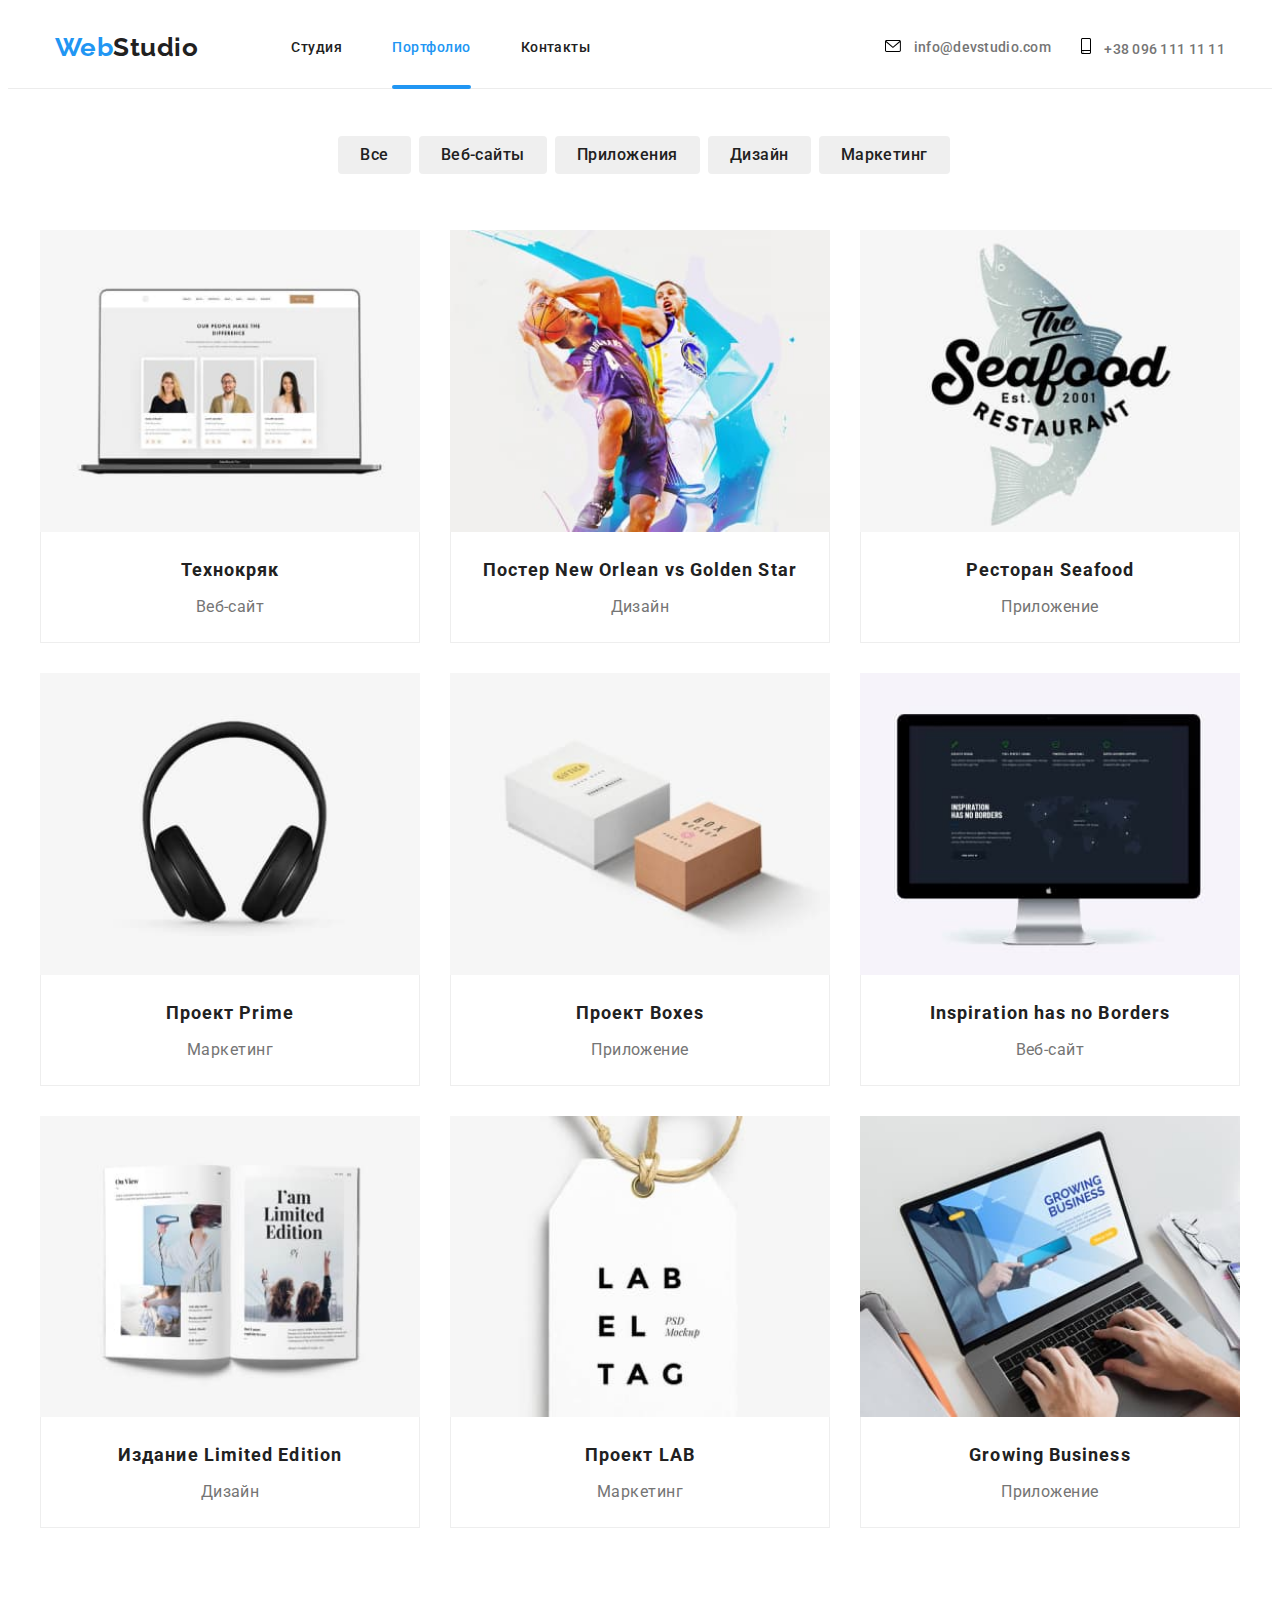
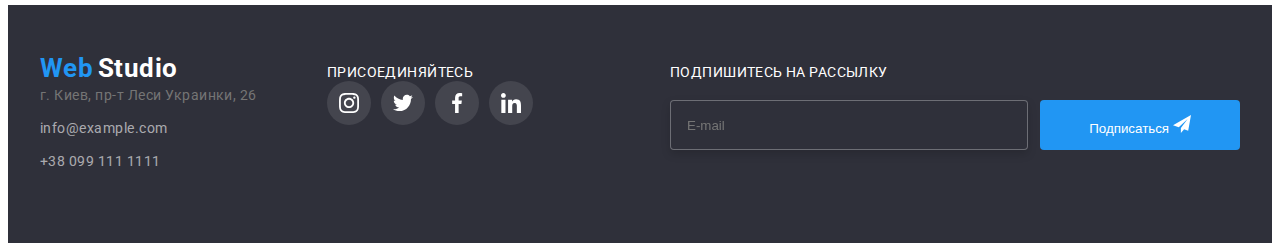
==== commit c989df0c: "внесла правки после проверки" ====
--- a/portfolio.html
+++ b/portfolio.html
@@ -316,69 +316,90 @@
         
     </main> 
     <!--footer-->
-    <footer class="footer">
-        <div class="container footer-conteiner">
-         <div class="part-adress">
-         <a class="footer-logo" href=""><span class="footer-logo-web">Web</span>Studio</a>
-         <address class="adres">
-             <p class="adres-adres">г. Киев, пр-т Леси Украинки, 26</p>
-             <ul class="adres-list list">
-                 <li class="adres-list__item">
-                     <a class="adres-list__contact" href="mailto:info@devstudio.com">info@devstudio.com</a>
-                 </li>
-                 <li class="adres-list__item">
-                     <a class="adres-list__contact" href="tel:+380961111111">+38 096 111 11 11</a>
-                 </li>
-             </ul>
-         </address>
-         </div>
-         <div class="part-social">
-             <p class="footer-text">присоединяйтесь</p>
-             <ul class="footer-social__list list">
-                         <li class="footer-social__item">
-                             <a href="" class="footer-social__link link">
-                                 <svg class="footer-social__icon" width="20" height="20">
-                                     <use href="./images/sprite.svg#icon-instagram"></use>
-                                 </svg>
-                             </a>
-                         </li>
-                         <li class="footer-social__item">
-                             <a href="" class="footer-social__link link">
-                                  <svg class="footer-social__icon" width="20" height="20">
-                                     <use href="./images/sprite.svg#icon-twitter"></use>
-                                 </svg>
-                             </a>
-                         </li>
-                         <li class="footer-social__item">
-                             <a href="" class="footer-social__link link">
-                                 <svg class="footer-social__icon" width="20" height="20">
-                                     <use href="./images/sprite.svg#icon-facebook"></use>
-                                 </svg>
-                             </a>
-                         </li>
-                         <li class="footer-social__item">
-                             <a href="" class="footer-social__link link">
-                                 <svg class="footer-social__icon" width="20" height="20">
-                                     <use href="./images/sprite.svg#icon-linkedin"></use>
-                                 </svg>
-                             </a>
-                         </li>  
-             </ul>
-         </div>
-         <div class="footer-email">
-             <p class="footer-text">Подпишитесь на рассылку</p>
-             <form action="#" class="email-form">
-                 <input type="email" name="email" placeholder="E-mail" class="email-input"/>
-                 <button type="submit" class="btn-email">Подписаться
-                     <svg class="email-icon" width="24" height="24">
-                         <use href="./images/sprite.svg#icon-send">
-                         </use>
-                     </svg>
-                 </button>
-             </form>
-         </div>
-     </div>
-     </footer>
+    <footer class="footer-section">
+        <div class="footer">
+            <div class="footer_social">
+                <div class="footer-web">
+                    <ul class="list">
+                        <li class="footer__item">
+                            <a href="" class="footer__item link">
+                                <span class="footer__item web">Web</span>
+                                <span class="footer__item studio-footer">Studio</span>
+                            </a>
+                        </li>
+                    </ul>
+
+                    <address>
+
+                        <ul class="list">
+                            <li class="footer-address">
+                                <a class="footer-address__link link" href="https://goo.gl/maps/H9N44uU696uec2gw7">г.
+                                    Киев, пр-т Леси Украинки, 26</a>
+                            </li>
+                            <li class="footer-address">
+                                <a class="footer-address__mailto link"
+                                    href="mailto:info@example.com">info@example.com</a>
+                            </li>
+                            <li class="footer-address">
+                                <a class="footer-address__tel link" href="tel:+380991111111">+38 099 111 1111</a>
+                            </li>
+                        </ul>
+
+                    </address>
+                </div>
+                <div class="footer-container">
+                    <p class="text">присоединяйтесь</p>
+                    <ul class="social-footer list">
+                        <li class="social-footer__item">
+                            <a href="" class="social-footer__link link">
+                                <svg class="socials-footer__icon" width="20" height="20">
+                                    <use href="./images/sprite.svg#icon-instagram"></use>
+                                </svg>
+                            </a>
+                        </li>
+                        <li class="social-footer__item">
+                            <a href="" class="social-footer__link link">
+                                <svg class="socials-footer__icon" width="20" height="20">
+                                    <use href="./images/sprite.svg#icon-twitter"></use>
+                                </svg>
+                            </a>
+                        </li>
+                        <li class="social-footer__item">
+                            <a href="" class="social-footer__link link">
+                                <svg class="socials-footer__icon" width="20" height="20">
+                                    <use href="./images/sprite.svg#icon-facebook"></use>
+                                </svg>
+                            </a>
+                        </li>
+                        <li class="social-footer__item">
+                            <a href="" class="social-footer__link link">
+                                <svg class="socials-footer__icon" width="20" height="20">
+                                    <use href="./images/sprite.svg#icon-linkedin"></use>
+                                </svg>
+                            </a>
+                        </li>
+                    </ul>
+                </div>
+            </div>
+
+
+
+
+            <div class="footer__subscriber">
+                <p class="mailing-form">Подпишитесь на рассылку</p>
+                <form action="#" class="form-footer">
+                    <input type="text" class="mailing-text" placeholder="E-mail">
+                    <button class="footer-button" type="button">Подписаться
+                        <svg class="footer-icon" width="24" height="24">
+                            <use href="./images/sprite.svg#icon-send"></use>
+                        </svg>
+                    </button>
+                </form>
+            </div>
+
+
+        </div>
+    </footer>
     <script src="./js/menu.js"></script>
 </body>
 </html>--- a/css/main.min.css
+++ b/css/main.min.css
@@ -1,2 +1,2 @@
-:root{--primary-text-color: #212121;--secondary-text-color: #757575;--accent-color: #2196f3;--primary-bg-color: #e5e5e5;--secondary-bg-color: #2f303a;--grey-bg-color: #f5f4fa;--color-title: #ffffff;--color-btn: #2196f3;--transition-duration: 250ms;--transition-timing-function: cubic-bezier(0.4, 0, 0.2, 1)}p,h1,h2,h3,h4,h5,h6{margin:0;padding:0}ul{margin:0;padding-left:0}img{display:block}body{color:var(--secondary-text-color);font-family:Roboto, sans-serif;font-size:16px;line-height:1.19;letter-spacing:0.03em;font-family:'Roboto', sans-serif}.list{list-style:none;margin:0;padding:0}.link{text-decoration:none}.container{margin:0 auto;padding-left:15px;padding-right:15px}@media screen and (min-width: 480px){.container{max-width:480px}}@media screen and (min-width: 768px){.container{max-width:768px}}@media screen and (min-width: 1200px){.container{max-width:1200px}}.section{padding-top:60px;padding-bottom:60px}@media screen and (min-width: 1200px){.section{padding-top:94px;padding-bottom:94px}}.visually-hidden{position:absolute;width:1px;height:1px;margin:-1px;border:0;padding:0;white-space:nowrap;clip-path:inset(100%);clip:rect(0 0 0 0);overflow:hidden}.header{padding-top:32px;padding-bottom:32px}.header-container{display:flex;align-items:center}.header-nav{display:flex;align-items:center}.header-list{display:none;align-items:center}.header-list .header-list__item:not(:last-child){margin-right:50px}@media screen and (min-width: 768px){.header-list{display:flex;margin-left:93px}}.contact-list{display:none}@media screen and (min-width: 768px){.contact-list{display:flex;flex-direction:column;padding-left:84px;margin-left:auto}}@media screen and (min-width: 1200px){.contact-list{display:flex;flex-direction:row;margin-left:auto}}.logo{font-weight:700;font-size:26px;line-height:1.19;color:var(--primary-text-color);text-decoration:none;font-family:'Raleway', sans-serif;padding-top:16px;padding-bottom:16px;margin-right:93px;display:flex}@media screen and (min-width: 1200px){.logo{padding-top:24px;padding-bottom:25px}}.logo-web{color:var(--accent-color)}.header-list,.header-list__link{font-weight:500;font-size:14px;line-height:1.14;text-decoration:none;color:var(--primary-text-color);font-family:'Roboto', sans-serif;position:relative;transition:color 250ms cubic-bezier(0.4, 0, 0.2, 1)}.header-list__link:hover,.header-list__link:focus{color:var(--accent-color)}.header-list__link.current{color:var(--accent-color)}.header-contact{font-weight:500;font-size:14px;line-height:1.14;letter-spacing:0.02em;text-decoration:none;color:var(--secondary-text-color);font-family:'Roboto', sans-serif;transition:color 250ms cubic-bezier(0.4, 0, 0.2, 1)}.header-contact:hover,.header-contact:focus{color:var(--accent-color)}.contact-list__item{display:flex;align-items:center}.contact-list__item:not(:last-child){margin-right:50px}.meil-icon{width:16px;height:12px;margin-right:10px;fill:#000;transition:fill 250ms cubic-bezier(0.4, 0, 0.2, 1)}.header-contact:hover .meil-icon,.header-contact:focus .meil-icon{fill:var(--accent-color)}.tel-icon{width:10px;height:16px;margin-right:10px;fill:#000;transition:fill 250ms cubic-bezier(0.4, 0, 0.2, 1)}.header-contact:hover .tel-icon,.header-contact:focus .tel-icon{fill:var(--accent-color)}.current::after{content:'';position:absolute;width:100%;height:4px;border-radius:2px;background-color:var(--accent-color);display:block;bottom:-34px}.menu-open-btn,.menu-close-btn{width:40px;height:40px;display:flex;align-items:center;justify-content:center;margin-left:auto;border:none;background-color:transparent;cursor:pointer}@media screen and (min-width: 768px){.menu-open-btn,.menu-close-btn{display:none}}.menu-open-btn:hover,.menu-open-btn:focus,.menu-close-btn:hover,.menu-close-btn:focus{fill:var(--accent-color)}.menu-close-btn{position:absolute;right:16px;top:-37px}.mob-menu{position:absolute;background-color:#ffffff;width:100vw;height:100vh;top:0;padding-top:48px;padding-bottom:48px}.mob-menu .container{position:relative;display:flex;flex-direction:column}.mob-menu.is-hidden{opacity:0;visibility:hidden;pointer-events:none}.mob-menu-bottom{margin-top:auto}.mob-menu-item:not(:last-child){margin-bottom:32px}.mob-menu-item .mob-menu-link{font-weight:500;font-size:40px;line-height:calc(47 / 40);letter-spacing:0.02em;color:#212121;text-decoration:none}.mob-contacts-lis{margin-bottom:64px}.mob-contacts-item:not(:last-child){margin-bottom:32px}.mob-contacts-item .mob-contacts-link{font-weight:500;font-size:24px;line-height:calc(28 / 24);letter-spacing:0.02em;color:#757575;text-decoration:none}.mob-contacts-item:first-child .mob-contacts-link{font-size:34px}.mob-social-list{display:flex;padding-top:64px}.mob-social-item:not(:last-child){margin-right:10px;padding-right:10px;border-right:1px solid rgba(33,33,33,0.2)}.mob-social-link{font-weight:500;font-size:18px;line-height:calc(22 / 18);letter-spacing:0.02em;color:#2196F3;text-decoration:none}.hero{display:block;background-image:linear-gradient(to right, rgba(47,48,58,0.4), rgba(47,48,58,0.4)),url("../images/mobile/herox1.jpg");background-repeat:no-repeat;background-position:center;background-size:cover;padding-top:118px;padding-bottom:118px;text-align:center}@media screen and (min-device-pixel-ratio: 2), (min-resolution: 192dpi), (min-resolution: 2dppx){.hero{background-image:linear-gradient(to right, rgba(47,48,58,0.4), rgba(47,48,58,0.4)),url("../images/mobile/herox2.jpg")}}@media screen and (min-width: 768px){.hero{background-image:linear-gradient(to right, rgba(47,48,58,0.4), rgba(47,48,58,0.4)),url("../images/tablet/herox1.jpg")}}@media screen and (min-width: 768px) and (min-device-pixel-ratio: 2), screen and (min-width: 768px) and (min-resolution: 192dpi), screen and (min-width: 768px) and (min-resolution: 2dppx){.hero{background-image:linear-gradient(to right, rgba(47,48,58,0.4), rgba(47,48,58,0.4)),url("../images/tablet/herox2.jpg")}}@media screen and (min-width: 1200px){.hero{padding-top:200px;padding-bottom:200px;background-image:linear-gradient(to right, rgba(47,48,58,0.4), rgba(47,48,58,0.4)),url("../images/descktop/herox1.jpg")}}@media screen and (min-width: 1200px) and (min-device-pixel-ratio: 2), screen and (min-width: 1200px) and (min-resolution: 192dpi), screen and (min-width: 1200px) and (min-resolution: 2dppx){.hero{background-image:linear-gradient(to right, rgba(47,48,58,0.4), rgba(47,48,58,0.4)),url("../images/descktop/herox2.jpg")}}.hero-title{display:block;font-weight:900;font-size:26px;line-height:1.62;letter-spacing:0.06em;text-transform:uppercase;color:var(--color-title);margin:0 auto;margin-bottom:30px;text-align:center}@media screen and (min-width: 480px){.hero-title{width:360px}}@media screen and (min-width: 1200px){.hero-title{width:696px;font-size:44px;line-height:1.36}}.hero-btn{background-color:var(--color-btn);color:var(--color-title);font-weight:700;font-size:16px;line-height:1.87;width:200px;height:50px;letter-spacing:0.06em;text-align:center;display:flex;align-items:center;box-shadow:0px 4px 4px rgba(0,0,0,0.15);border-radius:4px;justify-content:center;margin:0 auto}.features{width:100%;padding-bottom:30px}@media screen and (min-width: 1200px){.features{padding-bottom:47px}}.feature__title{font-weight:700;font-size:14px;line-height:1.14;letter-spacing:0.03em;text-transform:uppercase;color:var(--primary-text-color);margin-bottom:10px;text-align:center}@media screen and (min-width: 768px){.feature__title{text-align:left}}.feature__text{font-size:14px;line-height:1.71;letter-spacing:0.03em;color:var(--secondary-text-color)}.feature__list{margin-left:-30px}@media screen and (min-width: 768px){.feature__list{display:flex;flex-wrap:wrap;margin-left:-30px}}.feature__item{margin-bottom:30px;display:block;justify-content:center}@media screen and (min-width: 768px){.feature__item{flex-basis:calc(100% / 2 - 30px);margin-left:30px}}@media screen and (min-width: 1200px){.feature__item{flex-basis:calc(100% / 4 - 30px)}}.feature__iconbg{width:100%;height:120px;background-color:var(--grey-bg-color);margin-bottom:30px;border-radius:4px;display:flex;align-items:center;justify-content:center}.work{display:none}@media screen and (min-width: 1200px){.work{display:block;padding-top:47px}}.work__title{color:var(--primary-text-color);font-weight:700;font-size:36px;line-height:1.16;text-align:center;letter-spacing:0.03em;margin:0 auto;margin-bottom:50px}.work__list{display:flex;margin-left:-30px}.work__item{flex-basis:calc(100% / 3 - 30px);margin-left:30px;position:relative}.work__subtitle{position:absolute;left:0;bottom:0;text-transform:uppercase;font-weight:700;font-size:14px;line-height:1.14;text-align:center;letter-spacing:0.03em;color:#ffffff;display:flex;width:370px;height:70px;background-color:rgba(47,48,58,0.8);align-items:center;justify-content:center}.team{background-color:var(--grey-bg-color)}.team__title{font-weight:700;font-size:28px;line-height:1.16;letter-spacing:0.03em;color:var(--primary-text-color);text-align:center;margin-bottom:30px}@media screen and (min-width: 1200px){.team__title{margin-bottom:50px;font-size:36px}}.team-list__title{display:flex;font-weight:500;font-size:16px;line-height:1.19;letter-spacing:0.03em;text-align:center;justify-content:center;color:var(--primary-text-color);margin-top:30px;margin-bottom:10px}.team-list__pro{display:flex;font-size:16px;line-height:1.19;letter-spacing:0.03em;text-align:center;color:var(--secondary-text-color);justify-content:center;padding-bottom:16px}.team-list{margin-left:-30px}@media screen and (min-width: 768px){.team-list{display:flex;flex-wrap:wrap;margin-left:-30px}}.team-list__item{width:100%;margin-bottom:30px;box-shadow:0px 1px 3px rgba(0,0,0,0.12),0px 1px 1px rgba(0,0,0,0.14),0px 2px 1px rgba(0,0,0,0.2);border-radius:0px 0px 4px 4px;border-bottom:var(--grey-bg-color);background-color:#ffffff}@media screen and (min-width: 768px){.team-list__item{flex-basis:calc(100% / 2 - 30px);margin-left:30px}}@media screen and (min-width: 1200px){.team-list__item{flex-basis:calc(100% / 4 - 30px)}}.social-list__item{width:44px;height:44px;margin-bottom:30px}.social-list__item+.social-list__item{margin-left:10px}.social-list__link{width:100%;height:100%;display:block;border-radius:50%;display:flex;align-items:center;justify-content:center;transition:background-color 250ms cubic-bezier(0.4, 0, 0.2, 1)}.social-list__link:hover,.social-list__link:focus{background-color:var(--color-btn)}.social-list{display:flex;justify-content:center}.social-list__icon{width:20px;height:20px;fill:#afb1b8;transition:fill 250ms cubic-bezier(0.4, 0, 0.2, 1)}.social-list__link:hover .social-list__icon,.social-list__link:focus .social-list__icon{fill:#ffffff}.client__title{font-weight:700;font-size:28px;line-height:1.16;letter-spacing:0.03em;color:var(--primary-text-color);text-align:center;margin:0 auto;margin-bottom:30px}@media screen and (min-width: 1200px){.client__title{margin-bottom:50px;font-size:36px}}.client__list{display:flex;flex-wrap:wrap;margin-left:-30px;justify-content:center;margin-bottom:-30px}.client__item{height:90px;justify-content:center;margin-bottom:30px;flex-basis:calc(100% / 2 - 30px);margin-left:30px}@media screen and (min-width: 768px){.client__item{flex-basis:calc(100% / 3 - 30px)}}@media screen and (min-width: 1200px){.client__item{flex-basis:calc(100% / 6 - 30px)}}.client__link{display:flex;width:170px;height:92px;border:1px solid #afb1b8;box-sizing:border-box;border-radius:4px;align-items:center;justify-content:center;transition:border 250ms cubic-bezier(0.4, 0, 0.2, 1)}.client__link:hover,.client__link:focus{border:1px solid var(--accent-color)}.client__icon{width:106px;height:60px;fill:#afb1b8;transition:fill 250ms cubic-bezier(0.4, 0, 0.2, 1)}.client__link:hover .client__icon,.client__link:focus .client__icon{fill:var(--color-btn)}.footer{background-color:var(--secondary-bg-color);padding-top:60px;padding-bottom:60px;display:block}@media screen and (max-width: 767px){.footer-conteiner{display:flex;flex-direction:column;text-align:center}}@media screen and (min-width: 768px) and (max-width: 1199px){.footer-conteiner{text-align:center}}@media screen and (min-width: 1200px){.footer-conteiner{display:flex;align-items:baseline}}.footer-logo{display:flex;font-weight:400;font-size:26px;line-height:1.19;letter-spacing:0.03em;color:var(--color-title);text-decoration:none;font-family:'Raleway', sans-serif;margin-bottom:20px;justify-content:center}.part-adress{display:block;justify-content:center}.part-social{display:block}.footer-logo-web{color:var(--accent-color)}.adres{font-style:normal;display:block;justify-content:center}.adres-list__item,.adres-list__contact{font-size:14px;line-height:1.71;letter-spacing:0.03em;color:rgba(255,255,255,0.6);text-decoration:none;font-family:'Roboto', sans-serif}.adres-adres{font-size:14px;line-height:1.71;letter-spacing:0.03em;color:var(--color-title);font-family:'Roboto', sans-serif}.adres-list__item{margin-top:9px}.footer-text{text-transform:uppercase;font-style:normal;font-weight:700;font-size:14px;line-height:1.14;letter-spacing:0.03em;margin-bottom:20px;color:var(--color-title);margin-top:20px}.footer-social__item{width:44px;height:44px;margin-bottom:30px}.footer-social__item+.footer-social__item{margin-left:10px}.footer-social__link{width:100%;height:100%;display:block;border-radius:50%;display:flex;align-items:center;justify-content:center;background:rgba(255,255,255,0.1);transition:background-color 250ms cubic-bezier(0.4, 0, 0.2, 1)}.footer-social__link:hover,.footer-social__link:focus{background-color:var(--color-btn)}.footer-social__list{display:flex;justify-content:center}.footer-social__icon{width:20px;height:20px;fill:#ffffff}.footer-email{margin-left:auto}.btn-email{background-color:var(--color-btn);color:var(--color-title);cursor:pointer;font-weight:700;font-size:16px;line-height:1.87;min-width:200px;height:50px;display:inline-block;letter-spacing:0.06em;text-align:center;box-shadow:0px 4px 4px rgba(0,0,0,0.15);border-radius:4px;border:transparent;align-items:center;padding:10px 29px;position:relative}.email-input{width:358px;height:50px;background-color:transparent;border:1px solid rgba(255,255,255,0.3);box-sizing:border-box;filter:drop-shadow(0px 4px 4px rgba(0,0,0,0.15));border-radius:4px;padding:15px;color:var(--color-title)}.email-input::placeholder{font-family:Roboto;font-style:normal;font-weight:normal;font-size:16px;line-height:1,25;color:rgba(255,255,255,0.6)}.email-icon{fill:#ffffff;width:24px;height:24px;position:absolute;margin-left:10px}.portfolio-line{border-bottom:1px solid #ececec}.portfolio__img{width:100%;text-align:center}.project-btn__list{display:flex;flex-wrap:wrap;justify-content:start;margin-bottom:50px;margin-top:-6px;margin-right:-8px}@media screen and (min-width: 768px){.project-btn__list{justify-content:center;margin-bottom:30px}}@media screen and (min-width: 1200px){.project-btn__list{flex-wrap:nowrap;justify-content:center;margin-bottom:50px}}.project-btn__item{padding-top:6px;padding-bottom:6px}.project-btn__item:not(:last-child){margin-right:8px}.project-btn{font-weight:500;font-size:16px;line-height:1.62;letter-spacing:0.03em;color:var(--primary-text-color);cursor:pointer;border:none;font-family:inherit;border-radius:4px;padding-top:6px;padding-bottom:6px;padding-left:22px;padding-right:22px;transition:background-color 250ms cubic-bezier(0.4, 0, 0.2, 1),box-shadow 250ms cubic-bezier(0.4, 0, 0.2, 1)}.project-btn:hover,.project-btn:focus{color:var(--color-title);background-color:var(--accent-color);box-shadow:0px 3px 1px rgba(0,0,0,0.1),0px 1px 2px rgba(0,0,0,0.08),0px 2px 2px rgba(0,0,0,0.12)}.project-img__list{margin-left:-30px}@media screen and (min-width: 768px){.project-img__list{display:flex;flex-wrap:wrap;margin-left:-30px}}.project-img__item{width:100%;margin-bottom:30px;display:block;justify-content:center}@media screen and (min-width: 768px){.project-img__item{flex-basis:calc(100% / 2 - 30px);margin-left:30px}}@media screen and (min-width: 1200px){.project-img__item{flex-basis:calc(100% / 3 - 30px)}}.project-img__item:hover,.project-img__item:focus{cursor:pointer;box-shadow:0px 1px 1px rgba(0,0,0,0.12),0px 4px 4px rgba(0,0,0,0.06),1px 4px 6px rgba(0,0,0,0.16)}.project-top-wrapper{position:relative;overflow:hidden;display:block}.project-top-text{font-size:18px;line-height:1.56;color:var(--color-title);background-color:var(--accent-color);position:absolute;top:0;left:0;height:100%;display:flex;align-items:center;justify-content:center;padding-left:24px;padding-right:24px;transform:translateY(100%);transition:transform 250ms cubic-bezier(0.4, 0, 0.2, 1)}.project-img__item:hover .project-top-text{transform:translateY(0)}.project-img__title{font-weight:700;font-size:18px;line-height:2;letter-spacing:0.06em;color:var(--primary-text-color);font-family:'Roboto', sans-serif;margin-bottom:4px}.project-img__text{font-size:16px;line-height:1.87;letter-spacing:0.03em;color:var(--secondary-text-color);font-family:'Roboto', sans-serif}.subtitle{padding-top:20px;padding-bottom:20px;padding-left:24px;padding-right:24px;background:#ffffff;border-bottom:1px solid #eeeeee;border-left:1px solid #eeeeee;border-right:1px solid #eeeeee}.backdrop{position:fixed;width:100vw;height:100vh;top:0;background-color:rgba(0,0,0,0.2);display:flex;align-items:center;justify-content:center;transition:opacity 250ms cubic-bezier(0.4, 0, 0.2, 1),visibility 250ms cubic-bezier(0.4, 0, 0.2, 1)}.backdrop.is-hidden{opacity:0;visibility:hidden;pointer-events:0}.backdrop.is-hidden .modal{transform:scale(1.5) rotate(360deg)}.modal{width:528px;min-height:581px;background-color:#ffffff;box-shadow:0px 1px 3px rgba(0,0,0,0.12),0px 1px 1px rgba(0,0,0,0.14),0px 2px 1px rgba(0,0,0,0.2);border-radius:4px;position:relative;transform:scale(1) rotate(0);transition:transform 250ms cubic-bezier(0.4, 0, 0.2, 1);padding:40px}.modal-title{font-family:Roboto;font-style:normal;font-weight:bold;font-size:20px;line-height:1.15;text-align:center;letter-spacing:0.03em;color:#212121;margin-bottom:12px}.modal-input{width:100%;height:40px;border:1px solid rgba(33,33,33,0.2);border-radius:4px;padding-left:40px;padding-right:20px;outline:none}.modal-input:focus{border-color:var(--accent-color);cursor:pointer}.modal-input:focus+.modal-icon{fill:var(--accent-color)}.input-label{font-family:Roboto;font-style:normal;font-weight:normal;font-size:12px;line-height:1.16;letter-spacing:0.01em;color:#757575;display:block}.modal-field{margin-bottom:15px}.input-wrapper{display:block;position:relative}.modal-icon{position:absolute;left:10px;top:50%;transform:translateY(-50%);fill:#212121}.modal-text-input{width:100%;height:120px;border:1px solid rgba(33,33,33,0.2);border-radius:4px;resize:none;outline:none;padding:10px}.modal-text-input:focus{border-color:var(--accent-color);cursor:pointer}.modal-text-input::placeholder{font-size:12px;line-height:1.16;letter-spacing:0.01em;color:rgba(117,117,117,0.5)}.close-btn{position:absolute;top:10px;right:10px;background-color:transparent;border-radius:50%;width:30px;height:30px;border:1px solid rgba(0,0,0,0.1);display:flex;align-items:center;justify-content:center;cursor:pointer}.close-btn:hover .close-btn-icon,.close-btn:focus .close-btn-icon{fill:var(--accent-color)}.close-btn-icon{width:11px;height:11px}.form-btn{width:200px;height:50px;background-color:var(--color-btn);color:var(--color-title);font-weight:500;font-size:16px;line-height:1.875;display:flex;align-items:center;text-align:center;letter-spacing:0.06em;justify-content:center;box-shadow:0px 4px 4px rgba(0,0,0,0.15);border-radius:4px;margin:0 auto;margin-top:30px;border:none}.chek-text{font-size:14px;line-height:1.7;letter-spacing:0.03em;color:#757575;display:flex;margin-top:20px;text-align:center}.chek-text span{width:15px;height:15px;border:2px solid #000;display:flex;border-radius:3px;margin-right:8px;justify-content:center;align-items:center}.chek-text-a{margin-left:5px;color:var(--accent-color)}.modal-checkbox:checked+.chek-text span{background-color:var(--accent-color);border:none}
+:root{--primary-text-color: #212121;--secondary-text-color: #757575;--accent-color: #2196f3;--primary-bg-color: #e5e5e5;--secondary-bg-color: #2f303a;--grey-bg-color: #f5f4fa;--color-title: #ffffff;--color-btn: #2196f3;--transition-duration: 250ms;--transition-timing-function: cubic-bezier(0.4, 0, 0.2, 1)}p,h1,h2,h3,h4,h5,h6{margin:0;padding:0}ul{margin:0;padding-left:0}img{display:block}body{color:var(--secondary-text-color);font-family:Roboto, sans-serif;font-size:16px;line-height:1.19;letter-spacing:0.03em;font-family:'Roboto', sans-serif}.list{list-style:none;margin:0;padding:0}.link{text-decoration:none}.container{margin:0 auto;padding-left:15px;padding-right:15px}@media screen and (min-width: 480px){.container{max-width:480px}}@media screen and (min-width: 768px){.container{max-width:768px}}@media screen and (min-width: 1200px){.container{max-width:1200px}}.section{padding-top:30px;padding-bottom:30px}@media screen and (min-width: 1200px){.section{padding-top:47px;padding-bottom:47px}}.visually-hidden{position:absolute;width:1px;height:1px;margin:-1px;border:0;padding:0;white-space:nowrap;clip-path:inset(100%);clip:rect(0 0 0 0);overflow:hidden}.header{padding-top:32px;padding-bottom:32px}.header-container{display:flex;align-items:center}.header-nav{display:flex;align-items:center}.header-list{display:none;align-items:center}.header-list .header-list__item:not(:last-child){margin-right:50px}@media screen and (min-width: 768px){.header-list{display:flex;margin-left:88px}}@media screen and (min-width: 1200px){.header-list{display:flex;margin-left:93px}}.contact-list{display:none}@media screen and (min-width: 768px){.contact-list{display:flex;flex-direction:column;margin-left:auto}}@media screen and (min-width: 1200px){.contact-list{flex-direction:row;margin-left:auto;margin-right:15px}}.logo{font-weight:700;font-size:26px;line-height:1.19;color:var(--primary-text-color);text-decoration:none;font-family:'Raleway', sans-serif;margin-left:15px;padding-top:16px;padding-bottom:16px;display:flex}@media screen and (min-width: 1200px){.logo{padding-top:24px;padding-bottom:25px}}.logo-web{color:var(--accent-color)}.header-list,.header-list__link{font-weight:500;font-size:12px;line-height:calc(14 / 12);text-decoration:none;color:var(--primary-text-color);font-family:'Roboto', sans-serif;position:relative;transition:color 250ms cubic-bezier(0.4, 0, 0.2, 1)}@media screen and (min-width: 1200px){.header-list,.header-list__link{font-size:14px;line-height:1.14}}.header-list__link:hover,.header-list__link:focus{color:var(--accent-color)}.header-list__link.current{color:var(--accent-color)}.header-contact{font-weight:500;font-size:14px;line-height:1.14;letter-spacing:0.02em;text-decoration:none;color:var(--secondary-text-color);font-family:'Roboto', sans-serif;transition:color 250ms cubic-bezier(0.4, 0, 0.2, 1)}.header-contact:hover,.header-contact:focus{color:var(--accent-color)}.contact-list__item{display:flex;flex-direction:row;align-items:center}.contact-list__item:not(:last-child){margin-right:30px}.meil-icon{width:16px;height:12px;margin-right:10px;fill:#000;transition:fill 250ms cubic-bezier(0.4, 0, 0.2, 1)}.header-contact:hover .meil-icon,.header-contact:focus .meil-icon{fill:var(--accent-color)}.tel-icon{width:10px;height:16px;margin-right:10px;fill:#000;transition:fill 250ms cubic-bezier(0.4, 0, 0.2, 1)}.header-contact:hover .tel-icon,.header-contact:focus .tel-icon{fill:var(--accent-color)}.current::after{content:'';position:absolute;width:100%;height:4px;border-radius:2px;background-color:var(--accent-color);display:block;bottom:-25px}@media screen and (min-width: 1200px){.current::after{bottom:-34px}}.menu-open-btn,.menu-close-btn{width:40px;height:40px;display:flex;align-items:center;justify-content:center;margin-left:auto;border:none;background-color:transparent;cursor:pointer}@media screen and (min-width: 768px){.menu-open-btn,.menu-close-btn{display:none}}.menu-open-btn:hover,.menu-open-btn:focus,.menu-close-btn:hover,.menu-close-btn:focus{fill:var(--accent-color)}.menu-close-btn{position:absolute;right:16px;top:-37px}.mob-menu{position:absolute;background-color:#ffffff;width:100vw;height:100vh;top:0;padding-top:48px;padding-bottom:48px}.mob-menu .container{position:relative;display:flex;flex-direction:column;height:100%}.mob-menu.is-hidden{opacity:0;visibility:hidden;pointer-events:none}.mob-menu-bottom{margin-top:auto}.mob-menu-item:not(:last-child){margin-bottom:32px}.mob-menu-item .mob-menu-link{font-weight:500;font-size:40px;line-height:calc(47 / 40);letter-spacing:0.02em;color:#212121;text-decoration:none}.mob-contacts-lis{margin-bottom:64px}.mob-contacts-item:not(:last-child){margin-bottom:32px}.mob-contacts-item .mob-contacts-link{font-weight:500;font-size:24px;line-height:calc(28 / 24);letter-spacing:0.02em;color:#757575;text-decoration:none}.mob-contacts-item:first-child .mob-contacts-link{font-size:34px}.mob-social-list{display:flex;padding-top:64px}.mob-social-item:not(:last-child){margin-right:10px;padding-right:10px;border-right:1px solid rgba(33,33,33,0.2)}.mob-social-link{font-weight:500;font-size:18px;line-height:calc(22 / 18);letter-spacing:0.02em;color:#2196F3;text-decoration:none}.hero{display:block;background-image:linear-gradient(to right, rgba(47,48,58,0.4), rgba(47,48,58,0.4)),url("../images/mobile/herox1.jpg");background-repeat:no-repeat;background-position:center;background-size:cover;margin-bottom:30px;padding-top:118px;padding-bottom:118px;text-align:center}@media screen and (min-device-pixel-ratio: 2), (min-resolution: 192dpi), (min-resolution: 2dppx){.hero{background-image:linear-gradient(to right, rgba(47,48,58,0.4), rgba(47,48,58,0.4)),url("../images/mobile/herox2.jpg")}}@media screen and (min-width: 768px){.hero{background-image:linear-gradient(to right, rgba(47,48,58,0.4), rgba(47,48,58,0.4)),url("../images/tablet/herox1.jpg")}}@media screen and (min-width: 768px) and (min-device-pixel-ratio: 2), screen and (min-width: 768px) and (min-resolution: 192dpi), screen and (min-width: 768px) and (min-resolution: 2dppx){.hero{background-image:linear-gradient(to right, rgba(47,48,58,0.4), rgba(47,48,58,0.4)),url("../images/tablet/herox2.jpg")}}@media screen and (min-width: 1200px){.hero{margin-bottom:47px;padding-top:200px;padding-bottom:200px;background-image:linear-gradient(to right, rgba(47,48,58,0.4), rgba(47,48,58,0.4)),url("../images/descktop/herox1.jpg")}}@media screen and (min-width: 1200px) and (min-device-pixel-ratio: 2), screen and (min-width: 1200px) and (min-resolution: 192dpi), screen and (min-width: 1200px) and (min-resolution: 2dppx){.hero{background-image:linear-gradient(to right, rgba(47,48,58,0.4), rgba(47,48,58,0.4)),url("../images/descktop/herox2.jpg")}}.hero-title{display:block;font-weight:900;font-size:26px;line-height:1.62;letter-spacing:0.06em;text-transform:uppercase;color:var(--color-title);margin:0 auto;margin-bottom:30px;text-align:center}@media screen and (min-width: 480px){.hero-title{width:360px}}@media screen and (min-width: 1200px){.hero-title{width:696px;font-size:44px;line-height:1.36}}.hero-btn{background-color:var(--color-btn);color:var(--color-title);font-weight:700;font-size:16px;line-height:1.87;width:200px;height:50px;letter-spacing:0.06em;text-align:center;display:flex;align-items:center;box-shadow:0px 4px 4px rgba(0,0,0,0.15);border-radius:4px;justify-content:center;margin:0 auto}.features{width:100%;padding-bottom:60px;text-align:center}@media screen and (min-width: 1200px){.features{padding-bottom:94px}}.feature__title{font-weight:700;font-size:14px;line-height:1.14;letter-spacing:0.03em;text-transform:uppercase;color:var(--primary-text-color);margin-bottom:10px;text-align:center}@media screen and (min-width: 768px){.feature__title{text-align:left}}.feature__text{font-size:14px;line-height:1.71;letter-spacing:0.03em;color:var(--secondary-text-color)}.feature__list{margin-left:-30px}@media screen and (min-width: 768px){.feature__list{display:flex;flex-wrap:wrap;margin-left:-30px}}.feature__item{margin-bottom:30px;display:block;justify-content:center}@media screen and (min-width: 768px){.feature__item{flex-basis:calc(100% / 2 - 30px);margin-left:30px}}@media screen and (min-width: 1200px){.feature__item{flex-basis:calc(100% / 4 - 30px)}}.feature__iconbg{width:100%;height:120px;background-color:var(--grey-bg-color);margin-bottom:30px;border-radius:4px;display:flex;align-items:center;justify-content:center}.work{display:none}@media screen and (min-width: 1200px){.work{display:block;padding-top:47px}}.work__title{color:var(--primary-text-color);font-weight:700;font-size:36px;line-height:1.16;text-align:center;letter-spacing:0.03em;margin:0 auto;margin-bottom:50px}.work__list{display:flex;margin-left:-30px}.work__item{flex-basis:calc(100% / 3 - 30px);margin-left:30px;position:relative}.work__subtitle{position:absolute;left:0;bottom:0;text-transform:uppercase;font-weight:700;font-size:14px;line-height:1.14;text-align:center;letter-spacing:0.03em;color:#ffffff;display:flex;width:370px;height:70px;background-color:rgba(47,48,58,0.8);align-items:center;justify-content:center}.team{background-color:var(--grey-bg-color);width:100%;text-align:center}@media screen and (min-width: 768px){.team{display:block;padding-top:30px;padding-bottom:0}}@media screen and (min-width: 1200px){.team{display:block;padding-top:47px}}.team__title{font-weight:700;font-size:28px;line-height:1.16;letter-spacing:0.03em;color:var(--primary-text-color);text-align:center;margin-bottom:30px}@media screen and (min-width: 1200px){.team__title{margin-bottom:50px;font-size:36px}}.team-list__title{display:flex;font-weight:500;font-size:16px;line-height:1.19;letter-spacing:0.03em;text-align:center;justify-content:center;color:var(--primary-text-color);margin-top:30px;margin-bottom:10px}.team-list__pro{display:flex;font-size:16px;line-height:1.19;letter-spacing:0.03em;text-align:center;color:var(--secondary-text-color);justify-content:center;padding-bottom:16px}.team-list{margin:0 auto;margin-left:-30px}@media screen and (min-width: 768px){.team-list{display:flex;flex-wrap:wrap;margin-left:-30px}}.team-list__item{width:100%;margin-bottom:30px;box-shadow:0px 1px 3px rgba(0,0,0,0.12),0px 1px 1px rgba(0,0,0,0.14),0px 2px 1px rgba(0,0,0,0.2);border-radius:0px 0px 4px 4px;border-bottom:var(--grey-bg-color);background-color:#ffffff}@media screen and (min-width: 768px){.team-list__item{flex-basis:calc(100% / 2 - 30px);margin-left:30px}}@media screen and (min-width: 1200px){.team-list__item{flex-basis:calc(100% / 4 - 30px)}}.images{display:block;height:auto;width:100%}.social-list__item{width:44px;height:44px;margin-bottom:30px}.social-list__item+.social-list__item{margin-left:10px}.social-list__link{width:100%;height:100%;display:block;border-radius:50%;display:flex;align-items:center;justify-content:center;transition:background-color 250ms cubic-bezier(0.4, 0, 0.2, 1)}.social-list__link:hover,.social-list__link:focus{background-color:var(--color-btn)}.social-list{display:flex;justify-content:center}.social-list__icon{width:20px;height:20px;fill:#afb1b8;transition:fill 250ms cubic-bezier(0.4, 0, 0.2, 1)}.social-list__link:hover .social-list__icon,.social-list__link:focus .social-list__icon{fill:#ffffff}@media screen and (min-width: 768px){.client{display:block;padding-top:30px}}@media screen and (min-width: 1200px){.client{display:block;padding-top:47px}}.client__title{font-weight:700;font-size:28px;line-height:1.16;letter-spacing:0.03em;color:var(--primary-text-color);text-align:center;margin:0 auto;margin-bottom:30px}@media screen and (min-width: 1200px){.client__title{margin-bottom:50px;font-size:36px}}.client__list{display:flex;flex-wrap:wrap;margin-left:-30px;justify-content:center;margin-bottom:-30px}.client__item{height:90px;justify-content:center;margin-bottom:30px;flex-basis:calc(100% / 2 - 30px);margin-left:30px}@media screen and (min-width: 768px){.client__item{flex-basis:calc(100% / 3 - 30px)}}@media screen and (min-width: 1200px){.client__item{flex-basis:calc(100% / 6 - 30px)}}.client__link{display:flex;width:100%;height:92px;border:1px solid #afb1b8;box-sizing:border-box;border-radius:4px;align-items:center;justify-content:center;transition:border 250ms cubic-bezier(0.4, 0, 0.2, 1)}.client__link:hover,.client__link:focus{border:1px solid var(--accent-color)}.client__icon{width:106px;height:60px;fill:#afb1b8;transition:fill 250ms cubic-bezier(0.4, 0, 0.2, 1)}.client__link:hover .client__icon,.client__link:focus .client__icon{fill:var(--color-btn)}.footer{padding-bottom:60px;margin:auto}@media screen and (min-width: 480px){.footer{width:480px}}@media screen and (min-width: 768px){.footer{width:768px}}@media screen and (min-width: 1200px){.footer{width:1200px;display:flex;align-items:baseline;justify-content:space-between}}.footer-section{background-color:#2F303A}@media screen and (min-width: 767px){.footer_social{display:flex;justify-content:space-around}}@media screen and (min-width: 768px) and (max-width: 1199px){.footer_social{padding-top:60px}}@media screen and (min-width: 1200px){.footer_social{align-items:baseline}}.footer-web{align-items:center}@media screen and (max-width: 767px){.footer-web{display:flex;flex-direction:column;padding-left:0;text-align:center;padding-top:60px}}@media screen and (min-width: 1200px){.footer-web{margin-right:70px}}.web{font-weight:700;font-size:26px;line-height:1.16;color:var(--accent-color)}.footer-address{margin-bottom:9px}.footer__item .studio-footer{font-weight:700;font-size:26px;line-height:31px;color:#ffffff}.footer-address__link{font-style:normal;font-weight:normal;font-size:14px;line-height:1.71;color:var(--secondary-title-color)}.footer-address__mailto{font-style:normal;font-weight:normal;font-size:14px;line-height:1.71;color:rgba(255,255,255,0.6)}.footer-address__mailto:hover,.footer-address__mailto:focus{color:var(--accent-color)}.footer-address__tel{font-style:normal;font-weight:normal;font-size:14px;line-height:1.71;color:rgba(255,255,255,0.6)}.footer-address__tel:hover,.footer-address__tel:focus{color:var(--accent-color)}@media screen and (max-width: 767px){.footer-container{display:flex;flex-direction:column;text-align:center}}@media screen and (min-width: 768px) and (max-width: 1199px){.footer-container{text-align:center}}.text{font-size:14px;line-height:1.14;letter-spacing:0.03em;text-transform:uppercase;color:#FFFFFF;margin-top:60px}@media screen and (min-width: 768px) and (max-width: 1199px){.text{margin-top:5px}}.social-footer{display:flex;text-align:center;justify-content:center;padding-left:0}@media screen and (min-width: 768px) and (max-width: 1199px){.social-footer{padding-top:20px}}.social-footer__item{width:44px;height:44px}.social-footer__link{width:100%;height:100%;display:flex;align-items:center;justify-content:center;border-radius:50%;background-color:rgba(255,255,255,0.1);fill:#FFFFFF}.social-footer__item:not(:last-child){margin-right:10px}.social-footer__link:hover,.social-footer__link:focus,.social-footer__link:hover .socials-footer__icon .social-footer__link:focus .socials-footer__icon{fill:#FFFFFF;background-color:#2196F3}@media screen and (max-width: 767px){.form-footer{display:flex;flex-direction:column;justify-content:center}}@media screen and (min-width: 768px) and (max-width: 1199px){.form-footer{display:flex;flex-direction:column;align-items:center}}@media screen and (min-width: 1200px){.form-footer{display:flex}}.mailing-form{font-size:14px;line-height:16px;letter-spacing:0.03em;text-transform:uppercase;color:#FFFFFF;padding-bottom:20px;display:block}@media screen and (max-width: 1199px){.mailing-form{text-align:center;margin-top:60px}}.mailing-text{background-color:#2F303A;border:1px solid rgba(255,255,255,0.3);box-sizing:border-box;filter:drop-shadow(0px 4px 4px rgba(0,0,0,0.15));border-radius:4px;color:#ffffff;padding-left:16px}@media screen and (max-width: 767px){.mailing-text{margin-left:15px;margin-right:15px;height:50px;align-items:center;margin-bottom:20px}}@media screen and (min-width: 768px) and (max-width: 1199px){.mailing-text{width:450px;height:50px;margin-bottom:20px}}@media screen and (min-width: 1200px){.mailing-text{width:358px;height:50px;margin-right:12px}}.label-mailing{font-size:14px;line-height:16px;letter-spacing:0.03em;text-transform:uppercase;color:#FFFFFF}.footer-mailing{display:flex;align-items:center;text-align:center}.footer-text{position:absolute;font-size:14px;line-height:1.14;letter-spacing:0.03em;text-transform:uppercase;color:#d7fd00}.footer-icon{width:18px;height:18px;fill:#FFFFFF;background-color:#2196F3}.socials-icon-footer{fill:#FFFFFF}.footer-button{text-align:center;align-items:center;margin:0 auto;background:#2196F3;color:#ffffff;padding-top:10px;padding-right:32px;padding-bottom:10px;padding-left:32px;border-radius:4px;width:200px;height:50px;border:none}.portfolio-line{border-bottom:1px solid #ececec}.portfolio__img{width:100%;text-align:center}.images{display:block;height:auto;width:100%}.project-btn__list{display:flex;flex-wrap:wrap;justify-content:start;margin-bottom:50px;margin-top:-6px;margin-right:-8px}@media screen and (min-width: 768px){.project-btn__list{justify-content:center;margin-bottom:30px}}@media screen and (min-width: 1200px){.project-btn__list{flex-wrap:nowrap;justify-content:center;margin-bottom:50px}}.project-btn__item{padding-top:6px;padding-bottom:6px}.project-btn__item:not(:last-child){margin-right:8px}.project-btn{font-weight:500;font-size:16px;line-height:1.62;letter-spacing:0.03em;color:var(--primary-text-color);cursor:pointer;border:none;font-family:inherit;border-radius:4px;padding-top:6px;padding-bottom:6px;padding-left:22px;padding-right:22px;transition:background-color 250ms cubic-bezier(0.4, 0, 0.2, 1),box-shadow 250ms cubic-bezier(0.4, 0, 0.2, 1)}.project-btn:hover,.project-btn:focus{color:var(--color-title);background-color:var(--accent-color);box-shadow:0px 3px 1px rgba(0,0,0,0.1),0px 1px 2px rgba(0,0,0,0.08),0px 2px 2px rgba(0,0,0,0.12)}.project-img__list{margin-left:-30px}@media screen and (min-width: 768px){.project-img__list{display:flex;flex-wrap:wrap;margin-left:-30px}}.project-img__item{margin-bottom:30px;display:block;justify-content:center;text-align:center}@media screen and (min-width: 768px){.project-img__item{flex-basis:calc(100% / 2 - 30px);margin-left:30px}}@media screen and (min-width: 1200px){.project-img__item{flex-basis:calc(100% / 3 - 30px)}}.project-img__item:hover,.project-img__item:focus{cursor:pointer;box-shadow:0px 1px 1px rgba(0,0,0,0.12),0px 4px 4px rgba(0,0,0,0.06),1px 4px 6px rgba(0,0,0,0.16)}.project-top-wrapper{position:relative;overflow:hidden;display:block}.project-top-text{font-size:18px;line-height:1.56;color:var(--color-title);background-color:var(--accent-color);position:absolute;top:0;left:0;height:100%;display:flex;align-items:center;justify-content:center;padding-left:24px;padding-right:24px;transform:translateY(100%);transition:transform 250ms cubic-bezier(0.4, 0, 0.2, 1)}.project-img__item:hover .project-top-text{transform:translateY(0)}.project-img__title{font-weight:700;font-size:18px;line-height:2;letter-spacing:0.06em;color:var(--primary-text-color);font-family:'Roboto', sans-serif;margin-bottom:4px}.project-img__text{font-size:16px;line-height:1.87;letter-spacing:0.03em;color:var(--secondary-text-color);font-family:'Roboto', sans-serif}.subtitle{padding-top:20px;padding-bottom:20px;padding-left:24px;padding-right:24px;background:#ffffff;border-bottom:1px solid #eeeeee;border-left:1px solid #eeeeee;border-right:1px solid #eeeeee}.backdrop{position:fixed;width:100vw;height:100vh;top:0;background-color:rgba(0,0,0,0.2);display:flex;align-items:center;justify-content:center;transition:opacity 250ms cubic-bezier(0.4, 0, 0.2, 1),visibility 250ms cubic-bezier(0.4, 0, 0.2, 1)}.backdrop.is-hidden{opacity:0;visibility:hidden;pointer-events:0}.backdrop.is-hidden .modal{transform:scale(1.5) rotate(360deg)}.modal{width:450px;min-height:609px;background-color:#ffffff;box-shadow:0px 1px 3px rgba(0,0,0,0.12),0px 1px 1px rgba(0,0,0,0.14),0px 2px 1px rgba(0,0,0,0.2);border-radius:4px;position:relative;transform:scale(1) rotate(0);transition:transform 250ms cubic-bezier(0.4, 0, 0.2, 1);padding:40px}@media screen and (min-width: 1200px){.modal{width:528px;min-height:581px}}.modal-title{font-family:Roboto;font-style:normal;font-weight:bold;font-size:20px;line-height:1.15;text-align:center;letter-spacing:0.03em;color:#212121;margin-bottom:12px}.modal-input{width:100%;height:40px;border:1px solid rgba(33,33,33,0.2);border-radius:4px;padding-left:40px;padding-right:20px;outline:none}.modal-input:focus{border-color:var(--accent-color);cursor:pointer}.modal-input:focus+.modal-icon{fill:var(--accent-color)}.input-label{font-family:Roboto;font-style:normal;font-weight:normal;font-size:12px;line-height:1.16;letter-spacing:0.01em;color:#757575;display:block}.modal-field{margin-bottom:15px}.input-wrapper{display:block;position:relative}.modal-icon{position:absolute;left:10px;top:50%;transform:translateY(-50%);fill:#212121}.modal-text-input{width:100%;height:120px;border:1px solid rgba(33,33,33,0.2);border-radius:4px;resize:none;outline:none;padding:10px}.modal-text-input:focus{border-color:var(--accent-color);cursor:pointer}.modal-text-input::placeholder{font-size:12px;line-height:1.16;letter-spacing:0.01em;color:rgba(117,117,117,0.5)}.close-btn{position:absolute;top:10px;right:10px;background-color:transparent;border-radius:50%;width:30px;height:30px;border:1px solid rgba(0,0,0,0.1);display:flex;align-items:center;justify-content:center;cursor:pointer}.close-btn:hover .close-btn-icon,.close-btn:focus .close-btn-icon{fill:var(--accent-color)}.close-btn-icon{width:11px;height:11px}.form-btn{width:200px;height:50px;background-color:var(--color-btn);color:var(--color-title);font-weight:500;font-size:16px;line-height:1.875;display:flex;align-items:center;text-align:center;letter-spacing:0.06em;justify-content:center;box-shadow:0px 4px 4px rgba(0,0,0,0.15);border-radius:4px;margin:0 auto;margin-top:30px;border:none}.chek-text{font-size:12px;line-height:calc(14 / 12);letter-spacing:0.03em;color:#757575;display:flex;margin-top:20px;text-align:center}@media screen and (min-width: 1200px){.chek-text{font-size:14px;line-height:1.7}}.chek-text span{width:15px;height:15px;border:2px solid #000;display:flex;border-radius:3px;margin-right:8px;justify-content:center;align-items:center}.chek-text-a{margin-left:5px;color:var(--accent-color)}.modal-checkbox:checked+.chek-text span{background-color:var(--accent-color);border:none}
 /*# sourceMappingURL=main.min.css.map */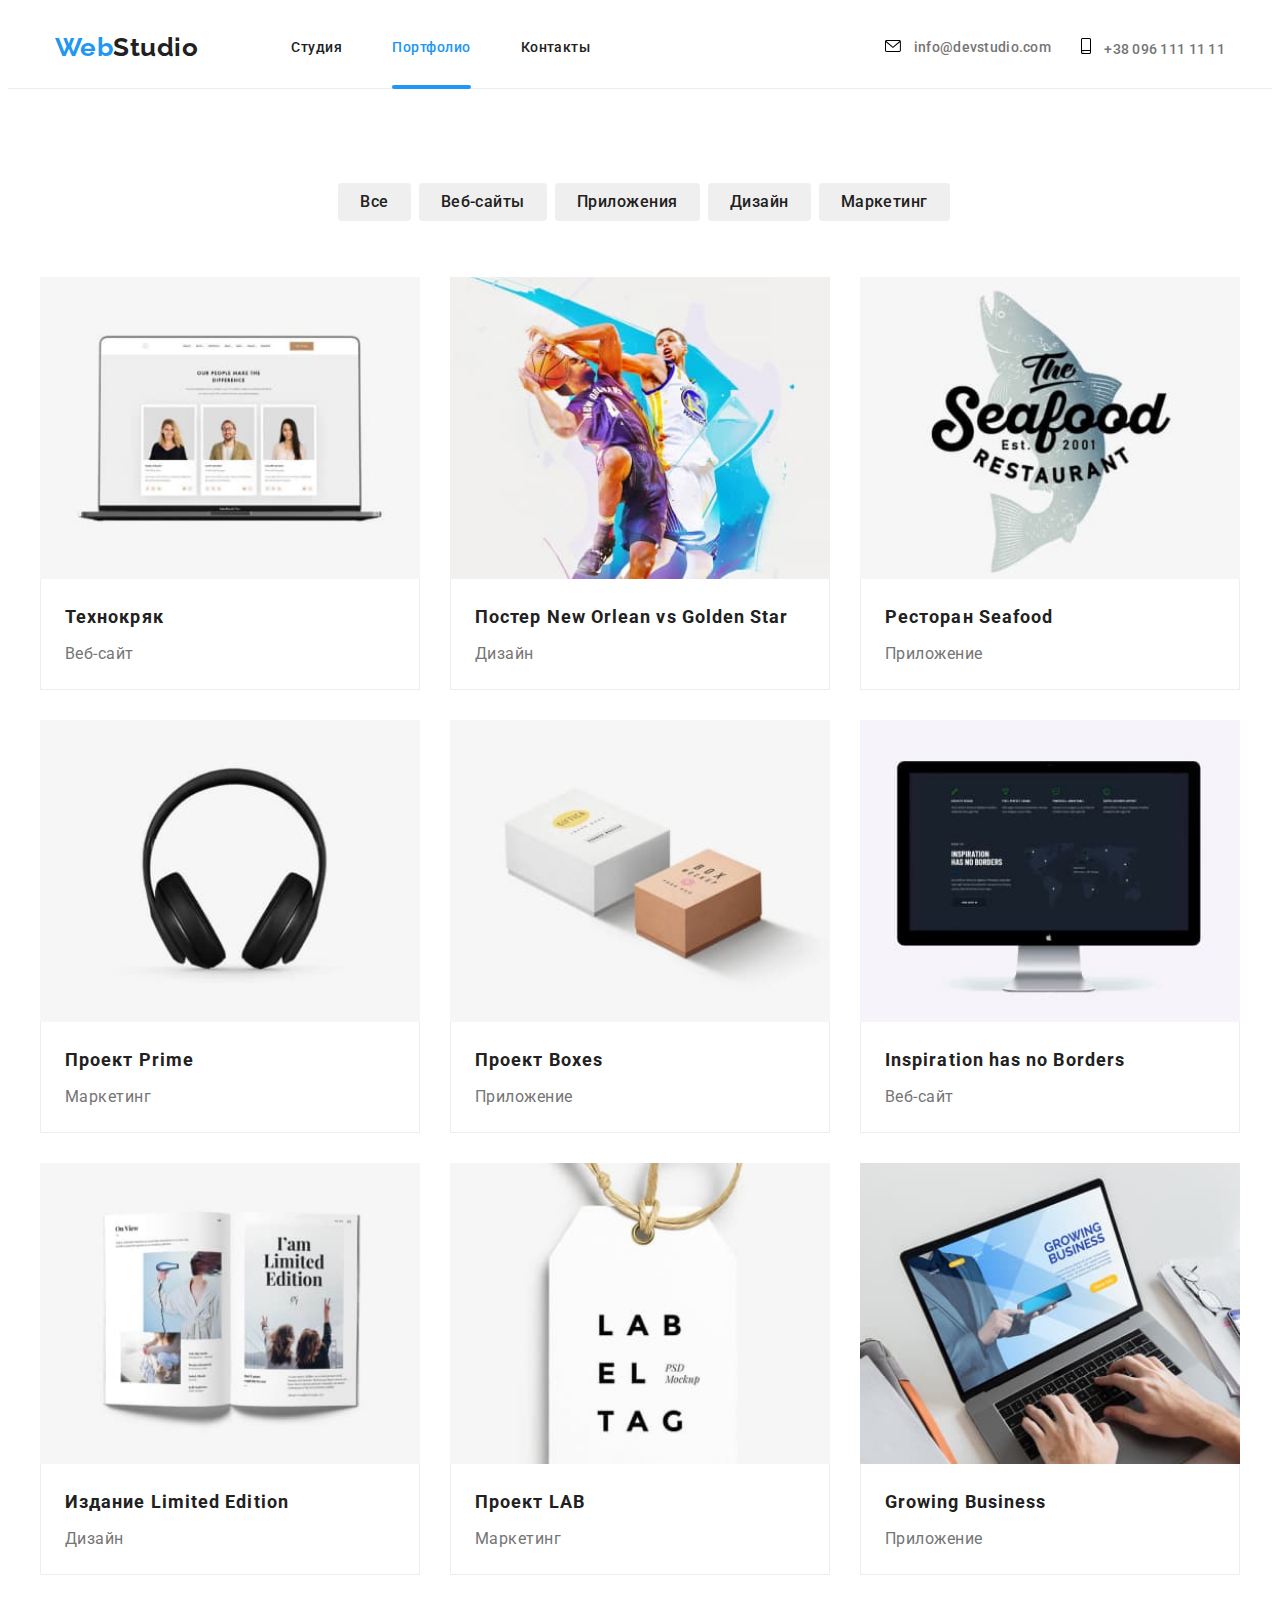
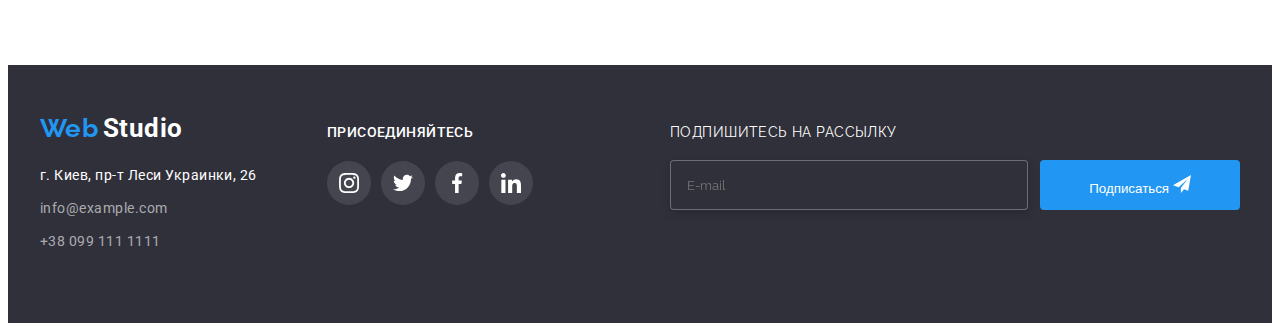
==== commit bcbc57ce: "исправлены padding, z-идекс на мобильном меню" ====
--- a/portfolio.html
+++ b/portfolio.html
@@ -70,10 +70,10 @@
           </button>
         <ul class="mob-menu-list list">
             <li class="mob-menu-item">
-                <a href="" class="mob-menu-link">Студия</a>
+                <a href="./index.html" class="mob-menu-link">Студия</a>
             </li>
             <li class="mob-menu-item">
-                <a href="" class="mob-menu-link">Портфолио</a>
+                <a href="./portfolio.html" class="mob-menu-link">Портфолио</a>
             </li>
             <li class="mob-menu-item">
                 <a href="" class="mob-menu-link">Контакты</a>
@@ -105,6 +105,7 @@
        </div>
       </div>
     </div>  
+    
 </header>
 <!--HEADER END-->
     <!---->
--- a/css/main.min.css
+++ b/css/main.min.css
@@ -1,2 +1,2 @@
-:root{--primary-text-color: #212121;--secondary-text-color: #757575;--accent-color: #2196f3;--primary-bg-color: #e5e5e5;--secondary-bg-color: #2f303a;--grey-bg-color: #f5f4fa;--color-title: #ffffff;--color-btn: #2196f3;--transition-duration: 250ms;--transition-timing-function: cubic-bezier(0.4, 0, 0.2, 1)}p,h1,h2,h3,h4,h5,h6{margin:0;padding:0}ul{margin:0;padding-left:0}img{display:block}body{color:var(--secondary-text-color);font-family:Roboto, sans-serif;font-size:16px;line-height:1.19;letter-spacing:0.03em;font-family:'Roboto', sans-serif}.list{list-style:none;margin:0;padding:0}.link{text-decoration:none}.container{margin:0 auto;padding-left:15px;padding-right:15px}@media screen and (min-width: 480px){.container{max-width:480px}}@media screen and (min-width: 768px){.container{max-width:768px}}@media screen and (min-width: 1200px){.container{max-width:1200px}}.section{padding-top:30px;padding-bottom:30px}@media screen and (min-width: 1200px){.section{padding-top:47px;padding-bottom:47px}}.visually-hidden{position:absolute;width:1px;height:1px;margin:-1px;border:0;padding:0;white-space:nowrap;clip-path:inset(100%);clip:rect(0 0 0 0);overflow:hidden}.header{padding-top:32px;padding-bottom:32px}.header-container{display:flex;align-items:center}.header-nav{display:flex;align-items:center}.header-list{display:none;align-items:center}.header-list .header-list__item:not(:last-child){margin-right:50px}@media screen and (min-width: 768px){.header-list{display:flex;margin-left:88px}}@media screen and (min-width: 1200px){.header-list{display:flex;margin-left:93px}}.contact-list{display:none}@media screen and (min-width: 768px){.contact-list{display:flex;flex-direction:column;margin-left:auto}}@media screen and (min-width: 1200px){.contact-list{flex-direction:row;margin-left:auto;margin-right:15px}}.logo{font-weight:700;font-size:26px;line-height:1.19;color:var(--primary-text-color);text-decoration:none;font-family:'Raleway', sans-serif;margin-left:15px;padding-top:16px;padding-bottom:16px;display:flex}@media screen and (min-width: 1200px){.logo{padding-top:24px;padding-bottom:25px}}.logo-web{color:var(--accent-color)}.header-list,.header-list__link{font-weight:500;font-size:12px;line-height:calc(14 / 12);text-decoration:none;color:var(--primary-text-color);font-family:'Roboto', sans-serif;position:relative;transition:color 250ms cubic-bezier(0.4, 0, 0.2, 1)}@media screen and (min-width: 1200px){.header-list,.header-list__link{font-size:14px;line-height:1.14}}.header-list__link:hover,.header-list__link:focus{color:var(--accent-color)}.header-list__link.current{color:var(--accent-color)}.header-contact{font-weight:500;font-size:14px;line-height:1.14;letter-spacing:0.02em;text-decoration:none;color:var(--secondary-text-color);font-family:'Roboto', sans-serif;transition:color 250ms cubic-bezier(0.4, 0, 0.2, 1)}.header-contact:hover,.header-contact:focus{color:var(--accent-color)}.contact-list__item{display:flex;flex-direction:row;align-items:center}.contact-list__item:not(:last-child){margin-right:30px}.meil-icon{width:16px;height:12px;margin-right:10px;fill:#000;transition:fill 250ms cubic-bezier(0.4, 0, 0.2, 1)}.header-contact:hover .meil-icon,.header-contact:focus .meil-icon{fill:var(--accent-color)}.tel-icon{width:10px;height:16px;margin-right:10px;fill:#000;transition:fill 250ms cubic-bezier(0.4, 0, 0.2, 1)}.header-contact:hover .tel-icon,.header-contact:focus .tel-icon{fill:var(--accent-color)}.current::after{content:'';position:absolute;width:100%;height:4px;border-radius:2px;background-color:var(--accent-color);display:block;bottom:-25px}@media screen and (min-width: 1200px){.current::after{bottom:-34px}}.menu-open-btn,.menu-close-btn{width:40px;height:40px;display:flex;align-items:center;justify-content:center;margin-left:auto;border:none;background-color:transparent;cursor:pointer}@media screen and (min-width: 768px){.menu-open-btn,.menu-close-btn{display:none}}.menu-open-btn:hover,.menu-open-btn:focus,.menu-close-btn:hover,.menu-close-btn:focus{fill:var(--accent-color)}.menu-close-btn{position:absolute;right:16px;top:-37px}.mob-menu{position:absolute;background-color:#ffffff;width:100vw;height:100vh;top:0;padding-top:48px;padding-bottom:48px}.mob-menu .container{position:relative;display:flex;flex-direction:column;height:100%}.mob-menu.is-hidden{opacity:0;visibility:hidden;pointer-events:none}.mob-menu-bottom{margin-top:auto}.mob-menu-item:not(:last-child){margin-bottom:32px}.mob-menu-item .mob-menu-link{font-weight:500;font-size:40px;line-height:calc(47 / 40);letter-spacing:0.02em;color:#212121;text-decoration:none}.mob-contacts-lis{margin-bottom:64px}.mob-contacts-item:not(:last-child){margin-bottom:32px}.mob-contacts-item .mob-contacts-link{font-weight:500;font-size:24px;line-height:calc(28 / 24);letter-spacing:0.02em;color:#757575;text-decoration:none}.mob-contacts-item:first-child .mob-contacts-link{font-size:34px}.mob-social-list{display:flex;padding-top:64px}.mob-social-item:not(:last-child){margin-right:10px;padding-right:10px;border-right:1px solid rgba(33,33,33,0.2)}.mob-social-link{font-weight:500;font-size:18px;line-height:calc(22 / 18);letter-spacing:0.02em;color:#2196F3;text-decoration:none}.hero{display:block;background-image:linear-gradient(to right, rgba(47,48,58,0.4), rgba(47,48,58,0.4)),url("../images/mobile/herox1.jpg");background-repeat:no-repeat;background-position:center;background-size:cover;margin-bottom:30px;padding-top:118px;padding-bottom:118px;text-align:center}@media screen and (min-device-pixel-ratio: 2), (min-resolution: 192dpi), (min-resolution: 2dppx){.hero{background-image:linear-gradient(to right, rgba(47,48,58,0.4), rgba(47,48,58,0.4)),url("../images/mobile/herox2.jpg")}}@media screen and (min-width: 768px){.hero{background-image:linear-gradient(to right, rgba(47,48,58,0.4), rgba(47,48,58,0.4)),url("../images/tablet/herox1.jpg")}}@media screen and (min-width: 768px) and (min-device-pixel-ratio: 2), screen and (min-width: 768px) and (min-resolution: 192dpi), screen and (min-width: 768px) and (min-resolution: 2dppx){.hero{background-image:linear-gradient(to right, rgba(47,48,58,0.4), rgba(47,48,58,0.4)),url("../images/tablet/herox2.jpg")}}@media screen and (min-width: 1200px){.hero{margin-bottom:47px;padding-top:200px;padding-bottom:200px;background-image:linear-gradient(to right, rgba(47,48,58,0.4), rgba(47,48,58,0.4)),url("../images/descktop/herox1.jpg")}}@media screen and (min-width: 1200px) and (min-device-pixel-ratio: 2), screen and (min-width: 1200px) and (min-resolution: 192dpi), screen and (min-width: 1200px) and (min-resolution: 2dppx){.hero{background-image:linear-gradient(to right, rgba(47,48,58,0.4), rgba(47,48,58,0.4)),url("../images/descktop/herox2.jpg")}}.hero-title{display:block;font-weight:900;font-size:26px;line-height:1.62;letter-spacing:0.06em;text-transform:uppercase;color:var(--color-title);margin:0 auto;margin-bottom:30px;text-align:center}@media screen and (min-width: 480px){.hero-title{width:360px}}@media screen and (min-width: 1200px){.hero-title{width:696px;font-size:44px;line-height:1.36}}.hero-btn{background-color:var(--color-btn);color:var(--color-title);font-weight:700;font-size:16px;line-height:1.87;width:200px;height:50px;letter-spacing:0.06em;text-align:center;display:flex;align-items:center;box-shadow:0px 4px 4px rgba(0,0,0,0.15);border-radius:4px;justify-content:center;margin:0 auto}.features{width:100%;padding-bottom:60px;text-align:center}@media screen and (min-width: 1200px){.features{padding-bottom:94px}}.feature__title{font-weight:700;font-size:14px;line-height:1.14;letter-spacing:0.03em;text-transform:uppercase;color:var(--primary-text-color);margin-bottom:10px;text-align:center}@media screen and (min-width: 768px){.feature__title{text-align:left}}.feature__text{font-size:14px;line-height:1.71;letter-spacing:0.03em;color:var(--secondary-text-color)}.feature__list{margin-left:-30px}@media screen and (min-width: 768px){.feature__list{display:flex;flex-wrap:wrap;margin-left:-30px}}.feature__item{margin-bottom:30px;display:block;justify-content:center}@media screen and (min-width: 768px){.feature__item{flex-basis:calc(100% / 2 - 30px);margin-left:30px}}@media screen and (min-width: 1200px){.feature__item{flex-basis:calc(100% / 4 - 30px)}}.feature__iconbg{width:100%;height:120px;background-color:var(--grey-bg-color);margin-bottom:30px;border-radius:4px;display:flex;align-items:center;justify-content:center}.work{display:none}@media screen and (min-width: 1200px){.work{display:block;padding-top:47px}}.work__title{color:var(--primary-text-color);font-weight:700;font-size:36px;line-height:1.16;text-align:center;letter-spacing:0.03em;margin:0 auto;margin-bottom:50px}.work__list{display:flex;margin-left:-30px}.work__item{flex-basis:calc(100% / 3 - 30px);margin-left:30px;position:relative}.work__subtitle{position:absolute;left:0;bottom:0;text-transform:uppercase;font-weight:700;font-size:14px;line-height:1.14;text-align:center;letter-spacing:0.03em;color:#ffffff;display:flex;width:370px;height:70px;background-color:rgba(47,48,58,0.8);align-items:center;justify-content:center}.team{background-color:var(--grey-bg-color);width:100%;text-align:center}@media screen and (min-width: 768px){.team{display:block;padding-top:30px;padding-bottom:0}}@media screen and (min-width: 1200px){.team{display:block;padding-top:47px}}.team__title{font-weight:700;font-size:28px;line-height:1.16;letter-spacing:0.03em;color:var(--primary-text-color);text-align:center;margin-bottom:30px}@media screen and (min-width: 1200px){.team__title{margin-bottom:50px;font-size:36px}}.team-list__title{display:flex;font-weight:500;font-size:16px;line-height:1.19;letter-spacing:0.03em;text-align:center;justify-content:center;color:var(--primary-text-color);margin-top:30px;margin-bottom:10px}.team-list__pro{display:flex;font-size:16px;line-height:1.19;letter-spacing:0.03em;text-align:center;color:var(--secondary-text-color);justify-content:center;padding-bottom:16px}.team-list{margin:0 auto;margin-left:-30px}@media screen and (min-width: 768px){.team-list{display:flex;flex-wrap:wrap;margin-left:-30px}}.team-list__item{width:100%;margin-bottom:30px;box-shadow:0px 1px 3px rgba(0,0,0,0.12),0px 1px 1px rgba(0,0,0,0.14),0px 2px 1px rgba(0,0,0,0.2);border-radius:0px 0px 4px 4px;border-bottom:var(--grey-bg-color);background-color:#ffffff}@media screen and (min-width: 768px){.team-list__item{flex-basis:calc(100% / 2 - 30px);margin-left:30px}}@media screen and (min-width: 1200px){.team-list__item{flex-basis:calc(100% / 4 - 30px)}}.images{display:block;height:auto;width:100%}.social-list__item{width:44px;height:44px;margin-bottom:30px}.social-list__item+.social-list__item{margin-left:10px}.social-list__link{width:100%;height:100%;display:block;border-radius:50%;display:flex;align-items:center;justify-content:center;transition:background-color 250ms cubic-bezier(0.4, 0, 0.2, 1)}.social-list__link:hover,.social-list__link:focus{background-color:var(--color-btn)}.social-list{display:flex;justify-content:center}.social-list__icon{width:20px;height:20px;fill:#afb1b8;transition:fill 250ms cubic-bezier(0.4, 0, 0.2, 1)}.social-list__link:hover .social-list__icon,.social-list__link:focus .social-list__icon{fill:#ffffff}@media screen and (min-width: 768px){.client{display:block;padding-top:30px}}@media screen and (min-width: 1200px){.client{display:block;padding-top:47px}}.client__title{font-weight:700;font-size:28px;line-height:1.16;letter-spacing:0.03em;color:var(--primary-text-color);text-align:center;margin:0 auto;margin-bottom:30px}@media screen and (min-width: 1200px){.client__title{margin-bottom:50px;font-size:36px}}.client__list{display:flex;flex-wrap:wrap;margin-left:-30px;justify-content:center;margin-bottom:-30px}.client__item{height:90px;justify-content:center;margin-bottom:30px;flex-basis:calc(100% / 2 - 30px);margin-left:30px}@media screen and (min-width: 768px){.client__item{flex-basis:calc(100% / 3 - 30px)}}@media screen and (min-width: 1200px){.client__item{flex-basis:calc(100% / 6 - 30px)}}.client__link{display:flex;width:100%;height:92px;border:1px solid #afb1b8;box-sizing:border-box;border-radius:4px;align-items:center;justify-content:center;transition:border 250ms cubic-bezier(0.4, 0, 0.2, 1)}.client__link:hover,.client__link:focus{border:1px solid var(--accent-color)}.client__icon{width:106px;height:60px;fill:#afb1b8;transition:fill 250ms cubic-bezier(0.4, 0, 0.2, 1)}.client__link:hover .client__icon,.client__link:focus .client__icon{fill:var(--color-btn)}.footer{padding-bottom:60px;margin:auto}@media screen and (min-width: 480px){.footer{width:480px}}@media screen and (min-width: 768px){.footer{width:768px}}@media screen and (min-width: 1200px){.footer{width:1200px;display:flex;align-items:baseline;justify-content:space-between}}.footer-section{background-color:#2F303A}@media screen and (min-width: 767px){.footer_social{display:flex;justify-content:space-around}}@media screen and (min-width: 768px) and (max-width: 1199px){.footer_social{padding-top:60px}}@media screen and (min-width: 1200px){.footer_social{align-items:baseline}}.footer-web{align-items:center}@media screen and (max-width: 767px){.footer-web{display:flex;flex-direction:column;padding-left:0;text-align:center;padding-top:60px}}@media screen and (min-width: 1200px){.footer-web{margin-right:70px}}.web{font-weight:700;font-size:26px;line-height:1.16;color:var(--accent-color)}.footer-address{margin-bottom:9px}.footer__item .studio-footer{font-weight:700;font-size:26px;line-height:31px;color:#ffffff}.footer-address__link{font-style:normal;font-weight:normal;font-size:14px;line-height:1.71;color:var(--secondary-title-color)}.footer-address__mailto{font-style:normal;font-weight:normal;font-size:14px;line-height:1.71;color:rgba(255,255,255,0.6)}.footer-address__mailto:hover,.footer-address__mailto:focus{color:var(--accent-color)}.footer-address__tel{font-style:normal;font-weight:normal;font-size:14px;line-height:1.71;color:rgba(255,255,255,0.6)}.footer-address__tel:hover,.footer-address__tel:focus{color:var(--accent-color)}@media screen and (max-width: 767px){.footer-container{display:flex;flex-direction:column;text-align:center}}@media screen and (min-width: 768px) and (max-width: 1199px){.footer-container{text-align:center}}.text{font-size:14px;line-height:1.14;letter-spacing:0.03em;text-transform:uppercase;color:#FFFFFF;margin-top:60px}@media screen and (min-width: 768px) and (max-width: 1199px){.text{margin-top:5px}}.social-footer{display:flex;text-align:center;justify-content:center;padding-left:0}@media screen and (min-width: 768px) and (max-width: 1199px){.social-footer{padding-top:20px}}.social-footer__item{width:44px;height:44px}.social-footer__link{width:100%;height:100%;display:flex;align-items:center;justify-content:center;border-radius:50%;background-color:rgba(255,255,255,0.1);fill:#FFFFFF}.social-footer__item:not(:last-child){margin-right:10px}.social-footer__link:hover,.social-footer__link:focus,.social-footer__link:hover .socials-footer__icon .social-footer__link:focus .socials-footer__icon{fill:#FFFFFF;background-color:#2196F3}@media screen and (max-width: 767px){.form-footer{display:flex;flex-direction:column;justify-content:center}}@media screen and (min-width: 768px) and (max-width: 1199px){.form-footer{display:flex;flex-direction:column;align-items:center}}@media screen and (min-width: 1200px){.form-footer{display:flex}}.mailing-form{font-size:14px;line-height:16px;letter-spacing:0.03em;text-transform:uppercase;color:#FFFFFF;padding-bottom:20px;display:block}@media screen and (max-width: 1199px){.mailing-form{text-align:center;margin-top:60px}}.mailing-text{background-color:#2F303A;border:1px solid rgba(255,255,255,0.3);box-sizing:border-box;filter:drop-shadow(0px 4px 4px rgba(0,0,0,0.15));border-radius:4px;color:#ffffff;padding-left:16px}@media screen and (max-width: 767px){.mailing-text{margin-left:15px;margin-right:15px;height:50px;align-items:center;margin-bottom:20px}}@media screen and (min-width: 768px) and (max-width: 1199px){.mailing-text{width:450px;height:50px;margin-bottom:20px}}@media screen and (min-width: 1200px){.mailing-text{width:358px;height:50px;margin-right:12px}}.label-mailing{font-size:14px;line-height:16px;letter-spacing:0.03em;text-transform:uppercase;color:#FFFFFF}.footer-mailing{display:flex;align-items:center;text-align:center}.footer-text{position:absolute;font-size:14px;line-height:1.14;letter-spacing:0.03em;text-transform:uppercase;color:#d7fd00}.footer-icon{width:18px;height:18px;fill:#FFFFFF;background-color:#2196F3}.socials-icon-footer{fill:#FFFFFF}.footer-button{text-align:center;align-items:center;margin:0 auto;background:#2196F3;color:#ffffff;padding-top:10px;padding-right:32px;padding-bottom:10px;padding-left:32px;border-radius:4px;width:200px;height:50px;border:none}.portfolio-line{border-bottom:1px solid #ececec}.portfolio__img{width:100%;text-align:center}.images{display:block;height:auto;width:100%}.project-btn__list{display:flex;flex-wrap:wrap;justify-content:start;margin-bottom:50px;margin-top:-6px;margin-right:-8px}@media screen and (min-width: 768px){.project-btn__list{justify-content:center;margin-bottom:30px}}@media screen and (min-width: 1200px){.project-btn__list{flex-wrap:nowrap;justify-content:center;margin-bottom:50px}}.project-btn__item{padding-top:6px;padding-bottom:6px}.project-btn__item:not(:last-child){margin-right:8px}.project-btn{font-weight:500;font-size:16px;line-height:1.62;letter-spacing:0.03em;color:var(--primary-text-color);cursor:pointer;border:none;font-family:inherit;border-radius:4px;padding-top:6px;padding-bottom:6px;padding-left:22px;padding-right:22px;transition:background-color 250ms cubic-bezier(0.4, 0, 0.2, 1),box-shadow 250ms cubic-bezier(0.4, 0, 0.2, 1)}.project-btn:hover,.project-btn:focus{color:var(--color-title);background-color:var(--accent-color);box-shadow:0px 3px 1px rgba(0,0,0,0.1),0px 1px 2px rgba(0,0,0,0.08),0px 2px 2px rgba(0,0,0,0.12)}.project-img__list{margin-left:-30px}@media screen and (min-width: 768px){.project-img__list{display:flex;flex-wrap:wrap;margin-left:-30px}}.project-img__item{margin-bottom:30px;display:block;justify-content:center;text-align:center}@media screen and (min-width: 768px){.project-img__item{flex-basis:calc(100% / 2 - 30px);margin-left:30px}}@media screen and (min-width: 1200px){.project-img__item{flex-basis:calc(100% / 3 - 30px)}}.project-img__item:hover,.project-img__item:focus{cursor:pointer;box-shadow:0px 1px 1px rgba(0,0,0,0.12),0px 4px 4px rgba(0,0,0,0.06),1px 4px 6px rgba(0,0,0,0.16)}.project-top-wrapper{position:relative;overflow:hidden;display:block}.project-top-text{font-size:18px;line-height:1.56;color:var(--color-title);background-color:var(--accent-color);position:absolute;top:0;left:0;height:100%;display:flex;align-items:center;justify-content:center;padding-left:24px;padding-right:24px;transform:translateY(100%);transition:transform 250ms cubic-bezier(0.4, 0, 0.2, 1)}.project-img__item:hover .project-top-text{transform:translateY(0)}.project-img__title{font-weight:700;font-size:18px;line-height:2;letter-spacing:0.06em;color:var(--primary-text-color);font-family:'Roboto', sans-serif;margin-bottom:4px}.project-img__text{font-size:16px;line-height:1.87;letter-spacing:0.03em;color:var(--secondary-text-color);font-family:'Roboto', sans-serif}.subtitle{padding-top:20px;padding-bottom:20px;padding-left:24px;padding-right:24px;background:#ffffff;border-bottom:1px solid #eeeeee;border-left:1px solid #eeeeee;border-right:1px solid #eeeeee}.backdrop{position:fixed;width:100vw;height:100vh;top:0;background-color:rgba(0,0,0,0.2);display:flex;align-items:center;justify-content:center;transition:opacity 250ms cubic-bezier(0.4, 0, 0.2, 1),visibility 250ms cubic-bezier(0.4, 0, 0.2, 1)}.backdrop.is-hidden{opacity:0;visibility:hidden;pointer-events:0}.backdrop.is-hidden .modal{transform:scale(1.5) rotate(360deg)}.modal{width:450px;min-height:609px;background-color:#ffffff;box-shadow:0px 1px 3px rgba(0,0,0,0.12),0px 1px 1px rgba(0,0,0,0.14),0px 2px 1px rgba(0,0,0,0.2);border-radius:4px;position:relative;transform:scale(1) rotate(0);transition:transform 250ms cubic-bezier(0.4, 0, 0.2, 1);padding:40px}@media screen and (min-width: 1200px){.modal{width:528px;min-height:581px}}.modal-title{font-family:Roboto;font-style:normal;font-weight:bold;font-size:20px;line-height:1.15;text-align:center;letter-spacing:0.03em;color:#212121;margin-bottom:12px}.modal-input{width:100%;height:40px;border:1px solid rgba(33,33,33,0.2);border-radius:4px;padding-left:40px;padding-right:20px;outline:none}.modal-input:focus{border-color:var(--accent-color);cursor:pointer}.modal-input:focus+.modal-icon{fill:var(--accent-color)}.input-label{font-family:Roboto;font-style:normal;font-weight:normal;font-size:12px;line-height:1.16;letter-spacing:0.01em;color:#757575;display:block}.modal-field{margin-bottom:15px}.input-wrapper{display:block;position:relative}.modal-icon{position:absolute;left:10px;top:50%;transform:translateY(-50%);fill:#212121}.modal-text-input{width:100%;height:120px;border:1px solid rgba(33,33,33,0.2);border-radius:4px;resize:none;outline:none;padding:10px}.modal-text-input:focus{border-color:var(--accent-color);cursor:pointer}.modal-text-input::placeholder{font-size:12px;line-height:1.16;letter-spacing:0.01em;color:rgba(117,117,117,0.5)}.close-btn{position:absolute;top:10px;right:10px;background-color:transparent;border-radius:50%;width:30px;height:30px;border:1px solid rgba(0,0,0,0.1);display:flex;align-items:center;justify-content:center;cursor:pointer}.close-btn:hover .close-btn-icon,.close-btn:focus .close-btn-icon{fill:var(--accent-color)}.close-btn-icon{width:11px;height:11px}.form-btn{width:200px;height:50px;background-color:var(--color-btn);color:var(--color-title);font-weight:500;font-size:16px;line-height:1.875;display:flex;align-items:center;text-align:center;letter-spacing:0.06em;justify-content:center;box-shadow:0px 4px 4px rgba(0,0,0,0.15);border-radius:4px;margin:0 auto;margin-top:30px;border:none}.chek-text{font-size:12px;line-height:calc(14 / 12);letter-spacing:0.03em;color:#757575;display:flex;margin-top:20px;text-align:center}@media screen and (min-width: 1200px){.chek-text{font-size:14px;line-height:1.7}}.chek-text span{width:15px;height:15px;border:2px solid #000;display:flex;border-radius:3px;margin-right:8px;justify-content:center;align-items:center}.chek-text-a{margin-left:5px;color:var(--accent-color)}.modal-checkbox:checked+.chek-text span{background-color:var(--accent-color);border:none}
+:root{--primary-text-color: #212121;--secondary-text-color: #757575;--accent-color: #2196f3;--primary-bg-color: #e5e5e5;--secondary-bg-color: #2f303a;--grey-bg-color: #f5f4fa;--color-title: #ffffff;--color-btn: #2196f3;--transition-duration: 250ms;--transition-timing-function: cubic-bezier(0.4, 0, 0.2, 1)}p,h1,h2,h3,h4,h5,h6{margin:0;padding:0}ul{margin:0;padding-left:0}img{display:block}body{color:var(--secondary-text-color);font-family:Roboto, sans-serif;font-size:16px;line-height:1.19;letter-spacing:0.03em;font-family:'Roboto', sans-serif}.list{list-style:none;margin:0;padding:0}.link{text-decoration:none}.container{margin:0 auto;padding-left:15px;padding-right:15px}@media screen and (min-width: 480px){.container{max-width:480px}}@media screen and (min-width: 768px){.container{max-width:768px}}@media screen and (min-width: 1200px){.container{max-width:1200px}}.section{padding-bottom:60px}@media screen and (min-width: 1200px){.section{padding-bottom:94px}}.visually-hidden{position:absolute;width:1px;height:1px;margin:-1px;border:0;padding:0;white-space:nowrap;clip-path:inset(100%);clip:rect(0 0 0 0);overflow:hidden}.header{padding-top:32px;padding-bottom:32px}.header-container{display:flex;align-items:center}.header-nav{display:flex;align-items:center}.header-list{display:none;align-items:center}.header-list .header-list__item:not(:last-child){margin-right:50px}@media screen and (min-width: 768px){.header-list{display:flex;margin-left:88px}}@media screen and (min-width: 1200px){.header-list{display:flex;margin-left:93px}}.contact-list{display:none}@media screen and (min-width: 768px){.contact-list{display:flex;flex-direction:column;margin-left:auto}}@media screen and (min-width: 1200px){.contact-list{flex-direction:row;margin-left:auto;margin-right:15px}}.logo{font-weight:700;font-size:26px;line-height:1.19;color:var(--primary-text-color);text-decoration:none;font-family:'Raleway', sans-serif;margin-left:15px;padding-top:16px;padding-bottom:16px;display:flex}@media screen and (min-width: 1200px){.logo{padding-top:24px;padding-bottom:25px}}.logo-web{color:var(--accent-color)}.header-list,.header-list__link{font-weight:500;font-size:12px;line-height:calc(14 / 12);text-decoration:none;color:var(--primary-text-color);font-family:'Roboto', sans-serif;position:relative;transition:color 250ms cubic-bezier(0.4, 0, 0.2, 1)}@media screen and (min-width: 1200px){.header-list,.header-list__link{font-size:14px;line-height:1.14}}.header-list__link:hover,.header-list__link:focus{color:var(--accent-color)}.header-list__link.current{color:var(--accent-color)}.header-contact{font-weight:500;font-size:14px;line-height:1.14;letter-spacing:0.02em;text-decoration:none;color:var(--secondary-text-color);font-family:'Roboto', sans-serif;transition:color 250ms cubic-bezier(0.4, 0, 0.2, 1)}.header-contact:hover,.header-contact:focus{color:var(--accent-color)}.contact-list__item{display:flex;flex-direction:row;align-items:center}.contact-list__item:not(:last-child){margin-right:30px}.meil-icon{width:16px;height:12px;margin-right:10px;fill:#000;transition:fill 250ms cubic-bezier(0.4, 0, 0.2, 1)}.header-contact:hover .meil-icon,.header-contact:focus .meil-icon{fill:var(--accent-color)}.tel-icon{width:10px;height:16px;margin-right:10px;fill:#000;transition:fill 250ms cubic-bezier(0.4, 0, 0.2, 1)}.header-contact:hover .tel-icon,.header-contact:focus .tel-icon{fill:var(--accent-color)}.current::after{content:'';position:absolute;width:100%;height:4px;border-radius:2px;background-color:var(--accent-color);display:block;bottom:-25px}@media screen and (min-width: 1200px){.current::after{bottom:-34px}}.menu-open-btn,.menu-close-btn{width:40px;height:40px;display:flex;align-items:center;justify-content:center;margin-left:auto;border:none;background-color:transparent;cursor:pointer}@media screen and (min-width: 768px){.menu-open-btn,.menu-close-btn{display:none}}.menu-open-btn:hover,.menu-open-btn:focus,.menu-close-btn:hover,.menu-close-btn:focus{fill:var(--accent-color)}.menu-close-btn{position:absolute;right:16px;top:-37px}.mob-menu{position:absolute;z-index:999;background-color:#ffffff;width:100vw;height:100vh;top:0;padding-top:48px;padding-bottom:48px}.mob-menu .container{position:relative;display:flex;flex-direction:column;height:100%}.mob-menu.is-hidden{opacity:0;visibility:hidden;pointer-events:none}.mob-menu-bottom{margin-top:auto}.mob-menu-item:not(:last-child){margin-bottom:32px}.mob-menu-item .mob-menu-link{font-weight:500;font-size:40px;line-height:calc(47 / 40);letter-spacing:0.02em;color:#212121;text-decoration:none}.mob-contacts-lis{margin-bottom:64px}.mob-contacts-item:not(:last-child){margin-bottom:32px}.mob-contacts-item .mob-contacts-link{font-weight:500;font-size:24px;line-height:calc(28 / 24);letter-spacing:0.02em;color:#757575;text-decoration:none}.mob-contacts-item:first-child .mob-contacts-link{font-size:34px}.mob-social-list{display:flex;padding-top:64px}.mob-social-item:not(:last-child){margin-right:10px;padding-right:10px;border-right:1px solid rgba(33,33,33,0.2)}.mob-social-link{font-weight:500;font-size:18px;line-height:calc(22 / 18);letter-spacing:0.02em;color:#2196F3;text-decoration:none}.hero{display:block;background-image:linear-gradient(to right, rgba(47,48,58,0.4), rgba(47,48,58,0.4)),url("../images/mobile/herox1.jpg");background-repeat:no-repeat;background-position:center;background-size:cover;margin-bottom:30px;padding-top:118px;padding-bottom:118px;text-align:center}@media screen and (min-device-pixel-ratio: 2), (min-resolution: 192dpi), (min-resolution: 2dppx){.hero{background-image:linear-gradient(to right, rgba(47,48,58,0.4), rgba(47,48,58,0.4)),url("../images/mobile/herox2.jpg")}}@media screen and (min-width: 768px){.hero{background-image:linear-gradient(to right, rgba(47,48,58,0.4), rgba(47,48,58,0.4)),url("../images/tablet/herox1.jpg")}}@media screen and (min-width: 768px) and (min-device-pixel-ratio: 2), screen and (min-width: 768px) and (min-resolution: 192dpi), screen and (min-width: 768px) and (min-resolution: 2dppx){.hero{background-image:linear-gradient(to right, rgba(47,48,58,0.4), rgba(47,48,58,0.4)),url("../images/tablet/herox2.jpg")}}@media screen and (min-width: 1200px){.hero{margin-bottom:47px;padding-top:200px;padding-bottom:200px;background-image:linear-gradient(to right, rgba(47,48,58,0.4), rgba(47,48,58,0.4)),url("../images/descktop/herox1.jpg")}}@media screen and (min-width: 1200px) and (min-device-pixel-ratio: 2), screen and (min-width: 1200px) and (min-resolution: 192dpi), screen and (min-width: 1200px) and (min-resolution: 2dppx){.hero{background-image:linear-gradient(to right, rgba(47,48,58,0.4), rgba(47,48,58,0.4)),url("../images/descktop/herox2.jpg")}}.hero-title{display:block;font-weight:900;font-size:26px;line-height:1.62;letter-spacing:0.06em;text-transform:uppercase;color:var(--color-title);margin:0 auto;margin-bottom:30px;text-align:center}@media screen and (min-width: 480px){.hero-title{width:360px}}@media screen and (min-width: 1200px){.hero-title{width:696px;font-size:44px;line-height:1.36}}.hero-btn{background-color:var(--color-btn);color:var(--color-title);font-weight:700;font-size:16px;line-height:1.87;width:200px;height:50px;letter-spacing:0.06em;text-align:center;display:flex;align-items:center;box-shadow:0px 4px 4px rgba(0,0,0,0.15);border-radius:4px;justify-content:center;margin:0 auto}.features{width:100%;padding-top:60px;padding-bottom:60px}@media screen and (min-width: 1200px){.features{padding-bottom:47px;padding-top:47px}}.feature__title{font-weight:700;font-size:14px;line-height:1.14;letter-spacing:0.03em;text-transform:uppercase;color:var(--primary-text-color);margin-bottom:10px;text-align:center}@media screen and (min-width: 768px){.feature__title{text-align:left}}.feature__text{font-size:14px;line-height:1.71;letter-spacing:0.03em;color:var(--secondary-text-color)}.feature__list{margin-left:-30px}@media screen and (min-width: 768px){.feature__list{display:flex;flex-wrap:wrap;margin-left:-30px}}.feature__item{margin-bottom:30px;display:block;justify-content:center}@media screen and (min-width: 768px){.feature__item{flex-basis:calc(100% / 2 - 30px);margin-left:30px}}@media screen and (min-width: 1200px){.feature__item{flex-basis:calc(100% / 4 - 30px)}}.feature__iconbg{width:100%;height:120px;background-color:var(--grey-bg-color);margin-bottom:30px;border-radius:4px;display:flex;align-items:center;justify-content:center}.work{display:none}@media screen and (min-width: 1200px){.work{display:block;padding-top:47px;padding-bottom:94px}}.work__title{color:var(--primary-text-color);font-weight:700;font-size:36px;line-height:1.16;text-align:center;letter-spacing:0.03em;margin:0 auto;margin-bottom:50px}.work__list{display:flex;margin-left:-30px}.work__item{flex-basis:calc(100% / 3 - 30px);margin-left:30px;position:relative}.work__subtitle{position:absolute;left:0;bottom:0;text-transform:uppercase;font-weight:700;font-size:14px;line-height:1.14;text-align:center;letter-spacing:0.03em;color:#ffffff;display:flex;width:370px;height:70px;background-color:rgba(47,48,58,0.8);align-items:center;justify-content:center}.team{background-color:var(--grey-bg-color);width:100%;text-align:center;padding-top:60px;padding-bottom:60px}@media screen and (min-width: 768px){.team{display:block;padding-top:60px;padding-bottom:60px}}@media screen and (min-width: 1200px){.team{display:block;padding-top:94px;padding-bottom:94px}}.team__title{font-weight:700;font-size:28px;line-height:1.16;letter-spacing:0.03em;color:var(--primary-text-color);text-align:center;margin-bottom:30px}@media screen and (min-width: 1200px){.team__title{margin-bottom:50px;font-size:36px}}.team-list__title{display:flex;font-weight:500;font-size:16px;line-height:1.19;letter-spacing:0.03em;text-align:center;justify-content:center;color:var(--primary-text-color);margin-top:30px;margin-bottom:10px}.team-list__pro{display:flex;font-size:16px;line-height:1.19;letter-spacing:0.03em;text-align:center;color:var(--secondary-text-color);justify-content:center;padding-bottom:16px}.team-list{margin:0 auto;margin-left:-30px}@media screen and (min-width: 768px){.team-list{display:flex;flex-wrap:wrap;margin-left:-30px}}.team-list__item{width:100%;margin-bottom:30px;box-shadow:0px 1px 3px rgba(0,0,0,0.12),0px 1px 1px rgba(0,0,0,0.14),0px 2px 1px rgba(0,0,0,0.2);border-radius:0px 0px 4px 4px;border-bottom:var(--grey-bg-color);background-color:#ffffff}@media screen and (min-width: 768px){.team-list__item{flex-basis:calc(100% / 2 - 30px);margin-left:30px}}@media screen and (min-width: 1200px){.team-list__item{flex-basis:calc(100% / 4 - 30px)}}.images{display:block;height:auto;width:100%;margin:0 auto}.social-list__item{width:44px;height:44px;margin-bottom:30px}.social-list__item+.social-list__item{margin-left:10px}.social-list__link{width:100%;height:100%;display:block;border-radius:50%;display:flex;align-items:center;justify-content:center;transition:background-color 250ms cubic-bezier(0.4, 0, 0.2, 1)}.social-list__link:hover,.social-list__link:focus{background-color:var(--color-btn)}.social-list{display:flex;justify-content:center}.social-list__icon{width:20px;height:20px;fill:#afb1b8;transition:fill 250ms cubic-bezier(0.4, 0, 0.2, 1)}.social-list__link:hover .social-list__icon,.social-list__link:focus .social-list__icon{fill:#ffffff}.client{padding-top:60px;padding-bottom:60px}@media screen and (min-width: 768px){.client{display:block;padding-top:60px;padding-bottom:60px}}@media screen and (min-width: 1200px){.client{display:block;padding-top:47px;padding-bottom:94px}}.client__title{font-weight:700;font-size:28px;line-height:1.16;letter-spacing:0.03em;color:var(--primary-text-color);text-align:center;margin:0 auto;margin-bottom:30px}@media screen and (min-width: 1200px){.client__title{margin-bottom:50px;font-size:36px}}.client__list{display:flex;flex-wrap:wrap;margin-left:-30px;justify-content:center;margin-bottom:-30px}.client__item{height:90px;justify-content:center;margin-bottom:30px;flex-basis:calc(100% / 2 - 30px);margin-left:30px}@media screen and (min-width: 768px){.client__item{flex-basis:calc(100% / 3 - 30px)}}@media screen and (min-width: 1200px){.client__item{flex-basis:calc(100% / 6 - 30px)}}.client__link{display:flex;width:100%;height:92px;border:1px solid #afb1b8;box-sizing:border-box;border-radius:4px;align-items:center;justify-content:center;transition:border 250ms cubic-bezier(0.4, 0, 0.2, 1)}.client__link:hover,.client__link:focus{border:1px solid var(--accent-color)}.client__icon{width:106px;height:60px;fill:#afb1b8;transition:fill 250ms cubic-bezier(0.4, 0, 0.2, 1)}.client__link:hover .client__icon,.client__link:focus .client__icon{fill:var(--color-btn)}.footer{padding-bottom:60px;margin:auto}@media screen and (min-width: 480px){.footer{width:480px}}@media screen and (min-width: 768px){.footer{width:768px}}@media screen and (min-width: 1200px){.footer{width:1200px;display:flex;align-items:baseline;justify-content:space-between}}.footer-section{background-color:#2F303A}@media screen and (min-width: 767px){.footer_social{display:flex;justify-content:space-around}}@media screen and (min-width: 768px) and (max-width: 1199px){.footer_social{padding-top:60px}}@media screen and (min-width: 1200px){.footer_social{align-items:baseline}}.footer-web{align-items:center}@media screen and (max-width: 767px){.footer-web{display:flex;flex-direction:column;text-align:center;padding-top:60px;font-family:'Raleway', sans-serif;font-weight:700;justify-content:center}}@media screen and (min-width: 768px){.footer-web{text-align:center}}@media screen and (min-width: 1200px){.footer-web{margin-right:70px;text-align:left}}.web{font-weight:700;font-size:26px;line-height:1.16;font-family:'Raleway', sans-serif;color:var(--accent-color)}.footer__item{margin-bottom:20px}.footer-address{margin-bottom:9px;font-family:'Roboto', sans-serif;color:#FFFFFF}.footer__item .studio-footer{font-weight:700;font-size:26px;line-height:31px;color:#ffffff}.footer-address__link{font-style:normal;font-weight:normal;font-size:14px;line-height:1.71;color:#FFFFFF;margin-top:20px}.footer-address__mailto{font-style:normal;font-weight:normal;font-size:14px;line-height:1.71;font-family:'Roboto', sans-serif;color:rgba(255,255,255,0.6)}.footer-address__mailto:hover,.footer-address__mailto:focus{color:var(--accent-color)}.footer-address__tel{font-style:normal;font-weight:normal;font-size:14px;font-family:'Roboto', sans-serif;line-height:1.71;color:rgba(255,255,255,0.6)}.footer-address__tel:hover,.footer-address__tel:focus{color:var(--accent-color)}@media screen and (max-width: 767px){.footer-container{display:flex;flex-direction:column;text-align:center}}@media screen and (min-width: 768px) and (max-width: 1199px){.footer-container{text-align:center}}.text{font-size:14px;line-height:1.14;letter-spacing:0.03em;text-transform:uppercase;font-family:'Roboto', sans-serif;font-weight:500;font-style:normal;color:#FFFFFF;margin-top:60px;margin-bottom:20px}@media screen and (min-width: 768px) and (max-width: 1199px){.text{margin-top:5px}}.social-footer{display:flex;text-align:center;justify-content:center;font-family:'Raleway', sans-serif;font-style:normal;padding-left:0}@media screen and (min-width: 768px) and (max-width: 1199px){.social-footer{padding-top:20px}}.social-footer__item{width:44px;height:44px}.social-footer__link{width:100%;height:100%;display:flex;align-items:center;justify-content:center;border-radius:50%;background-color:rgba(255,255,255,0.1);fill:#FFFFFF}.social-footer__item:not(:last-child){margin-right:10px}.social-footer__link:hover,.social-footer__link:focus,.social-footer__link:hover .socials-footer__icon .social-footer__link:focus .socials-footer__icon{fill:#FFFFFF;background-color:#2196F3}@media screen and (max-width: 767px){.form-footer{display:flex;flex-direction:column;justify-content:center}}@media screen and (min-width: 768px) and (max-width: 1199px){.form-footer{display:flex;flex-direction:column;align-items:center}}@media screen and (min-width: 1200px){.form-footer{display:flex}}.mailing-form{font-size:14px;line-height:16px;letter-spacing:0.03em;text-transform:uppercase;font-family:'Raleway', sans-serif;font-style:normal;color:#FFFFFF;padding-bottom:20px;display:block}@media screen and (max-width: 1199px){.mailing-form{text-align:center;margin-top:60px}}.mailing-text{background-color:#2F303A;border:1px solid rgba(255,255,255,0.3);box-sizing:border-box;filter:drop-shadow(0px 4px 4px rgba(0,0,0,0.15));font-family:'Raleway', sans-serif;font-style:normal;border-radius:4px;color:#ffffff;padding-left:16px}@media screen and (max-width: 767px){.mailing-text{margin-left:15px;margin-right:15px;height:50px;align-items:center;margin-bottom:20px}}@media screen and (min-width: 768px) and (max-width: 1199px){.mailing-text{width:450px;height:50px;margin-bottom:20px}}@media screen and (min-width: 1200px){.mailing-text{width:358px;height:50px;margin-right:12px}}.label-mailing{font-size:14px;line-height:16px;letter-spacing:0.03em;font-family:'Raleway', sans-serif;font-style:normal;text-transform:uppercase;color:#FFFFFF}.footer-mailing{display:flex;align-items:center;text-align:center}.footer-text{position:absolute;font-size:14px;line-height:1.14;letter-spacing:0.03em;font-family:'Raleway', sans-serif;font-style:normal;text-transform:uppercase;color:#d7fd00}.footer-icon{width:18px;height:18px;fill:#FFFFFF;background-color:#2196F3}.socials-icon-footer{fill:#FFFFFF}.footer-button{text-align:center;align-items:center;margin:0 auto;background:#2196F3;color:#ffffff;padding-top:10px;padding-right:32px;padding-bottom:10px;padding-left:32px;border-radius:4px;width:200px;height:50px;border:none}.project{padding-top:60px;padding-bottom:60px}@media screen and (min-width: 1200px){.project{padding-top:94px;padding-top:94px}}.portfolio-line{border-bottom:1px solid #ececec}.portfolio__img{width:100%}.images{width:100%}.project-btn__list{display:flex;flex-wrap:wrap;justify-content:start;margin-bottom:50px;margin-top:-6px;margin-right:-8px}@media screen and (min-width: 768px){.project-btn__list{justify-content:center;margin-bottom:30px}}@media screen and (min-width: 1200px){.project-btn__list{flex-wrap:nowrap;justify-content:center;margin-bottom:50px}}.project-btn__item{padding-top:6px;padding-bottom:6px}.project-btn__item:not(:last-child){margin-right:8px}.project-btn{font-weight:500;font-size:16px;line-height:1.62;letter-spacing:0.03em;color:var(--primary-text-color);cursor:pointer;border:none;font-family:inherit;border-radius:4px;padding-top:6px;padding-bottom:6px;padding-left:22px;padding-right:22px;transition:background-color 250ms cubic-bezier(0.4, 0, 0.2, 1),box-shadow 250ms cubic-bezier(0.4, 0, 0.2, 1)}.project-btn:hover,.project-btn:focus{color:var(--color-title);background-color:var(--accent-color);box-shadow:0px 3px 1px rgba(0,0,0,0.1),0px 1px 2px rgba(0,0,0,0.08),0px 2px 2px rgba(0,0,0,0.12)}.project-img__list{margin-left:-30px}@media screen and (min-width: 768px){.project-img__list{display:flex;flex-wrap:wrap;margin-left:-30px}}.project-img__item{margin-bottom:30px;display:block;justify-content:center}@media screen and (min-width: 768px){.project-img__item{flex-basis:calc(100% / 2 - 30px);margin-left:30px}}@media screen and (min-width: 1200px){.project-img__item{flex-basis:calc(100% / 3 - 30px)}}.project-img__item:hover,.project-img__item:focus{cursor:pointer;box-shadow:0px 1px 1px rgba(0,0,0,0.12),0px 4px 4px rgba(0,0,0,0.06),1px 4px 6px rgba(0,0,0,0.16)}.project-top-wrapper{position:relative;overflow:hidden;display:block}.project-top-text{font-size:18px;line-height:1.56;color:var(--color-title);background-color:var(--accent-color);position:absolute;top:0;left:0;height:100%;display:flex;align-items:center;padding:auto;text-align:left;justify-content:center;padding-left:24px;padding-right:24px;transform:translateY(100%);transition:transform 250ms cubic-bezier(0.4, 0, 0.2, 1)}.project-img__item:hover .project-top-text{transform:translateY(0)}.project-img__title{font-weight:700;font-size:18px;line-height:2;letter-spacing:0.06em;color:var(--primary-text-color);font-family:'Roboto', sans-serif;margin-bottom:4px}.project-img__text{font-size:16px;line-height:1.87;letter-spacing:0.03em;color:var(--secondary-text-color);font-family:'Roboto', sans-serif}.subtitle{padding-top:20px;padding-bottom:20px;padding-left:24px;padding-right:24px;background:#ffffff;border-bottom:1px solid #eeeeee;border-left:1px solid #eeeeee;border-right:1px solid #eeeeee}.backdrop{position:fixed;width:100vw;height:100vh;top:0;background-color:rgba(0,0,0,0.2);display:flex;align-items:center;justify-content:center;transition:opacity 250ms cubic-bezier(0.4, 0, 0.2, 1),visibility 250ms cubic-bezier(0.4, 0, 0.2, 1)}.backdrop.is-hidden{opacity:0;visibility:hidden;pointer-events:0}.backdrop.is-hidden .modal{transform:scale(1.5) rotate(360deg)}.modal{width:450px;min-height:609px;background-color:#ffffff;box-shadow:0px 1px 3px rgba(0,0,0,0.12),0px 1px 1px rgba(0,0,0,0.14),0px 2px 1px rgba(0,0,0,0.2);border-radius:4px;position:relative;transform:scale(1) rotate(0);transition:transform 250ms cubic-bezier(0.4, 0, 0.2, 1);padding:40px}@media screen and (min-width: 1200px){.modal{width:528px;min-height:581px}}.modal-title{font-family:Roboto;font-style:normal;font-weight:bold;font-size:20px;line-height:1.15;text-align:center;letter-spacing:0.03em;color:#212121;margin-bottom:12px}.modal-input{width:100%;height:40px;border:1px solid rgba(33,33,33,0.2);border-radius:4px;padding-left:40px;padding-right:20px;outline:none}.modal-input:focus{border-color:var(--accent-color);cursor:pointer}.modal-input:focus+.modal-icon{fill:var(--accent-color)}.input-label{font-family:Roboto;font-style:normal;font-weight:normal;font-size:12px;line-height:1.16;letter-spacing:0.01em;color:#757575;display:block}.modal-field{margin-bottom:15px}.input-wrapper{display:block;position:relative}.modal-icon{position:absolute;left:10px;top:50%;transform:translateY(-50%);fill:#212121}.modal-text-input{width:100%;height:120px;border:1px solid rgba(33,33,33,0.2);border-radius:4px;resize:none;outline:none;padding:10px}.modal-text-input:focus{border-color:var(--accent-color);cursor:pointer}.modal-text-input::placeholder{font-size:12px;line-height:1.16;letter-spacing:0.01em;color:rgba(117,117,117,0.5)}.close-btn{position:absolute;top:10px;right:10px;background-color:transparent;border-radius:50%;width:30px;height:30px;border:1px solid rgba(0,0,0,0.1);display:flex;align-items:center;justify-content:center;cursor:pointer}.close-btn:hover .close-btn-icon,.close-btn:focus .close-btn-icon{fill:var(--accent-color)}.close-btn-icon{width:11px;height:11px}.form-btn{width:200px;height:50px;background-color:var(--color-btn);color:var(--color-title);font-weight:500;font-size:16px;line-height:1.875;display:flex;align-items:center;text-align:center;letter-spacing:0.06em;justify-content:center;box-shadow:0px 4px 4px rgba(0,0,0,0.15);border-radius:4px;margin:0 auto;margin-top:30px;border:none}.chek-text{font-size:12px;line-height:calc(14 / 12);letter-spacing:0.03em;color:#757575;display:flex;margin-top:20px;text-align:center}@media screen and (min-width: 1200px){.chek-text{font-size:14px;line-height:1.7}}.chek-text span{width:15px;height:15px;border:2px solid #000;display:flex;border-radius:3px;margin-right:8px;justify-content:center;align-items:center}.chek-text-a{margin-left:5px;color:var(--accent-color)}.modal-checkbox:checked+.chek-text span{background-color:var(--accent-color);border:none}
 /*# sourceMappingURL=main.min.css.map */